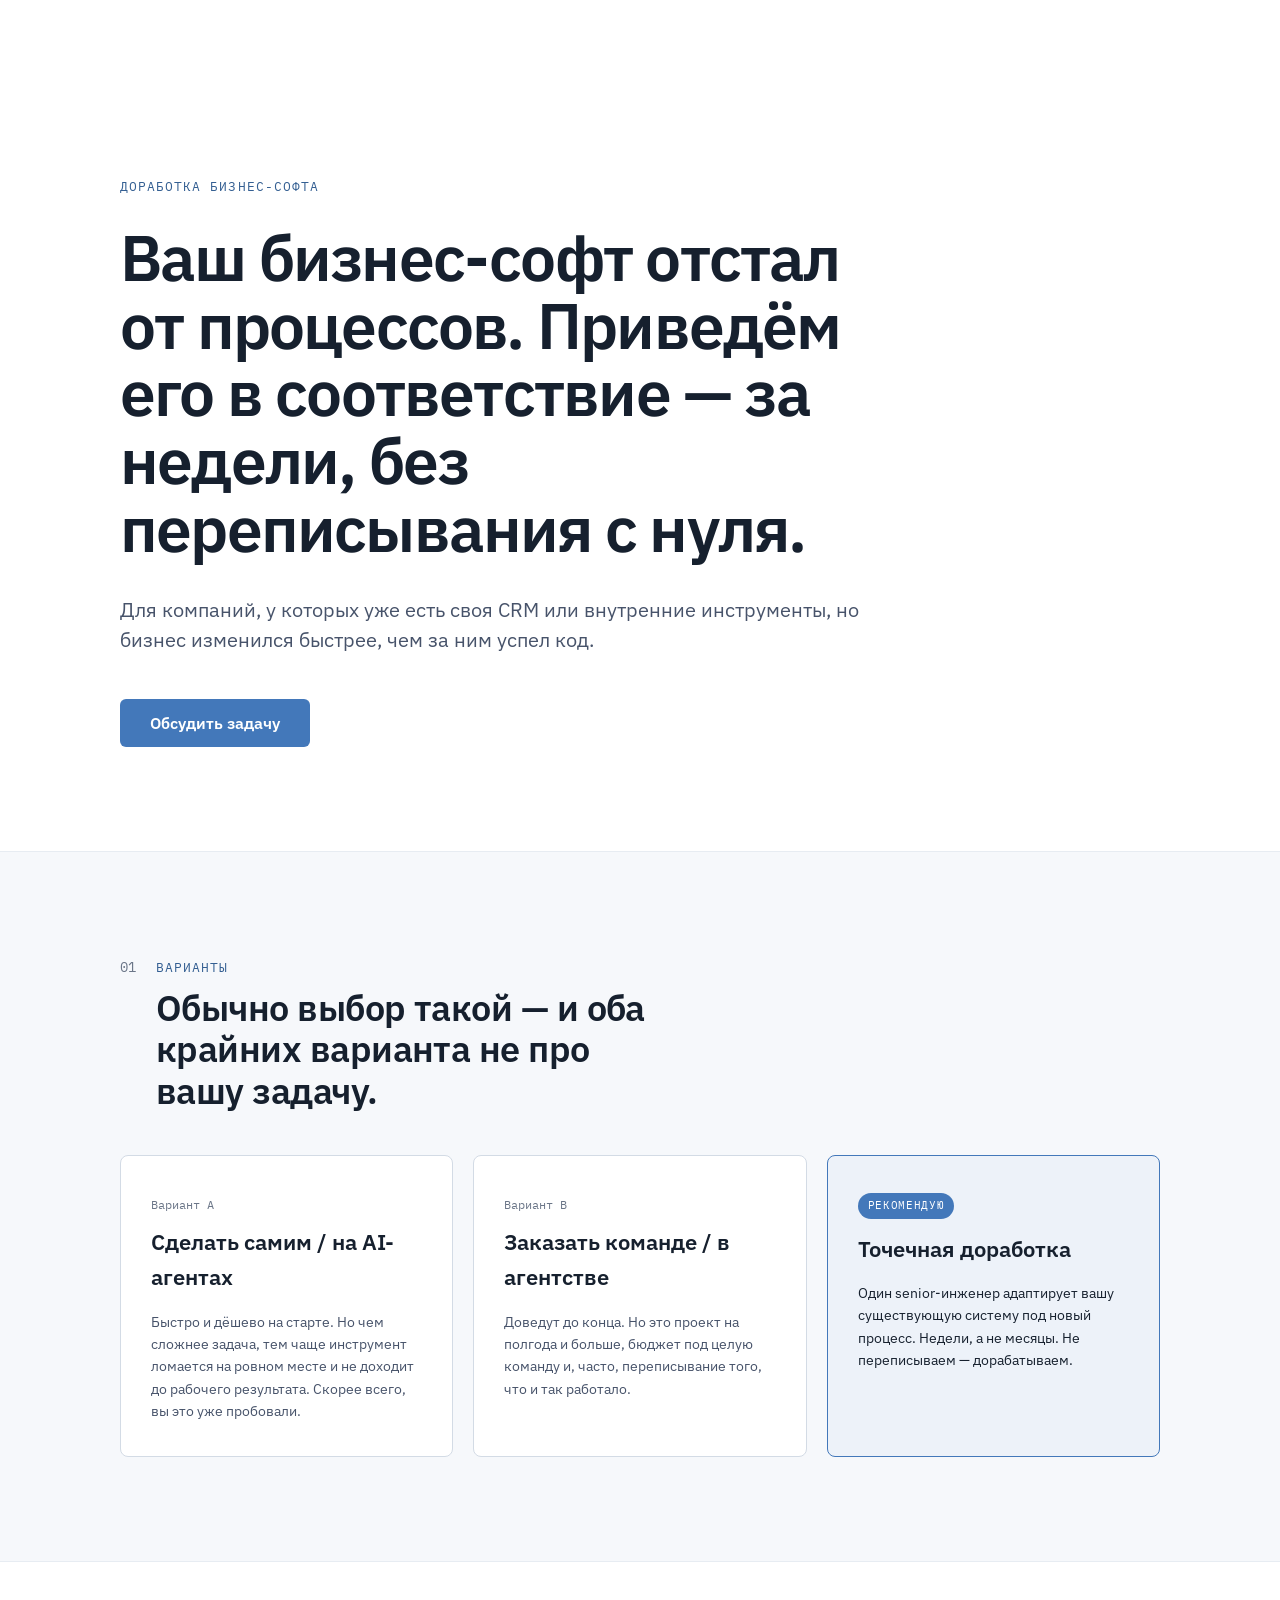
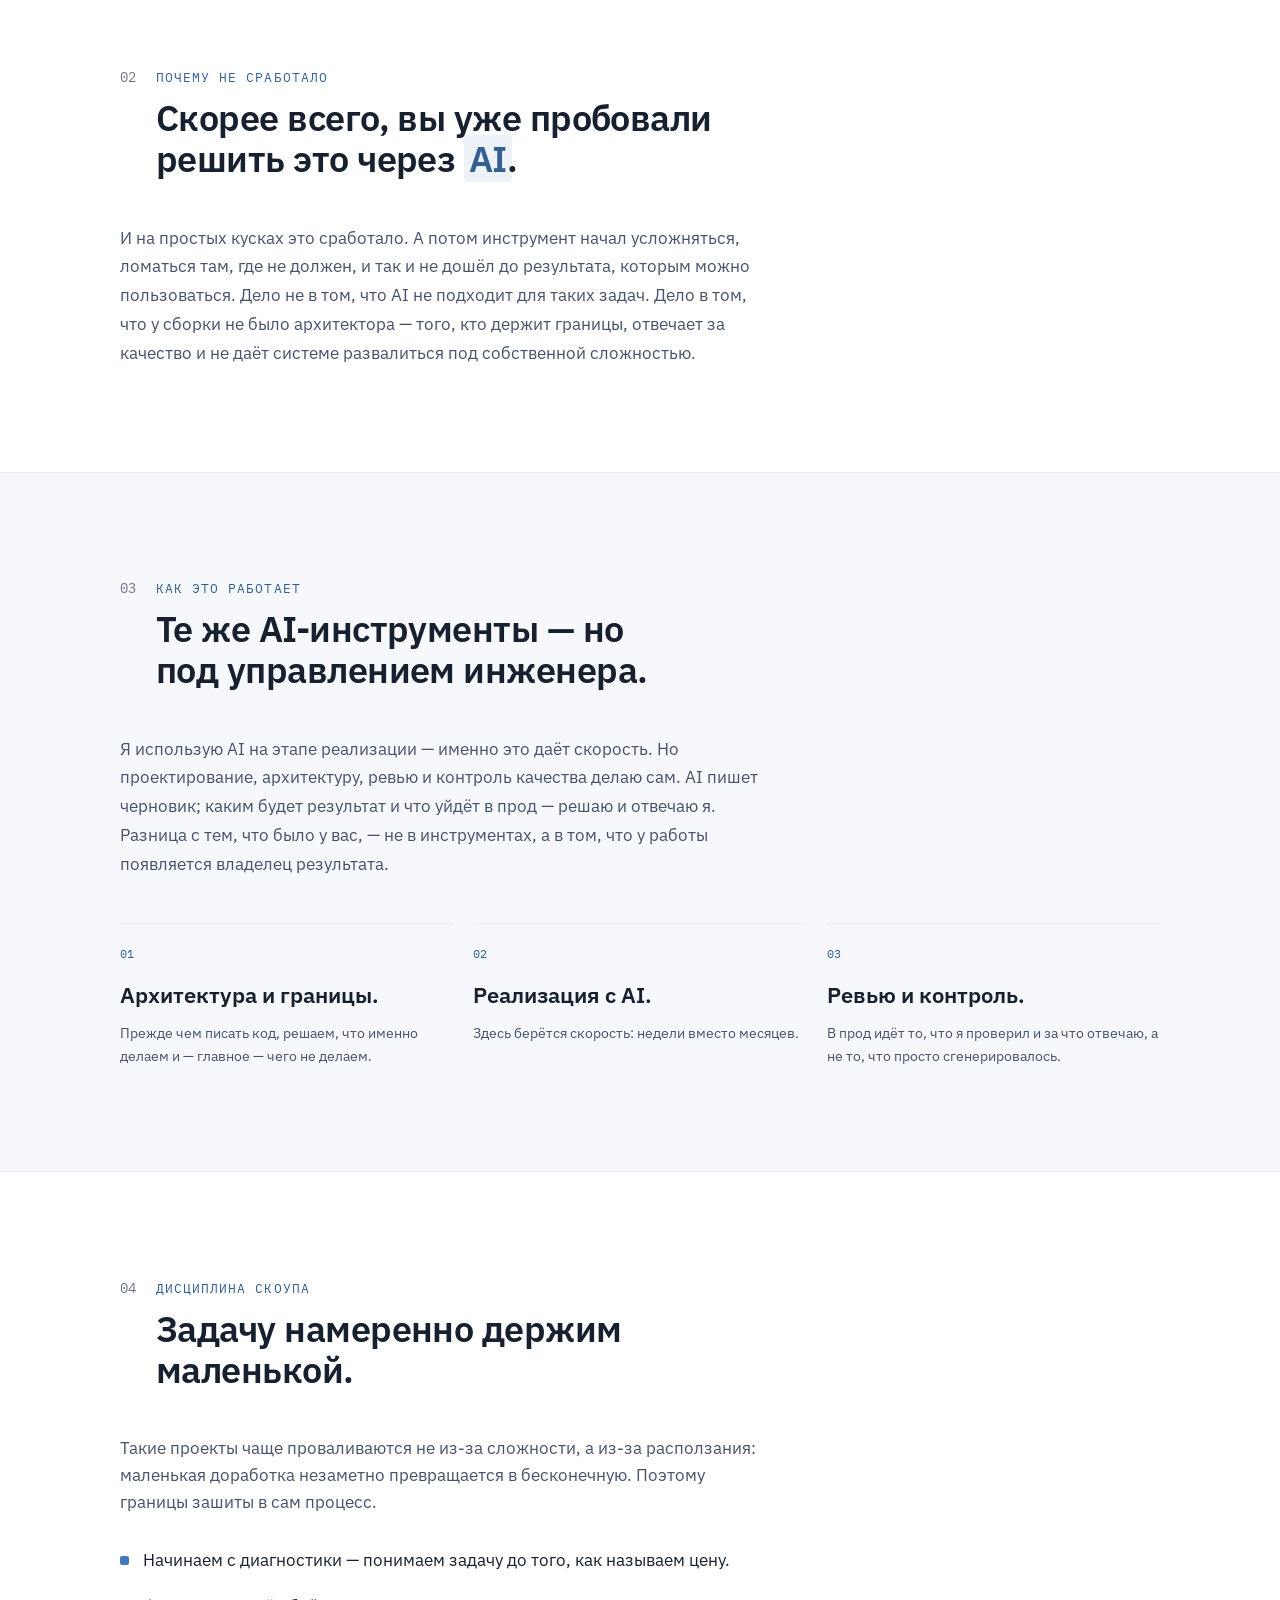
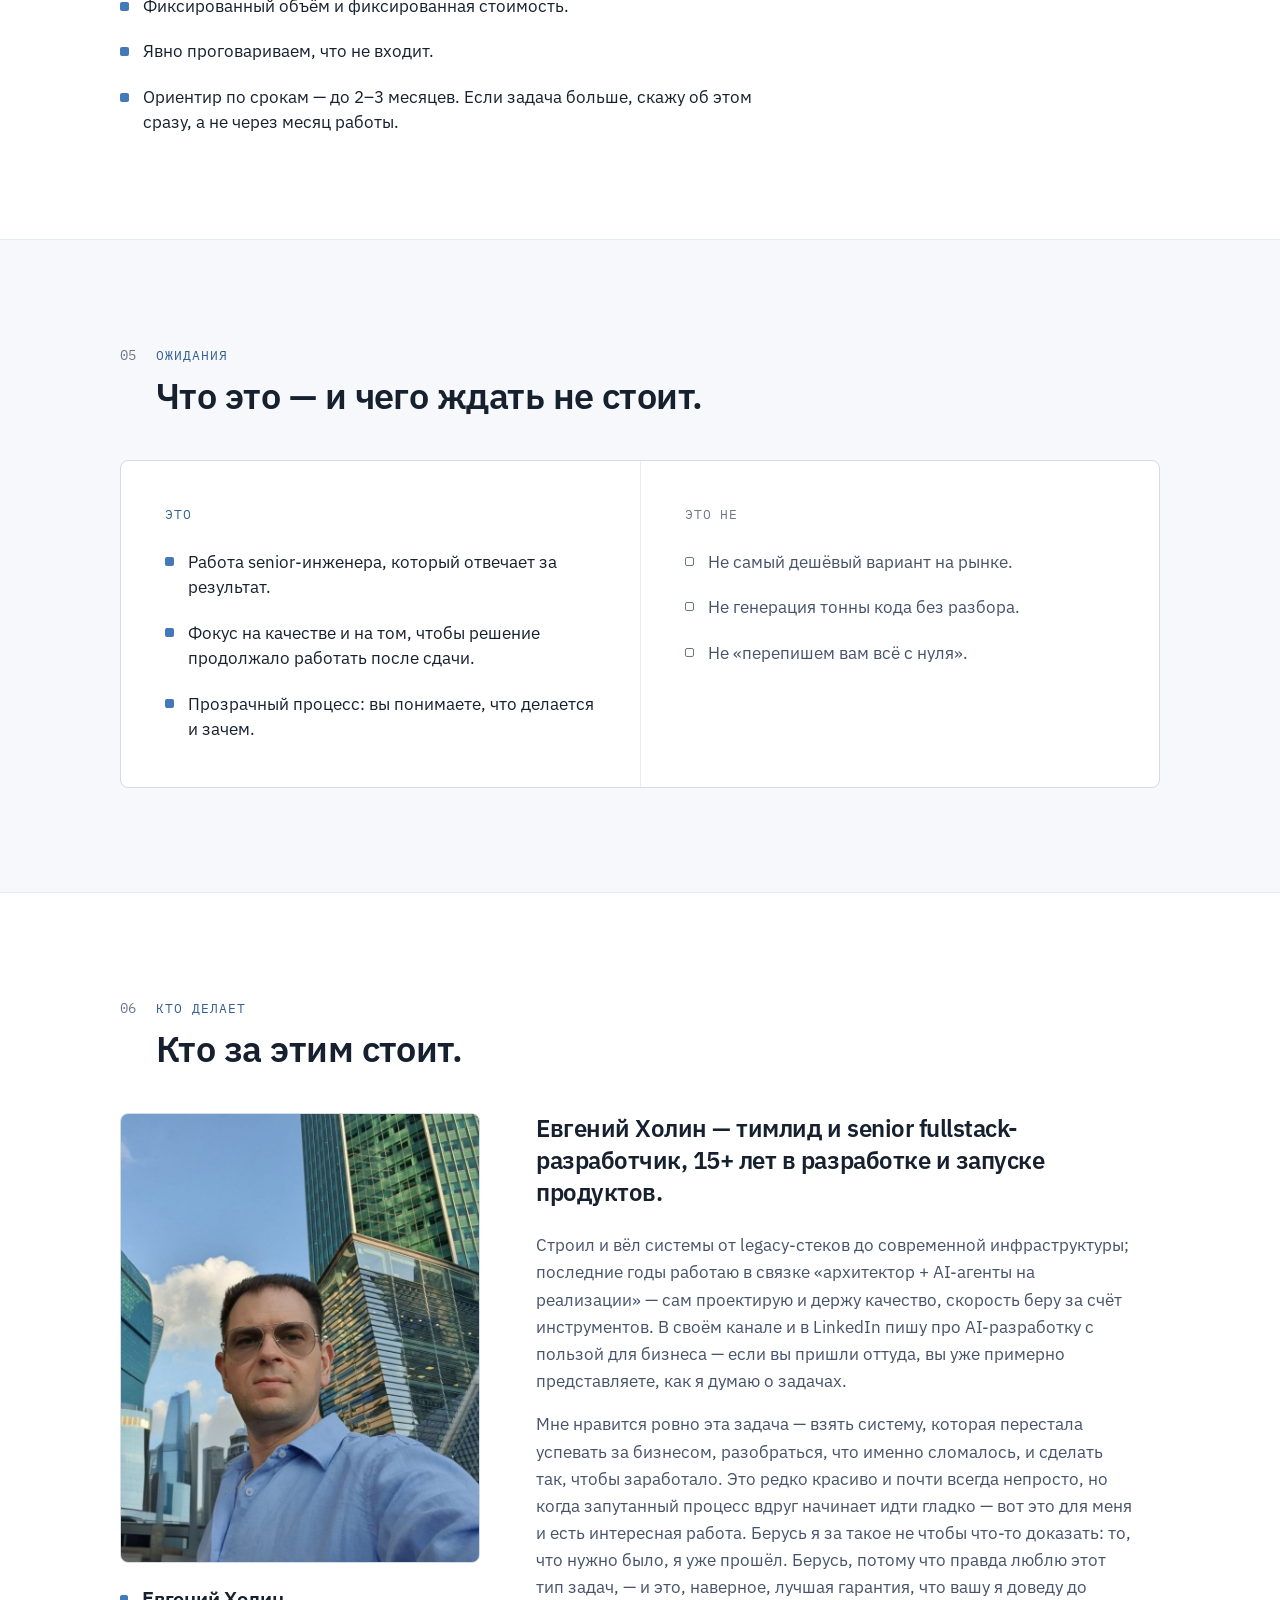
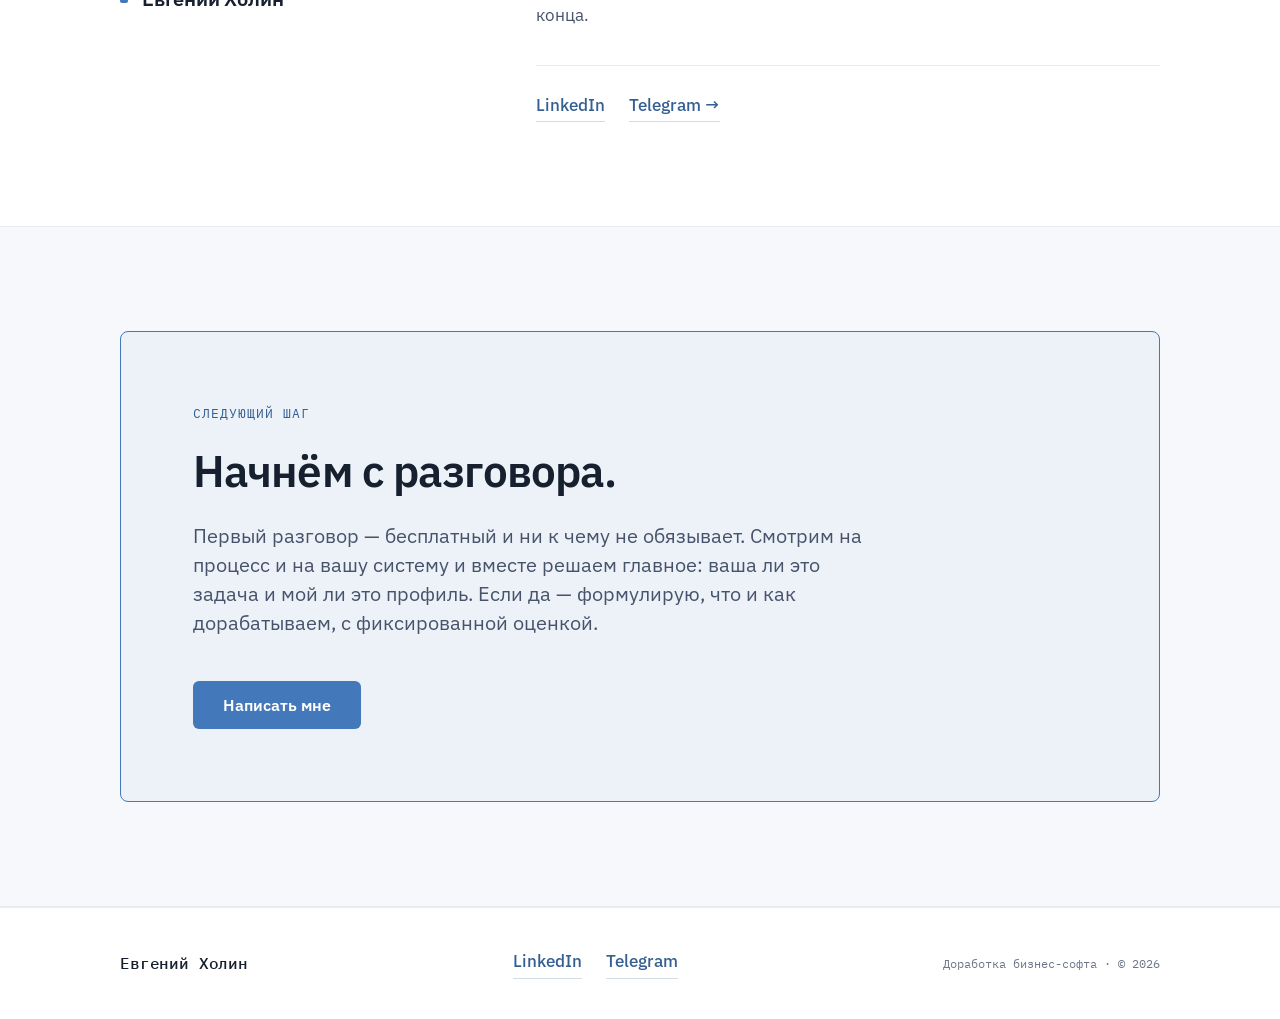
==== public/index.html @ 5bd58875 "Add landing page and GitHub Pages deploy workflow Co-Authored-By: Claude Opus 5.5 <noreply@anthropic" ====
<!DOCTYPE html>
<html lang="ru">
<head>
  <meta charset="utf-8">
  <meta name="viewport" content="width=device-width, initial-scale=1">

  <title>Точечная доработка бизнес-софта — Евгений Холин</title>
  <meta name="description" content="Точечная доработка и адаптация вашей CRM и внутренних инструментов под изменившиеся процессы. Один senior-инженер, недели вместо месяцев, без переписывания с нуля.">

  <!-- Open Graph -->
  <meta property="og:type" content="website">
  <meta property="og:title" content="Точечная доработка бизнес-софта — Евгений Холин">
  <meta property="og:description" content="Ваш бизнес-софт отстал от процессов. Приведём его в соответствие — за недели, без переписывания с нуля.">
  <meta property="og:image" content="https://eholin.github.io/assets/og-image.jpg">
  <meta property="og:url" content="https://eholin.github.io/">

  <link rel="icon" href="assets/favicon.ico">

  <!-- Шрифты -->
  <link rel="preconnect" href="https://fonts.googleapis.com">
  <link rel="preconnect" href="https://fonts.gstatic.com" crossorigin>
  <link href="https://fonts.googleapis.com/css2?family=IBM+Plex+Mono:wght@400;500&family=IBM+Plex+Sans:wght@400;500;600;700&display=swap" rel="stylesheet">

  <link rel="stylesheet" href="css/styles.css">
</head>
<body>

  <!-- ============================================================
       Sticky-хедер (появляется после прокрутки за hero)
       ============================================================ -->
  <header class="site-header" id="site-header">
    <div class="container site-header__inner">
      <a class="wordmark" href="#hero">Евгений Холин</a>
      <a class="btn-primary btn-primary--sm" href="https://t.me/eholin" target="_blank" rel="noopener">Написать</a>
    </div>
  </header>

  <main>

    <!-- ============================================================
         Секция 1 — Hero
         ============================================================ -->
    <section class="hero" id="hero">
      <div class="container">
        <p class="eyebrow hero__eyebrow">Доработка бизнес-софта</p>
        <h1>Ваш бизнес-софт отстал от процессов. Приведём его в соответствие — за недели, без переписывания с нуля.</h1>
        <p class="hero__sub">Для компаний, у которых уже есть своя CRM или внутренние инструменты, но бизнес изменился быстрее, чем за ним успел код.</p>
        <div class="hero__actions">
          <a class="btn-primary" href="#contact" data-scroll>Обсудить задачу</a>
        </div>
      </div>
    </section>

    <!-- ============================================================
         Секция 2 — Три варианта
         ============================================================ -->
    <section class="section section--surface reveal" id="options">
      <div class="container">
        <div class="section-head">
          <span class="section-head__num">01</span>
          <div>
            <span class="eyebrow">Варианты</span>
            <h2>Обычно выбор такой — и оба крайних варианта не про вашу задачу.</h2>
          </div>
        </div>
        <div class="compare-grid">
          <article class="option-card">
            <span class="option-card__label">Вариант A</span>
            <h3>Сделать самим / на AI-агентах</h3>
            <p>Быстро и дёшево на старте. Но чем сложнее задача, тем чаще инструмент ломается на ровном месте и не доходит до рабочего результата. Скорее всего, вы это уже пробовали.</p>
          </article>
          <article class="option-card">
            <span class="option-card__label">Вариант B</span>
            <h3>Заказать команде / в агентстве</h3>
            <p>Доведут до конца. Но это проект на полгода и больше, бюджет под целую команду и, часто, переписывание того, что и так работало.</p>
          </article>
          <article class="option-card option-card--featured">
            <span class="option-card__pill">Рекомендую</span>
            <h3>Точечная доработка</h3>
            <p>Один senior-инженер адаптирует вашу существующую систему под новый процесс. Недели, а не месяцы. Не переписываем — дорабатываем.</p>
          </article>
        </div>
      </div>
    </section>

    <!-- ============================================================
         Секция 3 — «Вы пробовали AI»
         ============================================================ -->
    <section class="section reveal" id="tried-ai">
      <div class="container">
        <div class="section-head">
          <span class="section-head__num">02</span>
          <div>
            <span class="eyebrow">Почему не сработало</span>
            <h2 class="h2-wide">Скорее всего, вы уже пробовали<br class="br-desktop"> решить это через <span class="hl">AI</span><span class="hl-tail">.</span></h2>
          </div>
        </div>
        <p class="prose">И на простых кусках это сработало. А потом инструмент начал усложняться, ломаться там, где не должен, и так и не дошёл до результата, которым можно пользоваться. Дело не в том, что AI не подходит для таких задач. Дело в том, что у сборки не было архитектора — того, кто держит границы, отвечает за качество и не даёт системе развалиться под собственной сложностью.</p>
      </div>
    </section>

    <!-- ============================================================
         Секция 4 — Как это работает
         ============================================================ -->
    <section class="section section--surface reveal" id="how">
      <div class="container">
        <div class="section-head">
          <span class="section-head__num">03</span>
          <div>
            <span class="eyebrow">Как это работает</span>
            <h2>Те же AI-инструменты — но под управлением инженера.</h2>
          </div>
        </div>
        <p class="prose">Я использую AI на этапе реализации — именно это даёт скорость. Но проектирование, архитектуру, ревью и контроль качества делаю сам. AI пишет черновик; каким будет результат и что уйдёт в прод — решаю и отвечаю я. Разница с тем, что было у вас, — не в инструментах, а в том, что у работы появляется владелец результата.</p>
        <div class="steps">
          <div class="step">
            <div class="step__num">01</div>
            <h3>Архитектура и границы.</h3>
            <p>Прежде чем писать код, решаем, что именно делаем и — главное — чего не делаем.</p>
          </div>
          <div class="step">
            <div class="step__num">02</div>
            <h3>Реализация с AI.</h3>
            <p>Здесь берётся скорость: недели вместо месяцев.</p>
          </div>
          <div class="step">
            <div class="step__num">03</div>
            <h3>Ревью и контроль.</h3>
            <p>В прод идёт то, что я проверил и за что отвечаю, а не то, что просто сгенерировалось.</p>
          </div>
        </div>
      </div>
    </section>

    <!-- ============================================================
         Секция 5 — Дисциплина скоупа
         ============================================================ -->
    <section class="section reveal" id="scope">
      <div class="container">
        <div class="section-head">
          <span class="section-head__num">04</span>
          <div>
            <span class="eyebrow">Дисциплина скоупа</span>
            <h2>Задачу намеренно держим маленькой.</h2>
          </div>
        </div>
        <p class="scope-lead">Такие проекты чаще проваливаются не из-за сложности, а из-за расползания: маленькая доработка незаметно превращается в бесконечную. Поэтому границы зашиты в сам процесс.</p>
        <ul class="marker-list">
          <li>Начинаем с диагностики — понимаем задачу до того, как называем цену.</li>
          <li>Фиксированный объём и фиксированная стоимость.</li>
          <li>Явно проговариваем, что не входит.</li>
          <li>Ориентир по срокам — до 2–3 месяцев. Если задача больше, скажу об этом сразу, а не через месяц работы.</li>
        </ul>
      </div>
    </section>

    <!-- ============================================================
         Секция 6 — Что это / чего не ждать
         ============================================================ -->
    <section class="section section--surface reveal" id="what">
      <div class="container">
        <div class="section-head">
          <span class="section-head__num">05</span>
          <div>
            <span class="eyebrow">Ожидания</span>
            <h2 class="h2-wide">Что это — и чего ждать не стоит.</h2>
          </div>
        </div>
        <div class="this-that">
          <div class="this-that__col this-that__col--yes">
            <div class="this-that__title this-that__title--yes">Это</div>
            <ul>
              <li>Работа senior-инженера, который отвечает за результат.</li>
              <li>Фокус на качестве и на том, чтобы решение продолжало работать после сдачи.</li>
              <li>Прозрачный процесс: вы понимаете, что делается и зачем.</li>
            </ul>
          </div>
          <div class="this-that__col this-that__col--no">
            <div class="this-that__title this-that__title--no">Это не</div>
            <ul>
              <li>Не самый дешёвый вариант на рынке.</li>
              <li>Не генерация тонны кода без разбора.</li>
              <li>Не «перепишем вам всё с нуля».</li>
            </ul>
          </div>
        </div>
      </div>
    </section>

    <!-- ============================================================
         Секция 7 — Кто за этим стоит
         ============================================================ -->
    <section class="section reveal" id="author">
      <div class="container">
        <div class="section-head">
          <span class="section-head__num">06</span>
          <div>
            <span class="eyebrow">Кто делает</span>
            <h2>Кто за этим стоит.</h2>
          </div>
        </div>
        <div class="author">
          <div class="author__aside">
            <div class="author__photo">
              <img src="assets/photo_landing.jpg" alt="Евгений Холин" loading="lazy" width="360" height="450">
            </div>
            <div class="author__id">
              <div>
                <div class="author__name">Евгений Холин</div>
              </div>
            </div>
          </div>
          <div class="author__main">
            <p class="author__lead">Евгений Холин — тимлид и senior fullstack-разработчик, 15+ лет в разработке и запуске продуктов.</p>
            <p class="author__body">Строил и вёл системы от legacy-стеков до современной инфраструктуры; последние годы работаю в связке «архитектор + AI-агенты на реализации» — сам проектирую и держу качество, скорость беру за счёт инструментов. В своём канале и в LinkedIn пишу про AI-разработку с пользой для бизнеса — если вы пришли оттуда, вы уже примерно представляете, как я думаю о задачах.</p>
            <p class="author__body">Мне нравится ровно эта задача — взять систему, которая перестала успевать за бизнесом, разобраться, что именно сломалось, и сделать так, чтобы заработало. Это редко красиво и почти всегда непросто, но когда запутанный процесс вдруг начинает идти гладко — вот это для меня и есть интересная работа. Берусь я за такое не чтобы что-то доказать: то, что нужно было, я уже прошёл. Берусь, потому что правда люблю этот тип задач, — и это, наверное, лучшая гарантия, что вашу я доведу до конца.</p>
            <div class="author__links">
              <a class="text-link" href="https://www.linkedin.com/in/eugene-holin-the-best/" target="_blank" rel="noopener">LinkedIn</a>
              <a class="text-link" href="https://t.me/eholin" target="_blank" rel="noopener">Telegram →</a>
            </div>
          </div>
        </div>
      </div>
    </section>

    <!-- ============================================================
         Секция 8 — Кейс
         Скрыта по умолчанию (реальных данных пока нет).
         Чтобы показать: убрать атрибут `hidden` у <section id="case">.
         Второй/третий кейс = копирование <article class="case-card">.
         ============================================================ -->
    <section class="section section--surface reveal" id="case" hidden>
      <div class="container">
        <div class="section-head">
          <span class="section-head__num">07</span>
          <div>
            <span class="eyebrow">Кейс</span>
            <h2>Как это выглядит на практике.</h2>
          </div>
        </div>

        <article class="case-card">
          <div class="case-grid">
            <div class="case-col">
              <div class="case-col__head">
                <span class="case-col__num">01</span>
                <span class="case-col__rule"></span>
              </div>
              <div class="case-col__label">Проблема</div>
              <p>[Что было сломано в процессе — одна фраза.]</p>
            </div>
            <div class="case-col">
              <div class="case-col__head">
                <span class="case-col__num">02</span>
                <span class="case-col__rule"></span>
              </div>
              <div class="case-col__label">Решение</div>
              <p>[Что сделал и — важно — чего НЕ трогал. 1–2 фразы.]</p>
            </div>
            <div class="case-col case-col--result">
              <div class="case-col__head">
                <span class="case-col__num">03</span>
                <span class="case-col__rule"></span>
              </div>
              <div class="case-col__label">Результат</div>
              <p>[Результат в измеримых словах.]</p>
              <div class="case-metrics">
                <div>
                  <div class="case-metric__value">—</div>
                  <div class="case-metric__label">метрика</div>
                </div>
                <div>
                  <div class="case-metric__value">—</div>
                  <div class="case-metric__label">срок</div>
                </div>
              </div>
            </div>
          </div>
          <!-- Опциональная цитата клиента:
          <p class="case-quote">«[Короткая цитата клиента.]»</p>
          -->
        </article>

      </div>
    </section>

    <!-- ============================================================
         Секция 9 — Следующий шаг (якорь #contact)
         ============================================================ -->
    <section class="section section--surface reveal" id="contact">
      <div class="container">
        <div class="cta-panel">
          <span class="eyebrow">Следующий шаг</span>
          <h2>Начнём с разговора.</h2>
          <p class="cta-panel__text">Первый разговор — бесплатный и ни к чему не обязывает. Смотрим на процесс и на вашу систему и вместе решаем главное: ваша ли это задача и мой ли это профиль. Если да — формулирую, что и как дорабатываем, с фиксированной оценкой.</p>
          <div class="cta-panel__actions">
            <a class="btn-primary" href="https://t.me/eholin" target="_blank" rel="noopener">Написать мне</a>
          </div>
        </div>
      </div>
    </section>

  </main>

  <!-- ============================================================
       Footer
       ============================================================ -->
  <footer class="site-footer">
    <div class="container site-footer__inner">
      <span class="wordmark">Евгений Холин</span>
      <div class="site-footer__links">
        <a class="text-link" href="https://www.linkedin.com/in/eugene-holin-the-best/" target="_blank" rel="noopener" aria-label="LinkedIn Евгения Холина">LinkedIn</a>
        <a class="text-link" href="https://t.me/eholin" target="_blank" rel="noopener" aria-label="Telegram Евгения Холина">Telegram</a>
      </div>
      <span class="site-footer__copy">Доработка бизнес-софта · © 2026</span>
    </div>
  </footer>

  <script src="js/main.js"></script>
</body>
</html>
---- public/css/styles.css ----
/* ============================================================
   Лендинг «Точечная доработка бизнес-софта»
   Один акцентный хью (синий), прохладная нейтральная шкала.
   Токены перенесены из design_handoff_landing/tokens.css.
   Весь текст проверен по WCAG AA.
   ============================================================ */

:root {
  /* ---- Акцент (синий) ---- */
  --accent:         #4378BA;   /* кнопки, ключевые акценты, рамка выделения        */
  --accent-hover:   #3A6AA8;   /* наведение на первичную кнопку                    */
  --accent-active:  #315C93;   /* нажатие; крупные цифры-метрики на светлом         */
  --accent-link:    #345F92;   /* ССЫЛКИ И МЕЛКИЙ ТЕКСТ на белом — AA 6.6:1         */
  --accent-tint:    #EDF2F9;   /* фон выделенной карточки и мягких поверхностей     */

  /* ---- Нейтральные (прохладные серые) ---- */
  --bg:             #FFFFFF;   /* основной фон                                     */
  --surface:        #F6F8FB;   /* фон чередующихся секций                          */
  --border:         #D3DBE5;   /* видимые границы карточек и кнопок                 */
  --border-subtle:  #E7ECF2;   /* тонкие разделители внутри блоков                 */
  --text:           #16202E;   /* заголовки и основной текст — AA 15.8:1           */
  --text-secondary: #47536A;   /* вторичный текст, абзацы-описания — AA 7.4:1      */
  --text-muted:     #6B7688;   /* подписи, mono-метки, служебное — AA 4.7:1        */

  /* ---- Семантические (приглушённые) ---- */
  --success:        #2F855A;
  --error:          #C53030;

  /* ---- Типографика ---- */
  --font-sans: 'IBM Plex Sans', system-ui, -apple-system, sans-serif;
  --font-mono: 'IBM Plex Mono', ui-monospace, monospace;

  /* модульная шкала (rem / px @16) */
  --fs-caption: 0.75rem;    /* 12px — mono-подписи                */
  --fs-eyebrow: 0.8125rem;  /* 13px — надзаголовок (mono, +8% ls) */
  --fs-sm:      0.875rem;    /* 14px — мелкий текст                */
  --fs-body:    1.0625rem;  /* 17px — основной текст, lh 1.6      */
  --fs-lead:    1.25rem;     /* 20px — вводный абзац               */
  --fs-h4:      1.375rem;   /* 22px — заголовок карточки          */
  --fs-h3:      1.75rem;     /* 28px — подзаголовок                */
  --fs-h2:      2.25rem;     /* 36px — заголовок секции            */
  --fs-h1:      3.5rem;      /* 56px — h1 (hero — до 4rem/64px)    */
  --fs-display: 4.25rem;    /* 68px — крупный дисплейный           */

  --lh-tight:   1.08;   /* заголовки              */
  --lh-snug:    1.3;    /* вводные абзацы         */
  --lh-normal:  1.6;    /* основной текст         */
  --lh-relaxed: 1.7;

  /* ---- Отступы (база 4px) ---- */
  --space-1:  4px;
  --space-2:  8px;
  --space-3:  12px;
  --space-4:  16px;
  --space-5:  24px;
  --space-6:  32px;
  --space-7:  48px;
  --space-8:  64px;
  --space-9:  96px;
  --space-10: 128px;

  /* ---- Радиусы (скромные) ---- */
  --radius-sm:   3px;
  --radius-md:   6px;    /* кнопки, инпуты          */
  --radius-lg:   8px;    /* карточки, крупные блоки */
  --radius-pill: 999px;  /* только для тегов        */

  /* ---- Тени (сдержанные, применяются редко) ---- */
  --shadow-sm: 0 1px 2px rgba(22,32,46,.05), 0 1px 3px rgba(22,32,46,.06);
  --shadow-md: 0 2px 6px rgba(22,32,46,.05), 0 10px 28px rgba(22,32,46,.06);

  /* ---- Прочее ---- */
  --container: 1120px;
  --pad-x: 40px;
}

/* ============================================================
   Reset / база
   ============================================================ */
* { box-sizing: border-box; }

html {
  scroll-behavior: smooth;
}

body {
  margin: 0;
  background: var(--bg);
  color: var(--text);
  font-family: var(--font-sans);
  font-size: var(--fs-body);
  line-height: var(--lh-normal);
  -webkit-font-smoothing: antialiased;
  text-rendering: optimizeLegibility;
}

img { max-width: 100%; display: block; }

h1, h2, h3, h4, p { margin: 0; }

a { color: inherit; }

/* Видимый focus-ring на всех интерактивных (ТЗ §8) */
:focus-visible {
  outline: 2px solid var(--accent);
  outline-offset: 2px;
  border-radius: var(--radius-sm);
}

/* ============================================================
   Каркас: контейнер, секции, чередование фона
   ============================================================ */
.container {
  max-width: var(--container);
  margin: 0 auto;
  padding: 0 var(--pad-x);
}

.section {
  padding: 104px 0;
}

.section--surface {
  background: var(--surface);
  border-top: 1px solid var(--border-subtle);
  border-bottom: 1px solid var(--border-subtle);
}

/* якорь под sticky-хедером */
[id] { scroll-margin-top: 80px; }

/* ============================================================
   Eyebrow / шапка секции
   ============================================================ */
.eyebrow {
  font-family: var(--font-mono);
  font-size: var(--fs-eyebrow);
  letter-spacing: .08em;
  text-transform: uppercase;
  color: var(--accent-link);
}

.section-head {
  display: flex;
  align-items: baseline;
  gap: 20px;
  margin-bottom: 44px;
}

.section-head__num {
  font-family: var(--font-mono);
  font-size: 14px;
  color: var(--text-muted);
  flex: none;
}

.section-head .eyebrow {
  display: block;
  margin-bottom: 8px;
}

.section-head h2 {
  font-size: var(--fs-h2);
  font-weight: 600;
  letter-spacing: -.015em;
  line-height: 1.15;
  max-width: 24ch;
}

.section-lead {
  font-size: var(--fs-lead);
  color: var(--text-secondary);
  line-height: 1.5;
  max-width: 62ch;
}

/* заголовок без ограничения ширины (когда нужен более широкий перенос) */
.section-head h2.h2-wide { max-width: none; }

/* подсветка слова в заголовке (например «AI») */
.hl {
  background: var(--accent-tint);
  color: var(--accent-link);
  padding: 0 .14em;
  border-radius: var(--radius-sm);
  box-decoration-break: clone;
  -webkit-box-decoration-break: clone;
}
/* знак препинания вплотную к подсветке (компенсируем правый padding .hl) */
.hl-tail { margin-left: -.14em; }

/* перенос строки только на десктопе */
@media (max-width: 900px) {
  .br-desktop { display: none; }
}

/* ============================================================
   Кнопки и ссылки
   ============================================================ */
.btn-primary {
  display: inline-flex;
  align-items: center;
  justify-content: center;
  min-height: 44px;
  background: var(--accent);
  color: #fff;
  border: none;
  padding: 16px 30px;
  border-radius: var(--radius-md);
  font-family: var(--font-sans);
  font-size: 16px;
  font-weight: 600;
  line-height: 1;
  text-decoration: none;
  cursor: pointer;
  transition: background-color .15s ease;
}
.btn-primary:hover { background: var(--accent-hover); }
.btn-primary:active { background: var(--accent-active); }

.btn-primary--sm {
  min-height: 0;
  padding: 11px 20px;
  font-size: 14px;
}

.text-link {
  color: var(--accent-link);
  font-weight: 500;
  text-decoration: none;
  border-bottom: 1px solid var(--border);
  padding-bottom: 2px;
  transition: border-color .15s ease, color .15s ease;
}
.text-link:hover {
  color: var(--accent-active);
  border-color: var(--accent);
}

/* ============================================================
   Sticky-хедер
   ============================================================ */
.site-header {
  position: sticky;
  top: 0;
  z-index: 20;
  background: rgba(255, 255, 255, .86);
  backdrop-filter: blur(8px);
  -webkit-backdrop-filter: blur(8px);
  border-bottom: 1px solid transparent;
  transform: translateY(-100%);
  opacity: 0;
  transition: transform .25s ease, opacity .25s ease, border-color .25s ease;
}
/* показываем после прокрутки за hero */
.site-header.is-visible {
  transform: translateY(0);
  opacity: 1;
  border-bottom-color: var(--border-subtle);
}
.site-header__inner {
  display: flex;
  align-items: center;
  justify-content: space-between;
  gap: 24px;
  padding-top: 14px;
  padding-bottom: 14px;
}
.wordmark {
  font-family: var(--font-mono);
  font-size: 16px;
  font-weight: 500;
  letter-spacing: -.01em;
  color: var(--text);
  text-decoration: none;
}

/* ============================================================
   Hero
   ============================================================ */
.hero {
  padding: 112px 0 104px;
}
.hero__eyebrow { margin-bottom: 26px; }
.hero h1 {
  font-size: clamp(2rem, 5.5vw, 4rem);
  font-weight: 600;
  letter-spacing: -.028em;
  line-height: 1.06;
  max-width: 20ch;
}
.hero__sub {
  font-size: var(--fs-lead);
  color: var(--text-secondary);
  line-height: 1.5;
  margin-top: 32px;
  max-width: 62ch;
}
.hero__actions {
  display: flex;
  gap: 16px;
  margin-top: 44px;
  flex-wrap: wrap;
}

/* ============================================================
   Секция 2 — Три варианта (сравнение)
   ============================================================ */
.compare-grid {
  display: grid;
  grid-template-columns: repeat(3, 1fr);
  gap: 20px;
  align-items: stretch;
}
.option-card {
  background: var(--bg);
  border: 1px solid var(--border);
  border-radius: var(--radius-lg);
  padding: 34px 30px;
}
.option-card--featured {
  background: var(--accent-tint);
  border: 1.5px solid var(--accent);
}
.option-card__label {
  display: inline-block;
  font-family: var(--font-mono);
  font-size: 12px;
  color: var(--text-muted);
  margin-bottom: 10px;
}
.option-card__pill {
  display: inline-block;
  font-family: var(--font-mono);
  font-size: 11px;
  letter-spacing: .06em;
  text-transform: uppercase;
  color: #fff;
  background: var(--accent);
  padding: 4px 10px;
  border-radius: var(--radius-pill);
  margin-bottom: 12px;
}
.option-card h3 {
  font-size: var(--fs-h4);
  font-weight: 600;
  margin-bottom: 16px;
}
.option-card p {
  font-size: var(--fs-sm);
  color: var(--text-secondary);
  line-height: 1.6;
}
.option-card--featured p { color: var(--text); }

/* ============================================================
   Секция 3 — «Вы пробовали AI» (узкая колонка)
   ============================================================ */
.prose {
  font-size: var(--fs-body);
  color: var(--text-secondary);
  line-height: var(--lh-relaxed);
  max-width: 64ch;
}

/* ============================================================
   Секция 4 — Как это работает (три пункта)
   ============================================================ */
.steps {
  display: grid;
  grid-template-columns: repeat(3, 1fr);
  gap: 20px;
  margin-top: 44px;
}
.step {
  border-top: 1px solid var(--border-subtle);
  padding-top: 20px;
}
.step__num {
  font-family: var(--font-mono);
  font-size: 12px;
  color: var(--accent-link);
  margin-bottom: 14px;
}
.step h3 {
  font-size: var(--fs-h4);
  font-weight: 600;
  margin-bottom: 10px;
}
.step p {
  font-size: var(--fs-sm);
  color: var(--text-secondary);
  line-height: 1.6;
}

/* ============================================================
   Секция 5 — Дисциплина скоупа (список из 4)
   ============================================================ */
.scope-lead {
  font-size: var(--fs-body);
  color: var(--text-secondary);
  line-height: var(--lh-normal);
  max-width: 64ch;
  margin-bottom: 32px;
}
.marker-list {
  list-style: none;
  padding: 0;
  margin: 0;
  display: flex;
  flex-direction: column;
  gap: 20px;
  max-width: 66ch;
}
.marker-list li {
  display: flex;
  gap: 14px;
  align-items: flex-start;
  font-size: var(--fs-body);
  color: var(--text);
  line-height: 1.5;
}
.marker-list li::before {
  content: "";
  width: 9px;
  height: 9px;
  background: var(--accent);
  border-radius: 2px;
  margin-top: 8px;
  flex: none;
}

/* ============================================================
   Секция 6 — Что это / чего не ждать (две колонки)
   ============================================================ */
.this-that {
  display: grid;
  grid-template-columns: 1fr 1fr;
  background: var(--bg);
  border: 1px solid var(--border);
  border-radius: var(--radius-lg);
  overflow: hidden;
}
.this-that__col {
  padding: 44px;
}
.this-that__col + .this-that__col {
  border-left: 1px solid var(--border-subtle);
}
.this-that__title {
  font-family: var(--font-mono);
  font-size: 13px;
  letter-spacing: .06em;
  text-transform: uppercase;
  margin-bottom: 24px;
}
.this-that__title--yes { color: var(--accent-link); }
.this-that__title--no  { color: var(--text-muted); }
.this-that ul {
  list-style: none;
  padding: 0;
  margin: 0;
  display: flex;
  flex-direction: column;
  gap: 20px;
}
.this-that li {
  display: flex;
  gap: 14px;
  align-items: flex-start;
  font-size: var(--fs-body);
  line-height: 1.5;
}
.this-that li::before {
  content: "";
  width: 9px;
  height: 9px;
  border-radius: 2px;
  margin-top: 7px;
  flex: none;
  box-sizing: border-box;
}
.this-that__col--yes li { color: var(--text); }
.this-that__col--yes li::before { background: var(--accent); }
.this-that__col--no li { color: var(--text-secondary); }
.this-that__col--no li::before { border: 1.5px solid var(--text-muted); }

/* ============================================================
   Секция 7 — Кто за этим стоит (автор)
   ============================================================ */
.author {
  display: grid;
  grid-template-columns: 360px 1fr;
  gap: 56px;
  align-items: start;
}
.author__photo {
  width: 100%;
  aspect-ratio: 4 / 5;
  border-radius: var(--radius-lg);
  overflow: hidden;
  border: 1px solid var(--border);
  background: var(--surface);
}
.author__photo img {
  width: 100%;
  height: 100%;
  object-fit: cover;
  object-position: center 30%;
}
.author__id {
  display: flex;
  align-items: center;
  gap: 14px;
  margin-top: 20px;
}
.author__id::before {
  content: "";
  width: 8px;
  height: 8px;
  background: var(--accent);
  border-radius: 2px;
  flex: none;
}
.author__name {
  font-size: var(--fs-lead);
  font-weight: 600;
  letter-spacing: -.01em;
}
.author__role {
  font-size: var(--fs-sm);
  color: var(--text-secondary);
  margin-top: 2px;
}
.author__lead {
  font-size: 1.5rem;
  color: var(--text);
  line-height: 1.32;
  font-weight: 600;
  letter-spacing: -.02em;
}
.author__body {
  font-size: 1.0625rem;
  color: var(--text-secondary);
  line-height: 1.6;
  margin-top: 24px;
  max-width: 60ch;
}
.author__body + .author__body { margin-top: 16px; }
.author__links {
  display: flex;
  gap: 24px;
  margin-top: 36px;
  padding-top: 26px;
  border-top: 1px solid var(--border-subtle);
  flex-wrap: wrap;
}

/* ============================================================
   Секция 8 — Кейс (скрыт по умолчанию)
   ============================================================ */
.case-card {
  background: var(--bg);
  border: 1px solid var(--border);
  border-radius: var(--radius-lg);
  padding: 48px;
}
.case-card + .case-card { margin-top: 20px; }
.case-grid {
  display: grid;
  grid-template-columns: 1fr 1fr 1fr;
}
.case-col { padding: 0 40px; }
.case-col:first-child { padding-left: 0; }
.case-col:last-child { padding-right: 0; }
.case-col + .case-col { border-left: 1px solid var(--border-subtle); }
.case-col__head {
  display: flex;
  align-items: center;
  gap: 10px;
  margin-bottom: 16px;
}
.case-col__num {
  font-family: var(--font-mono);
  font-size: 12px;
  color: var(--text-muted);
}
.case-col__rule {
  height: 1px;
  flex: 1;
  background: var(--border-subtle);
}
.case-col__label {
  font-family: var(--font-mono);
  font-size: 13px;
  letter-spacing: .06em;
  text-transform: uppercase;
  color: var(--text-muted);
  margin-bottom: 12px;
}
.case-col p {
  font-size: 1.0625rem;
  color: var(--text-secondary);
  line-height: 1.6;
}
/* акцент на колонке «Результат» */
.case-col--result .case-col__num { color: var(--accent-link); }
.case-col--result .case-col__rule { background: var(--accent); opacity: .4; }
.case-col--result .case-col__label { color: var(--accent-link); }
.case-col--result p { color: var(--text); }
.case-metrics {
  display: flex;
  gap: 28px;
  margin-top: 20px;
}
.case-metric__value {
  font-size: 1.875rem;
  font-weight: 600;
  color: var(--accent-active);
  letter-spacing: -.02em;
}
.case-metric__label {
  font-family: var(--font-mono);
  font-size: 12px;
  color: var(--text-muted);
  margin-top: 2px;
}
.case-quote {
  margin: 24px 0 0;
  font-size: 1.0625rem;
  color: var(--text-secondary);
  font-style: italic;
}

/* ============================================================
   Секция 9 — CTA (следующий шаг)
   ============================================================ */
.cta-panel {
  background: var(--accent-tint);
  border: 1.5px solid var(--accent);
  border-radius: var(--radius-lg);
  padding: 72px;
}
.cta-panel .eyebrow { display: block; margin-bottom: 22px; }
.cta-panel h2 {
  font-size: clamp(2rem, 4vw, 2.75rem);
  font-weight: 600;
  letter-spacing: -.02em;
  line-height: 1.1;
  max-width: 20ch;
}
.cta-panel__text {
  font-size: var(--fs-lead);
  color: var(--text-secondary);
  line-height: 1.45;
  margin-top: 26px;
  max-width: 56ch;
}
.cta-panel__actions {
  margin-top: 44px;
}

/* ============================================================
   Footer
   ============================================================ */
.site-footer {
  border-top: 1px solid var(--border-subtle);
}
.site-footer__inner {
  display: flex;
  align-items: center;
  justify-content: space-between;
  gap: 16px;
  flex-wrap: wrap;
  padding-top: 40px;
  padding-bottom: 40px;
}
.site-footer__links {
  display: flex;
  gap: 24px;
  align-items: center;
}
.site-footer__copy {
  font-family: var(--font-mono);
  font-size: 12px;
  color: var(--text-muted);
}

/* ============================================================
   Scroll-reveal
   ============================================================ */
.reveal {
  opacity: 0;
  transform: translateY(14px);
  transition: opacity .4s ease, transform .4s ease;
  will-change: opacity, transform;
}
.reveal.is-visible {
  opacity: 1;
  transform: none;
}

/* ============================================================
   Адаптив
   ============================================================ */
@media (max-width: 900px) {
  :root { --pad-x: 24px; }

  .section { padding: 56px 0; }
  .hero { padding: 72px 0 56px; }

  .section-head { flex-direction: column; gap: 8px; margin-bottom: 32px; }
  .section-head h2 { font-size: 1.75rem; }

  .compare-grid,
  .steps,
  .case-grid { grid-template-columns: 1fr; gap: 16px; }

  .this-that { grid-template-columns: 1fr; }
  .this-that__col { padding: 28px 24px; }
  .this-that__col + .this-that__col {
    border-left: none;
    border-top: 1px solid var(--border-subtle);
  }

  .author { grid-template-columns: 1fr; gap: 28px; }
  .author__photo { max-width: 320px; }
  .author__lead { font-size: 1.375rem; }

  .case-card { padding: 28px 24px; }
  .case-col { padding: 24px 0; }
  .case-col + .case-col { border-left: none; border-top: 1px solid var(--border-subtle); }

  .cta-panel { padding: 40px 28px; }

  .steps .step { padding-top: 16px; }

  /* кнопки на всю ширину, стопкой */
  .hero__actions,
  .cta-panel__actions { flex-direction: column; align-items: stretch; }
  .hero__actions .btn-primary,
  .cta-panel__actions .btn-primary { width: 100%; }
}

/* ============================================================
   prefers-reduced-motion — отключаем анимации и smooth-scroll
   ============================================================ */
@media (prefers-reduced-motion: reduce) {
  html { scroll-behavior: auto; }
  .reveal { opacity: 1; transform: none; transition: none; }
  .site-header {
    transition: none;
  }
  * { scroll-behavior: auto !important; }
}
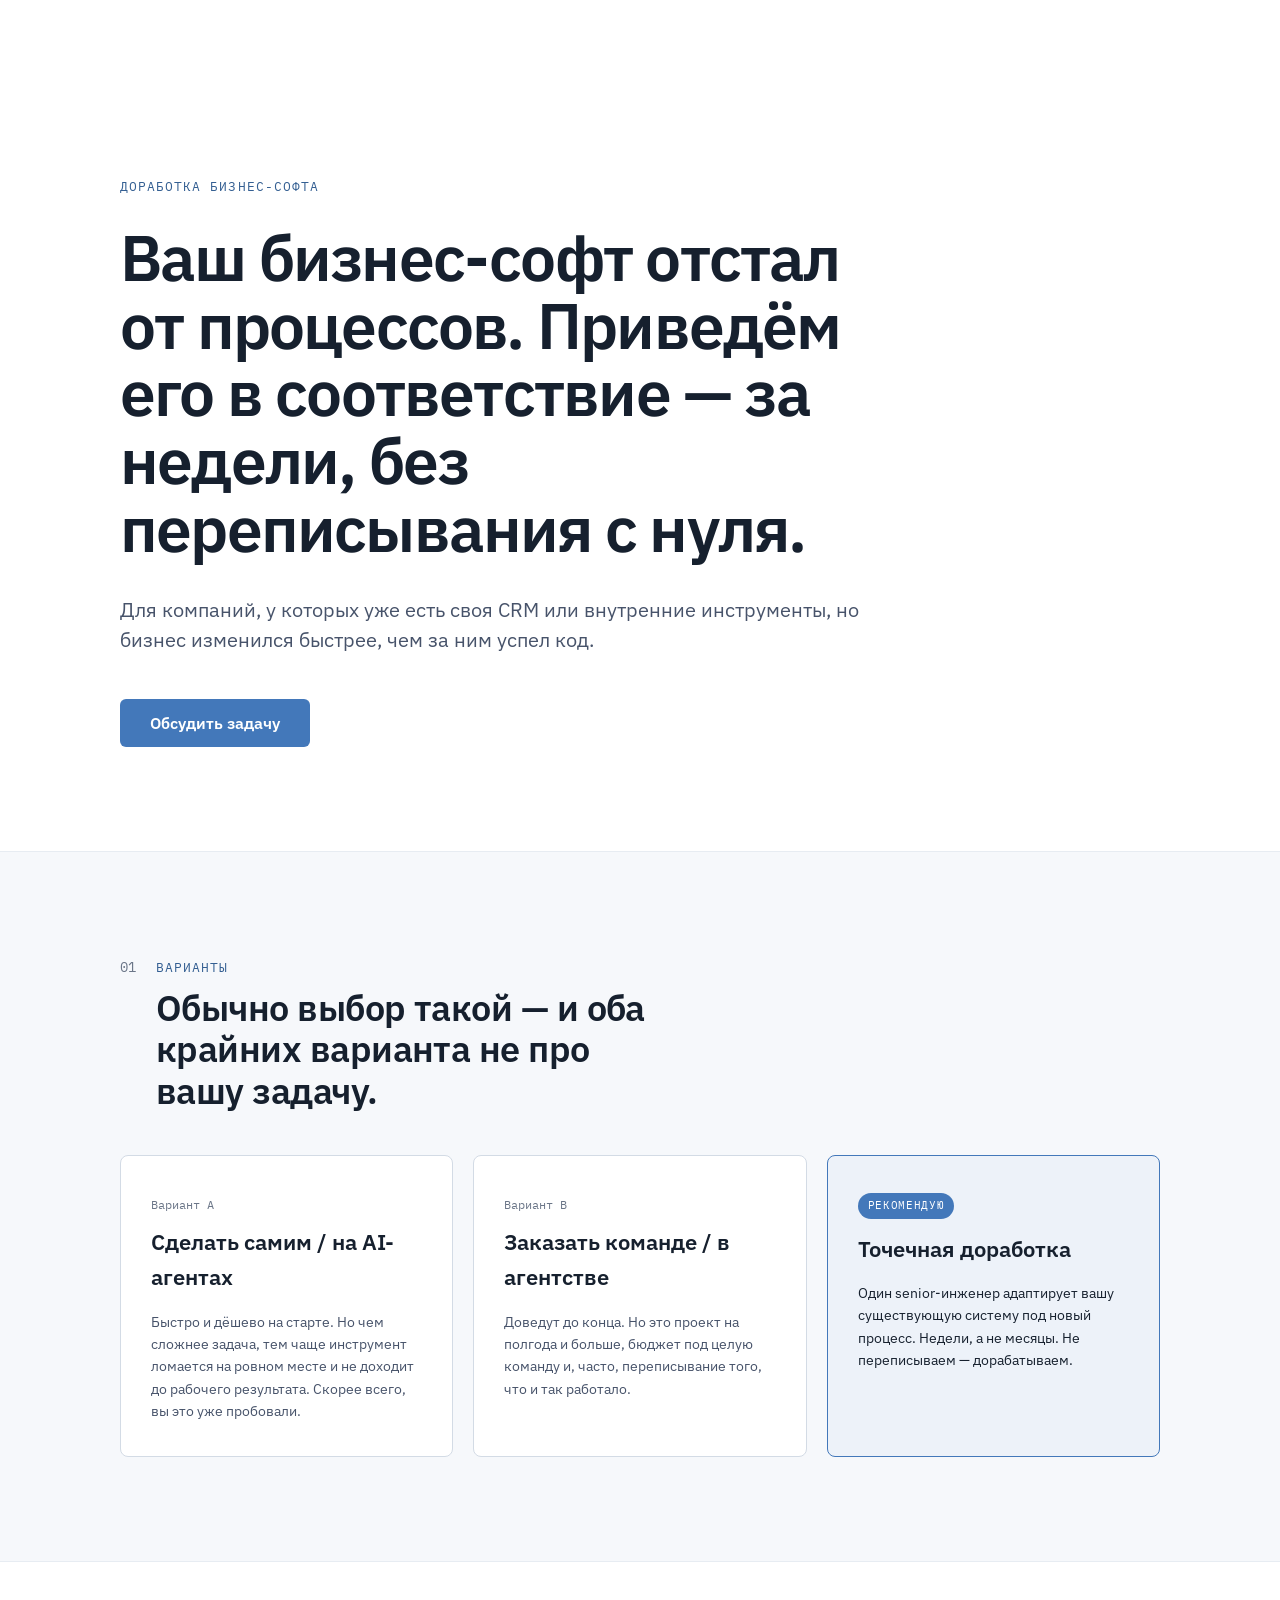
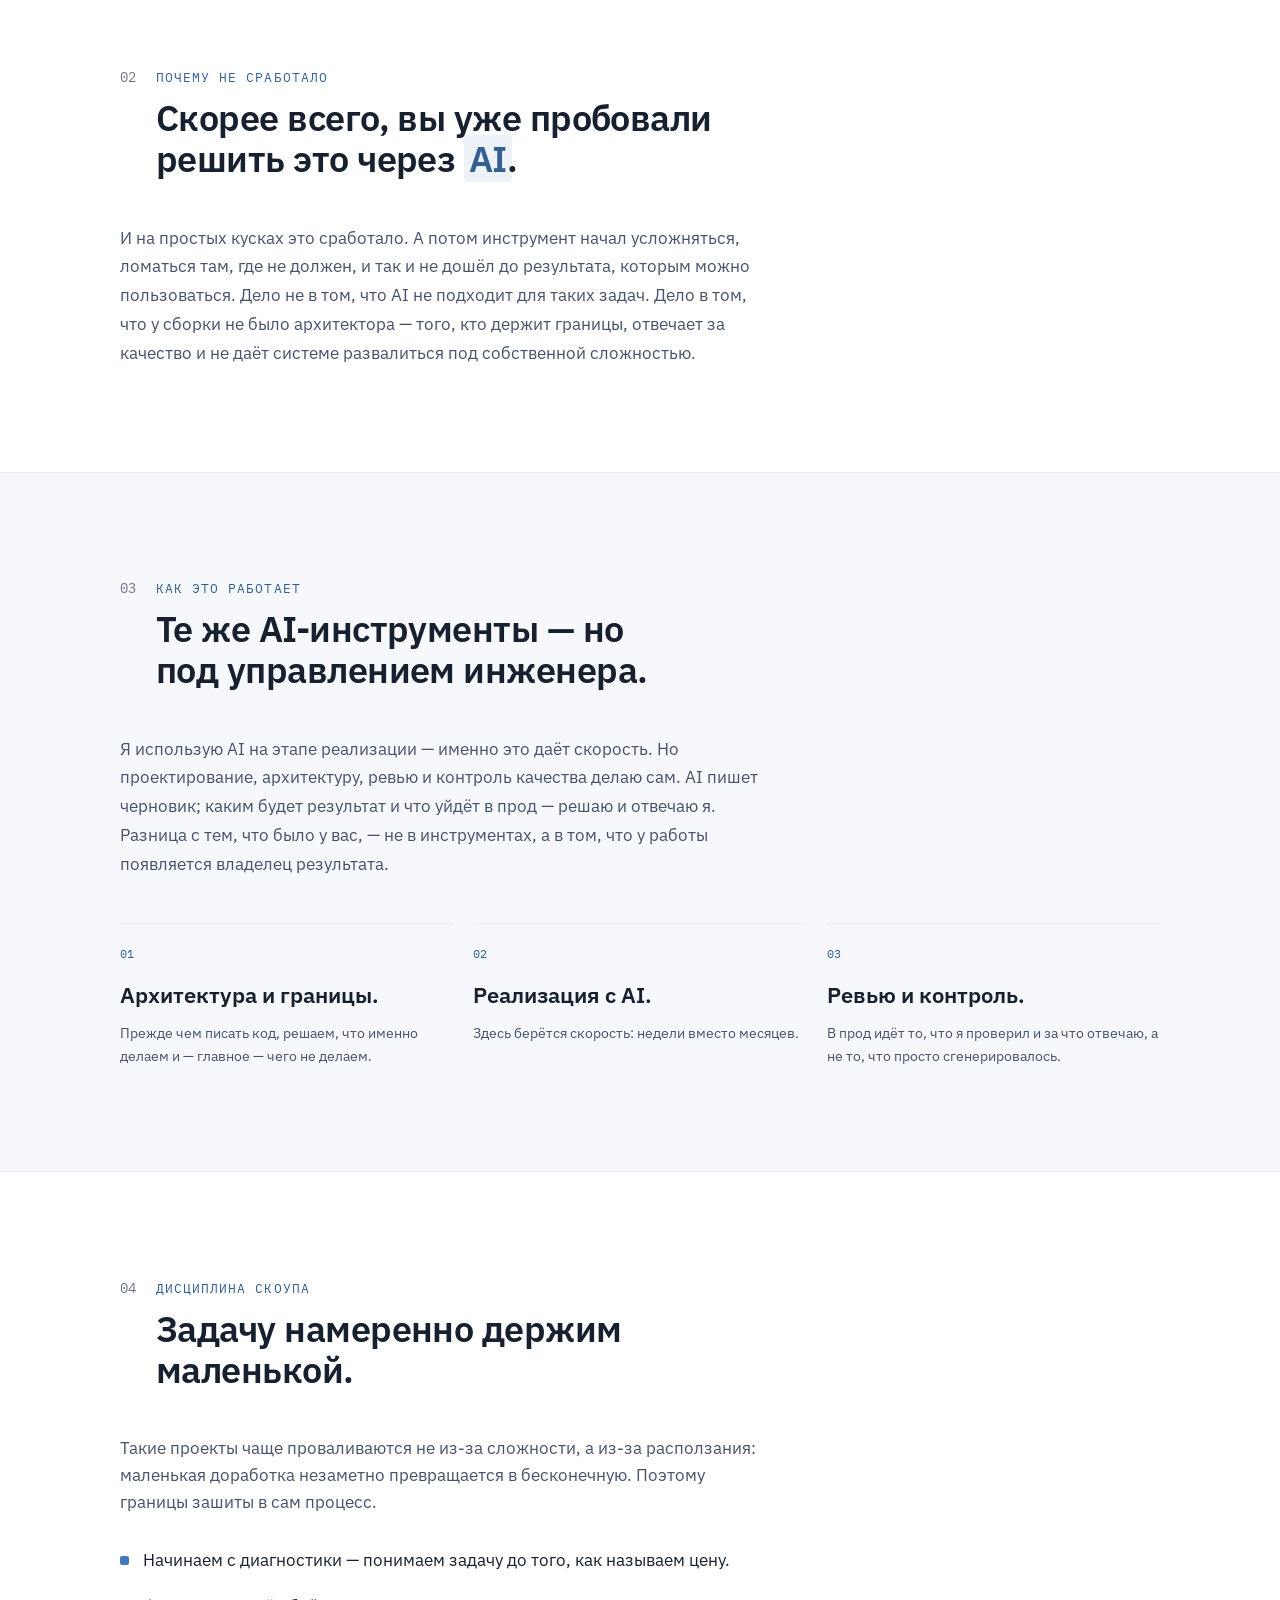
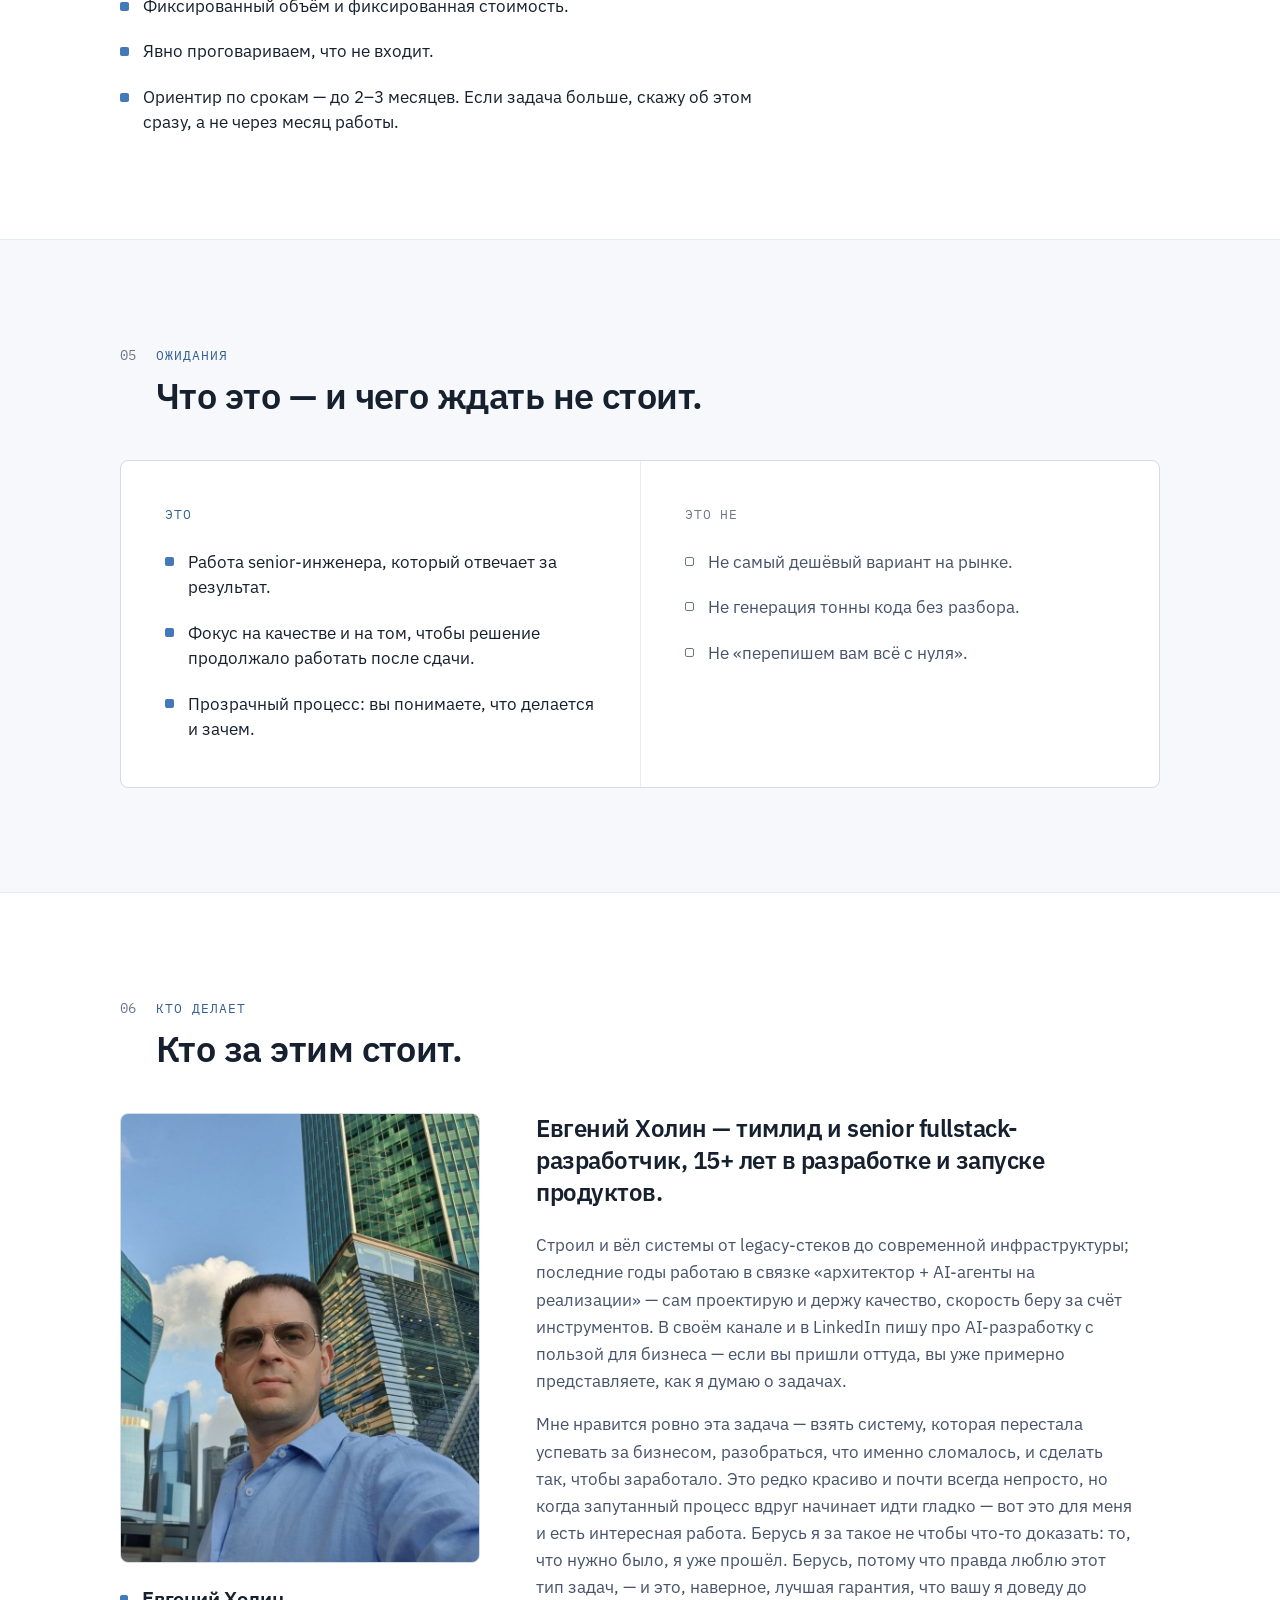
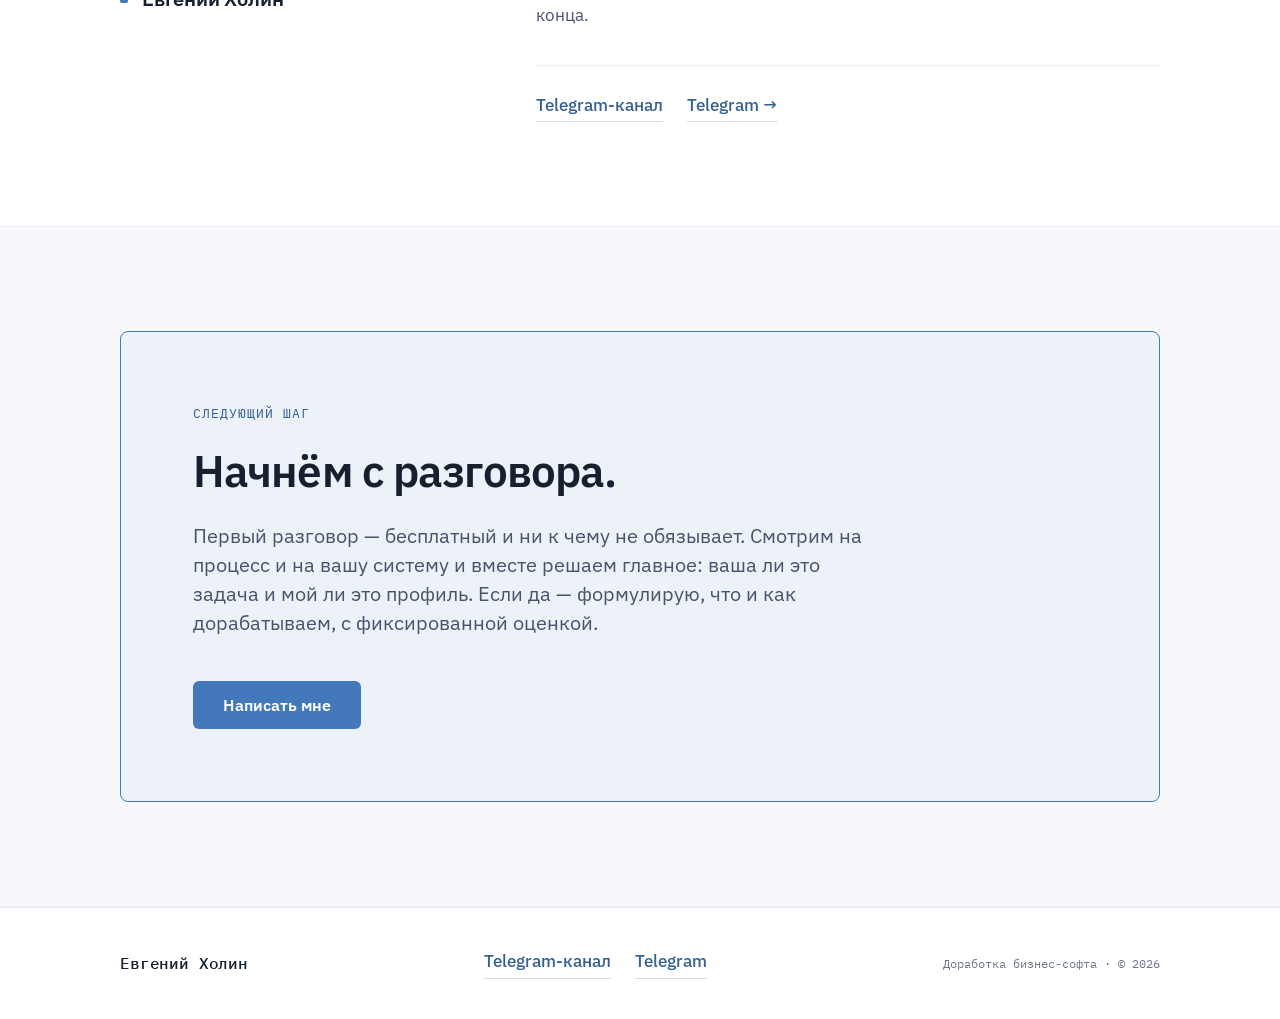
==== commit 7594f65a: "Replace LinkedIn links with Telegram channel Co-Authored-By: Claude Opus 5.5 <noreply@anthropic.com>" ====
--- a/public/index.html
+++ b/public/index.html
@@ -215,7 +215,7 @@
             <p class="author__body">Строил и вёл системы от legacy-стеков до современной инфраструктуры; последние годы работаю в связке «архитектор + AI-агенты на реализации» — сам проектирую и держу качество, скорость беру за счёт инструментов. В своём канале и в LinkedIn пишу про AI-разработку с пользой для бизнеса — если вы пришли оттуда, вы уже примерно представляете, как я думаю о задачах.</p>
             <p class="author__body">Мне нравится ровно эта задача — взять систему, которая перестала успевать за бизнесом, разобраться, что именно сломалось, и сделать так, чтобы заработало. Это редко красиво и почти всегда непросто, но когда запутанный процесс вдруг начинает идти гладко — вот это для меня и есть интересная работа. Берусь я за такое не чтобы что-то доказать: то, что нужно было, я уже прошёл. Берусь, потому что правда люблю этот тип задач, — и это, наверное, лучшая гарантия, что вашу я доведу до конца.</p>
             <div class="author__links">
-              <a class="text-link" href="https://www.linkedin.com/in/eugene-holin-the-best/" target="_blank" rel="noopener">LinkedIn</a>
+              <a class="text-link" href="https://t.me/real_ai_development" target="_blank" rel="noopener">Telegram-канал</a>
               <a class="text-link" href="https://t.me/eholin" target="_blank" rel="noopener">Telegram →</a>
             </div>
           </div>
@@ -309,7 +309,7 @@
     <div class="container site-footer__inner">
       <span class="wordmark">Евгений Холин</span>
       <div class="site-footer__links">
-        <a class="text-link" href="https://www.linkedin.com/in/eugene-holin-the-best/" target="_blank" rel="noopener" aria-label="LinkedIn Евгения Холина">LinkedIn</a>
+        <a class="text-link" href="https://t.me/real_ai_development" target="_blank" rel="noopener" aria-label="Telegram-канал Евгения Холина">Telegram-канал</a>
         <a class="text-link" href="https://t.me/eholin" target="_blank" rel="noopener" aria-label="Telegram Евгения Холина">Telegram</a>
       </div>
       <span class="site-footer__copy">Доработка бизнес-софта · © 2026</span>
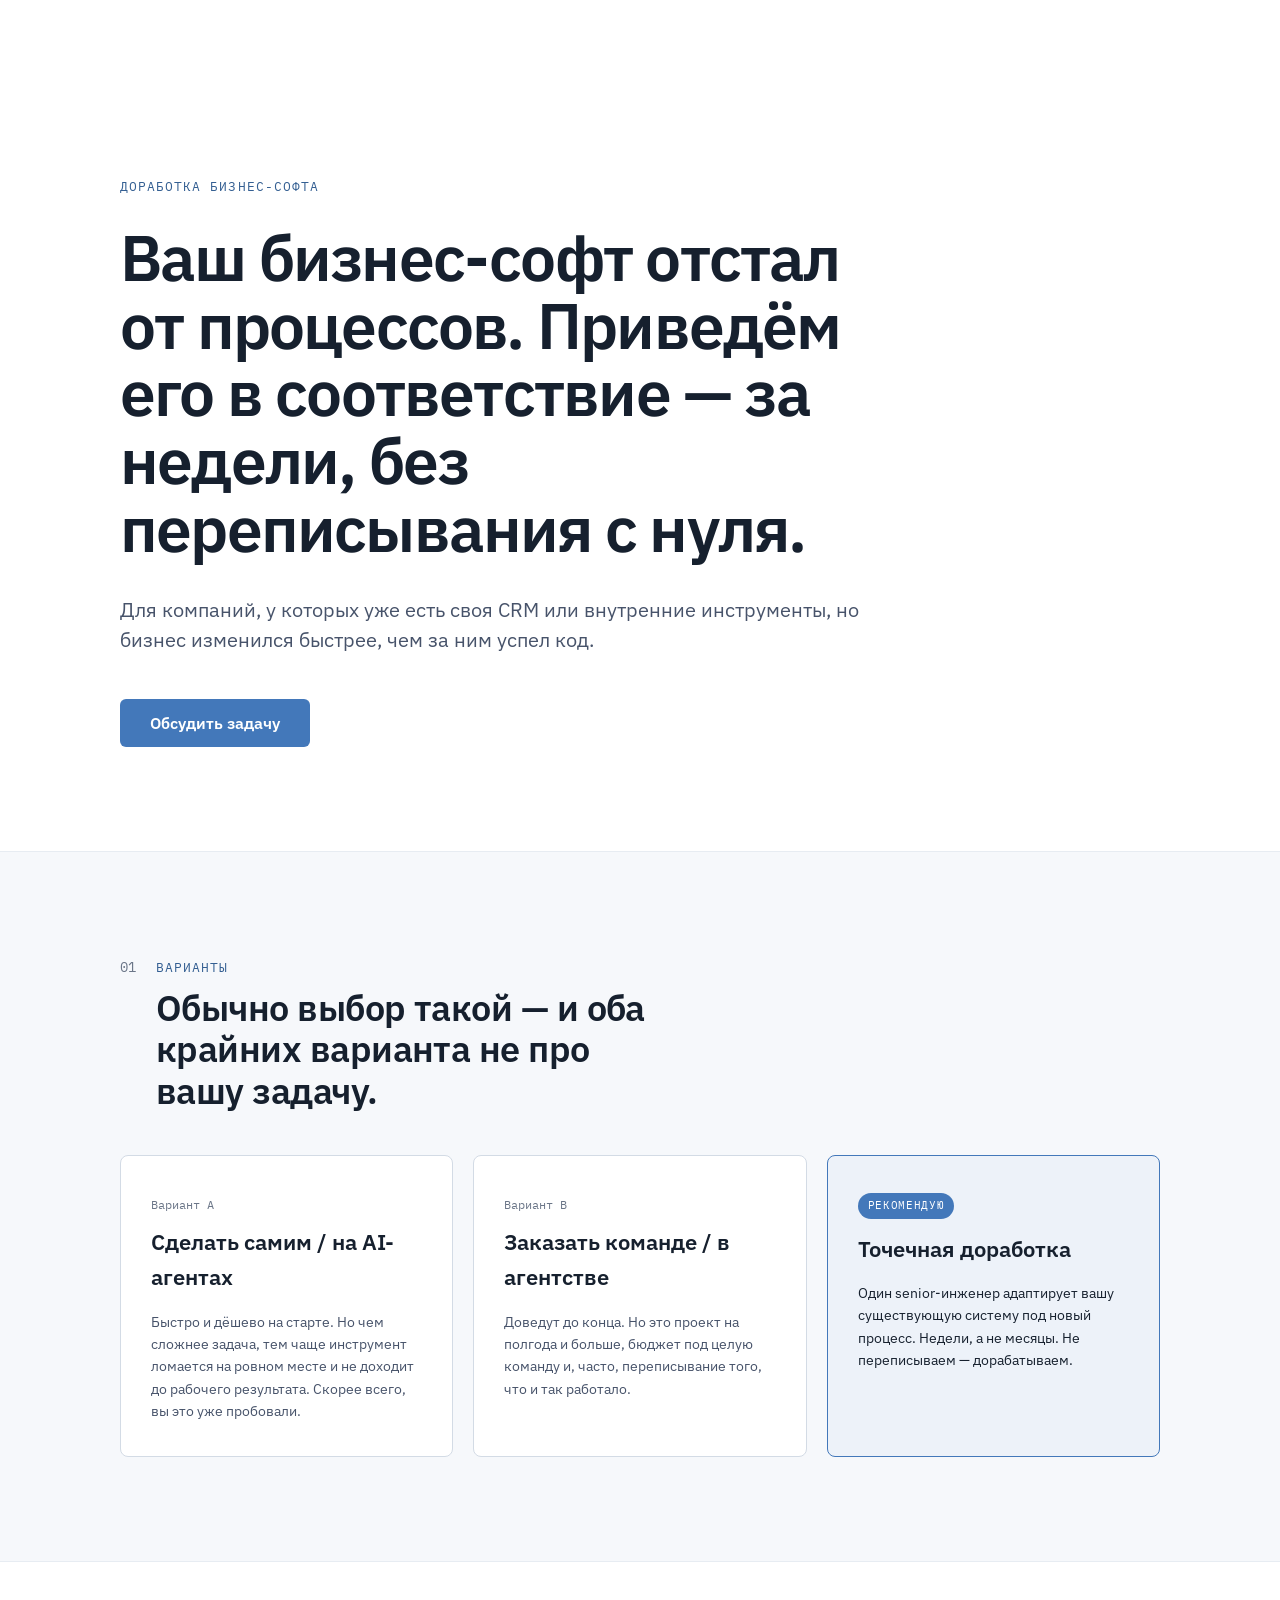
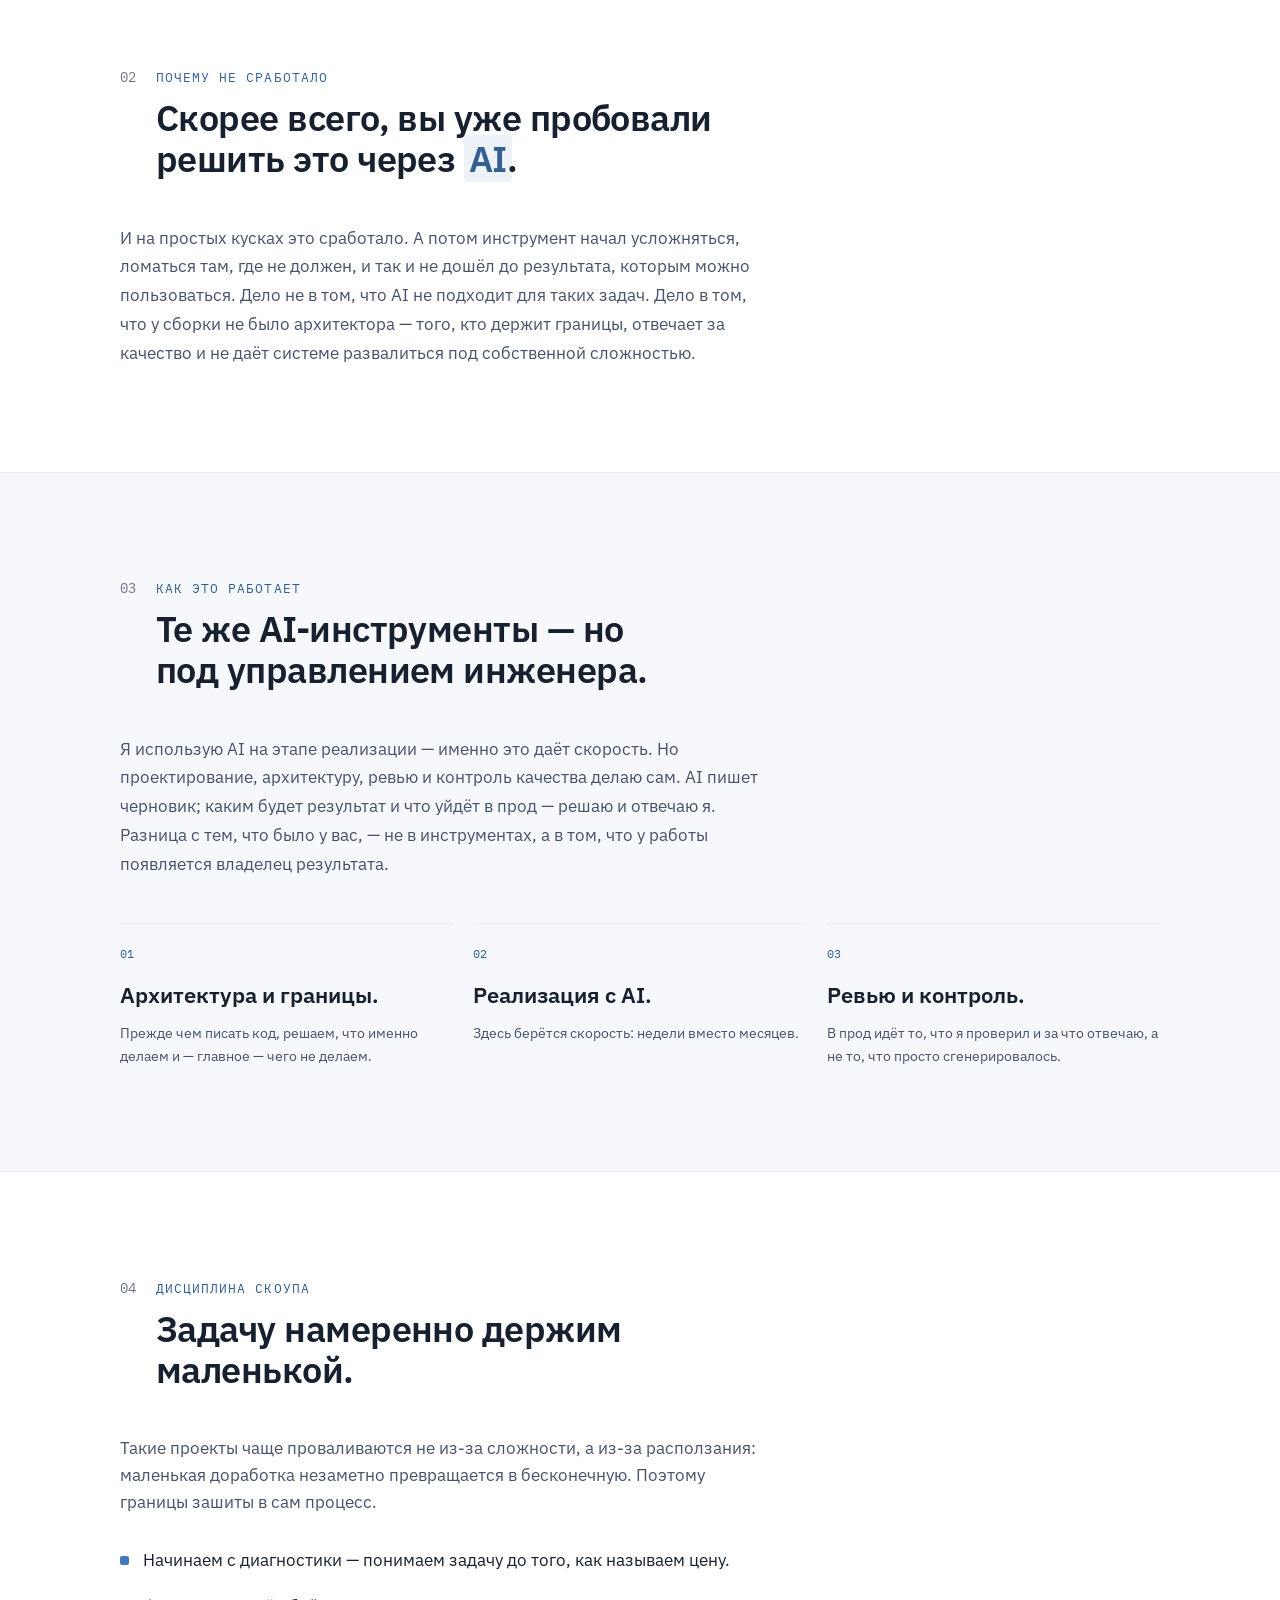
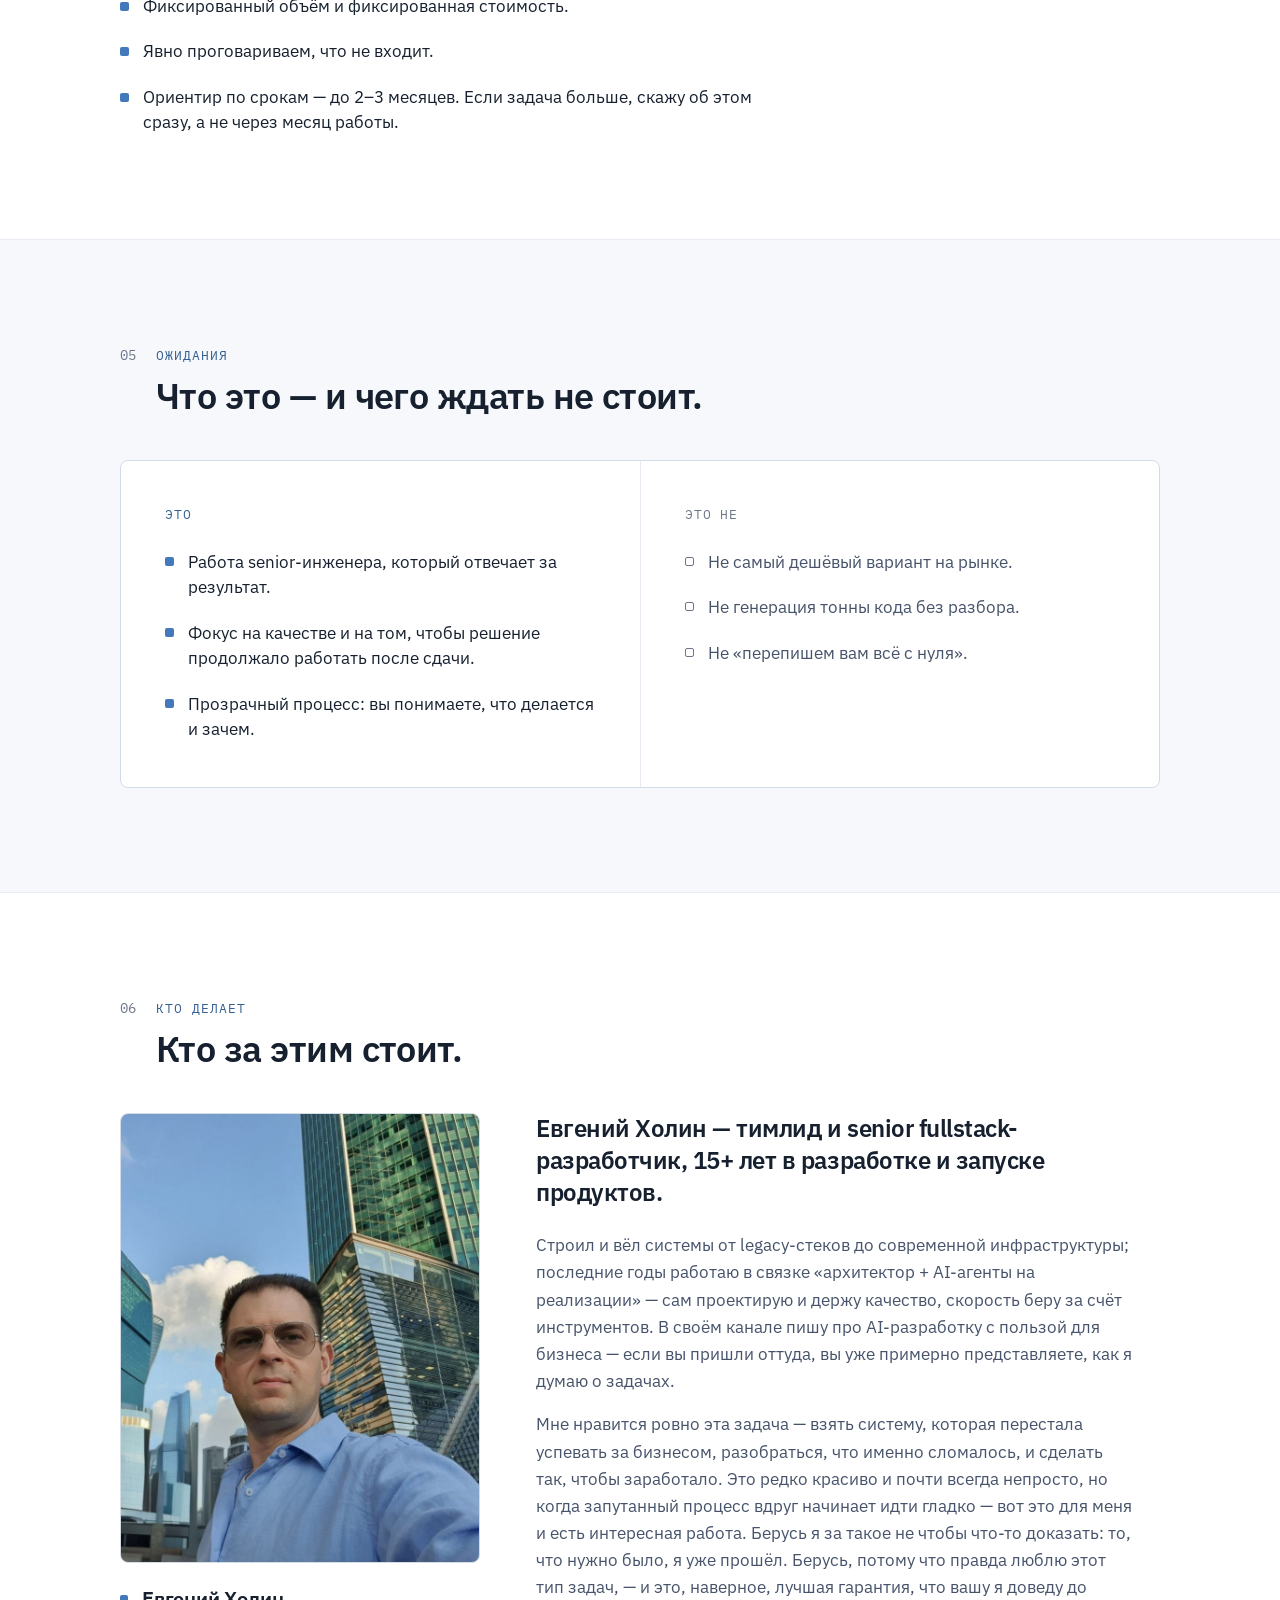
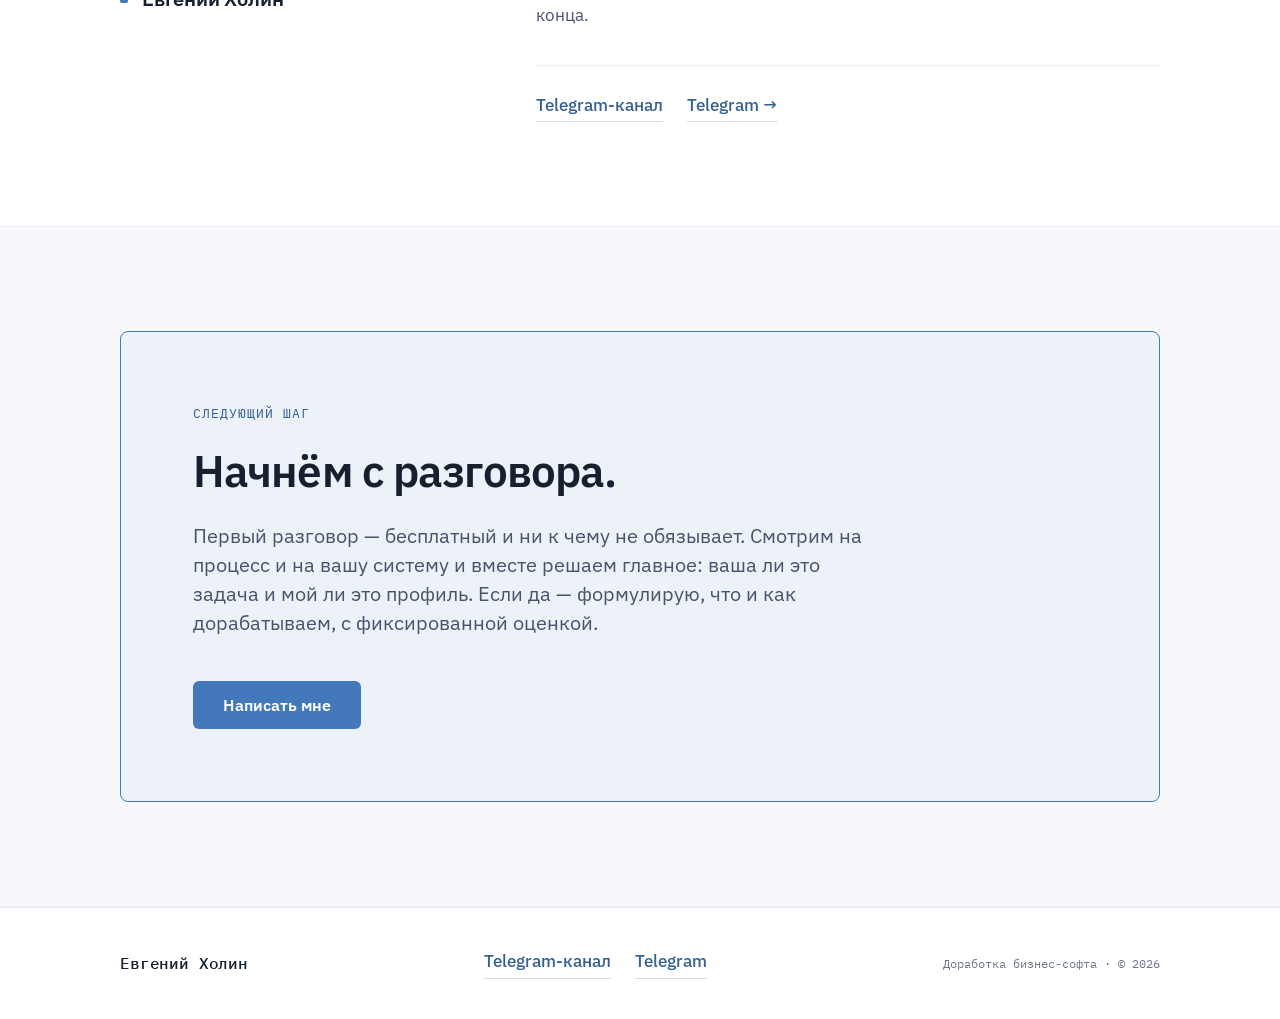
==== commit faf338b5: "Remove LinkedIn mention from author text Co-Authored-By: Claude Opus 5.5 <noreply@anthropic.com>" ====
--- a/public/index.html
+++ b/public/index.html
@@ -212,7 +212,7 @@
           </div>
           <div class="author__main">
             <p class="author__lead">Евгений Холин — тимлид и senior fullstack-разработчик, 15+ лет в разработке и запуске продуктов.</p>
-            <p class="author__body">Строил и вёл системы от legacy-стеков до современной инфраструктуры; последние годы работаю в связке «архитектор + AI-агенты на реализации» — сам проектирую и держу качество, скорость беру за счёт инструментов. В своём канале и в LinkedIn пишу про AI-разработку с пользой для бизнеса — если вы пришли оттуда, вы уже примерно представляете, как я думаю о задачах.</p>
+            <p class="author__body">Строил и вёл системы от legacy-стеков до современной инфраструктуры; последние годы работаю в связке «архитектор + AI-агенты на реализации» — сам проектирую и держу качество, скорость беру за счёт инструментов. В своём канале пишу про AI-разработку с пользой для бизнеса — если вы пришли оттуда, вы уже примерно представляете, как я думаю о задачах.</p>
             <p class="author__body">Мне нравится ровно эта задача — взять систему, которая перестала успевать за бизнесом, разобраться, что именно сломалось, и сделать так, чтобы заработало. Это редко красиво и почти всегда непросто, но когда запутанный процесс вдруг начинает идти гладко — вот это для меня и есть интересная работа. Берусь я за такое не чтобы что-то доказать: то, что нужно было, я уже прошёл. Берусь, потому что правда люблю этот тип задач, — и это, наверное, лучшая гарантия, что вашу я доведу до конца.</p>
             <div class="author__links">
               <a class="text-link" href="https://t.me/real_ai_development" target="_blank" rel="noopener">Telegram-канал</a>
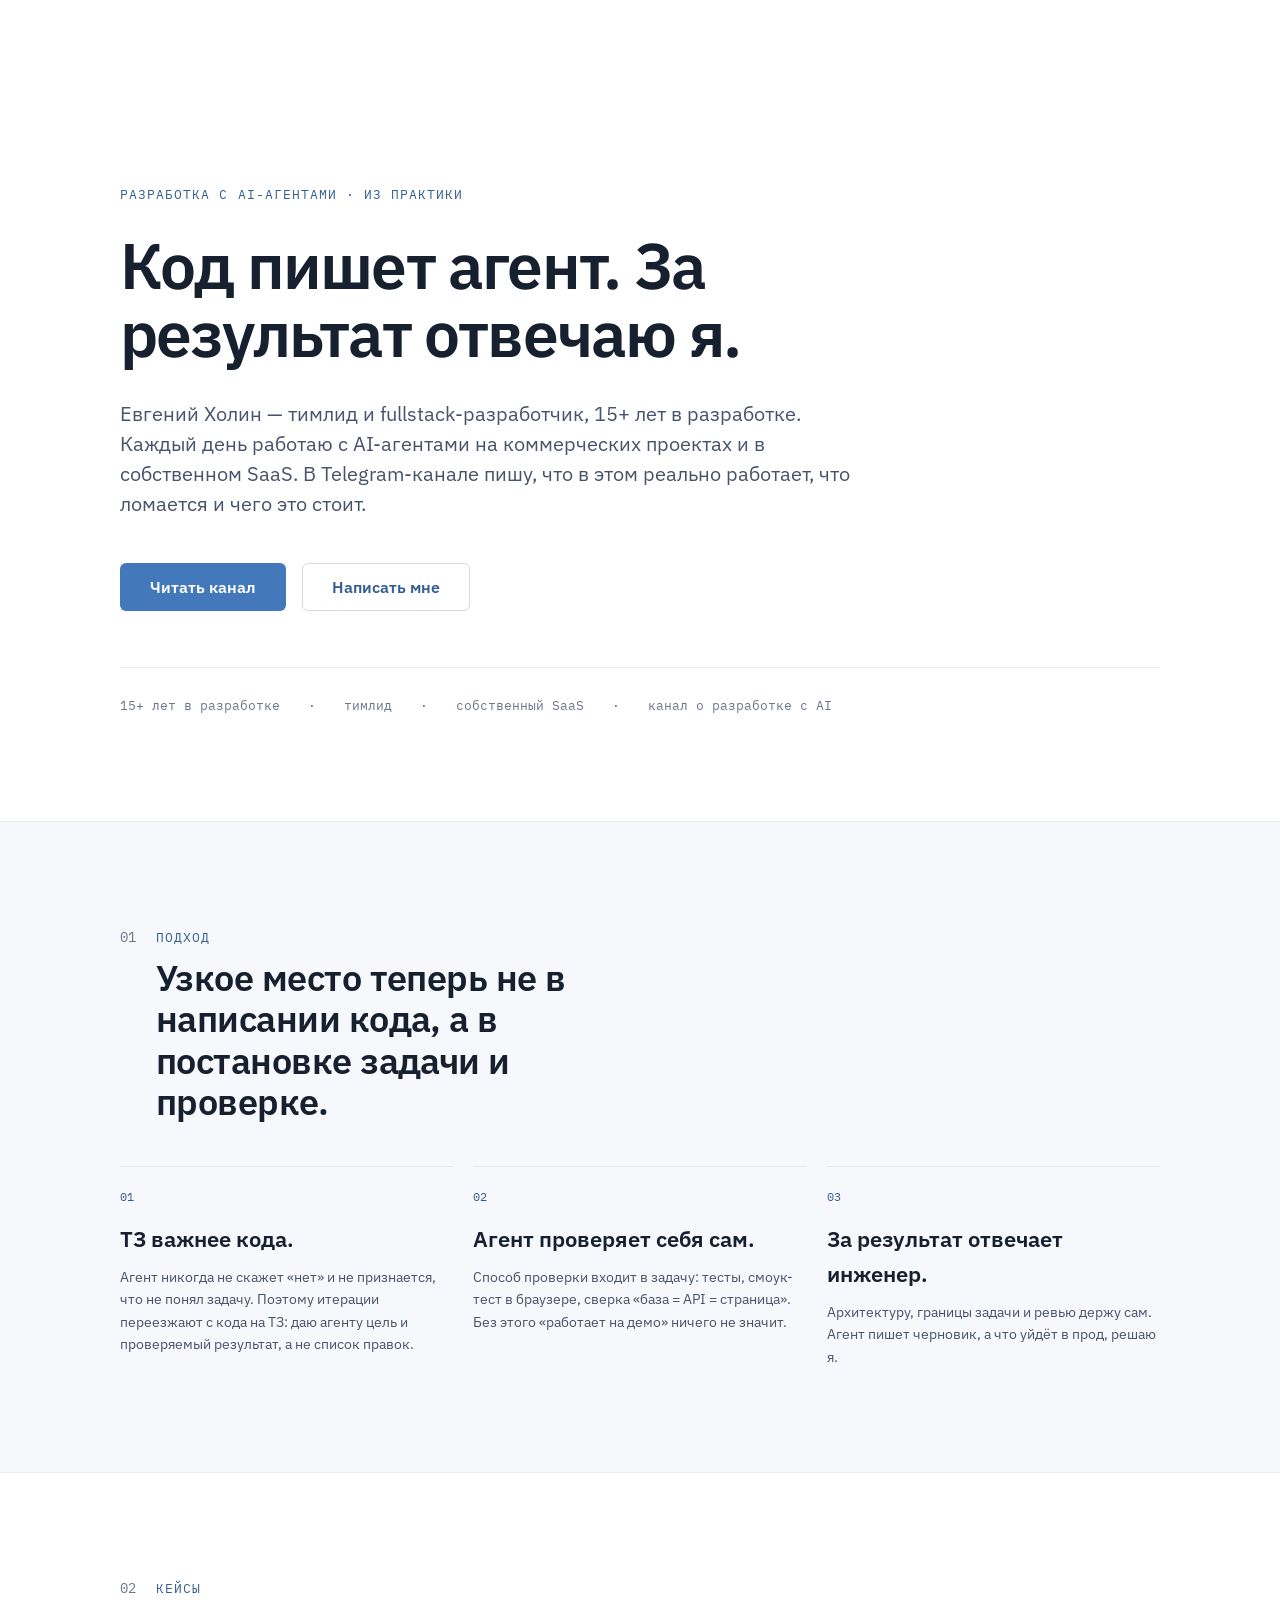
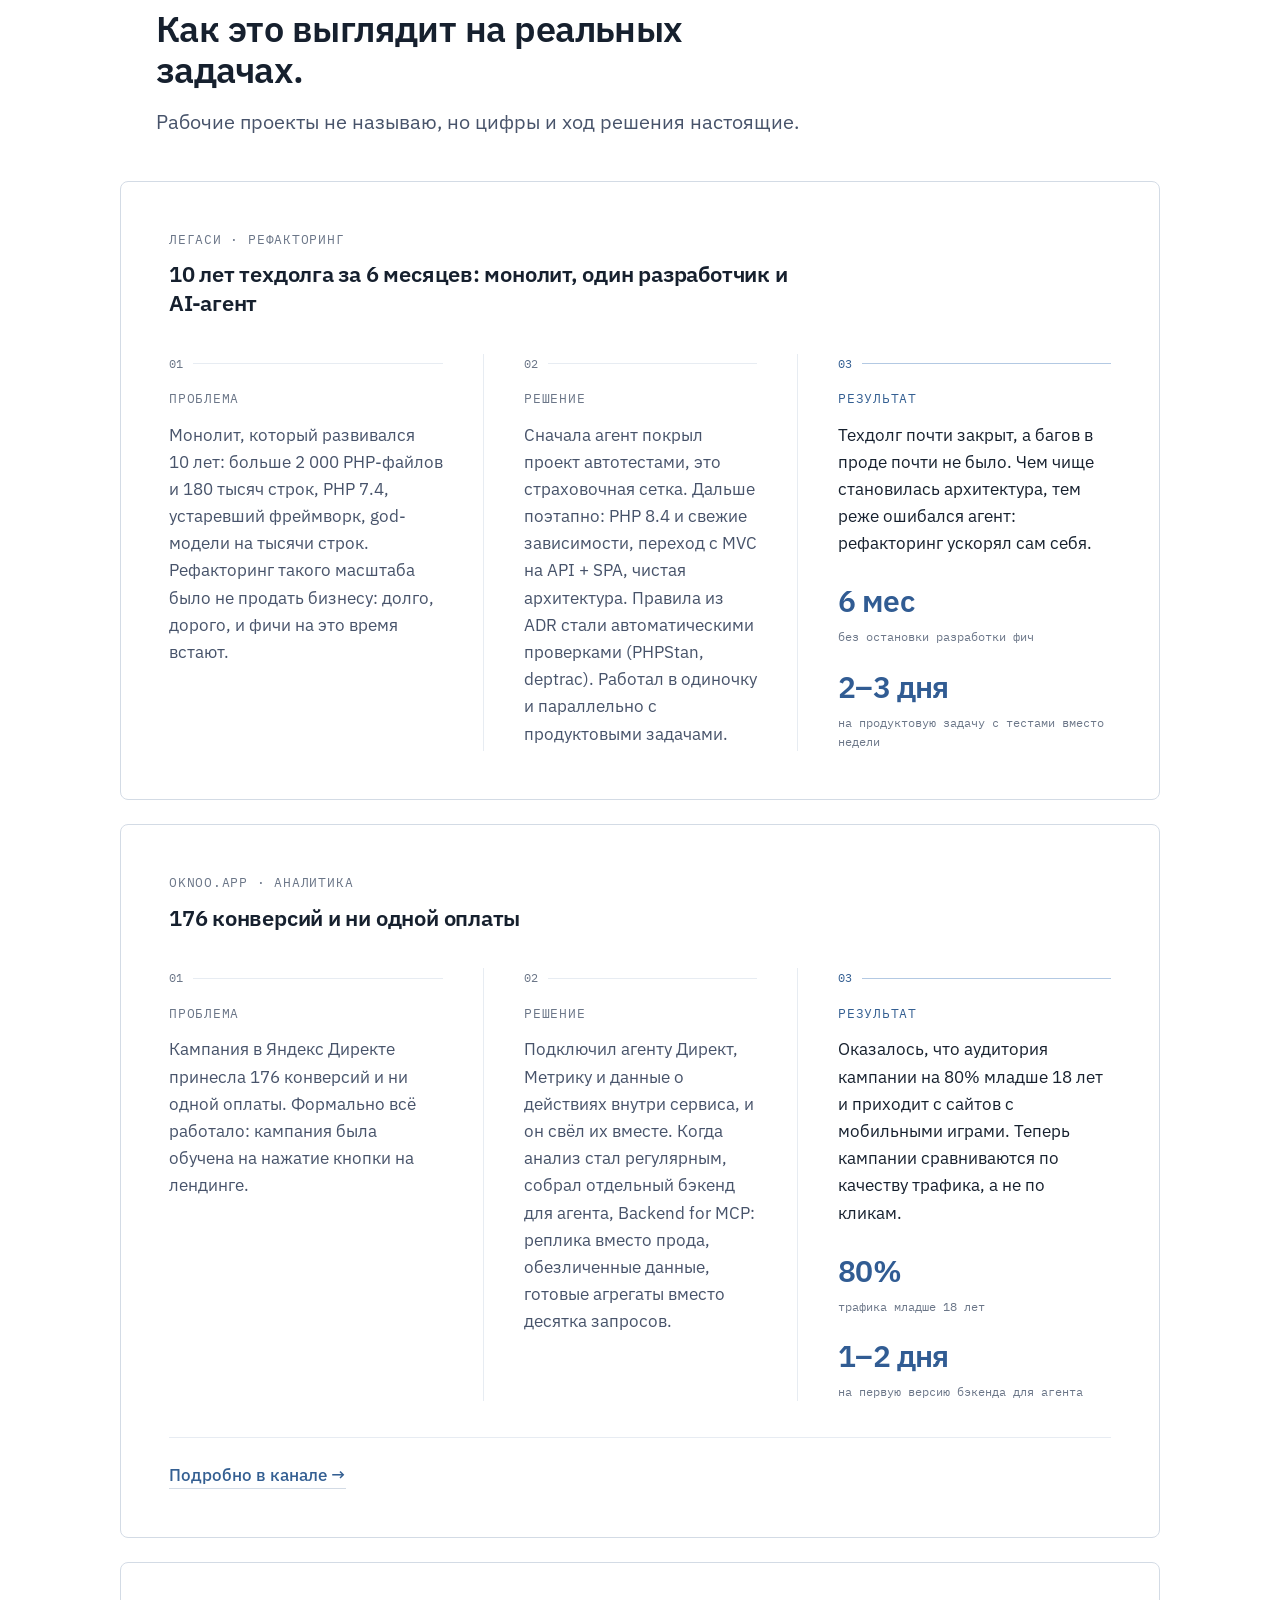
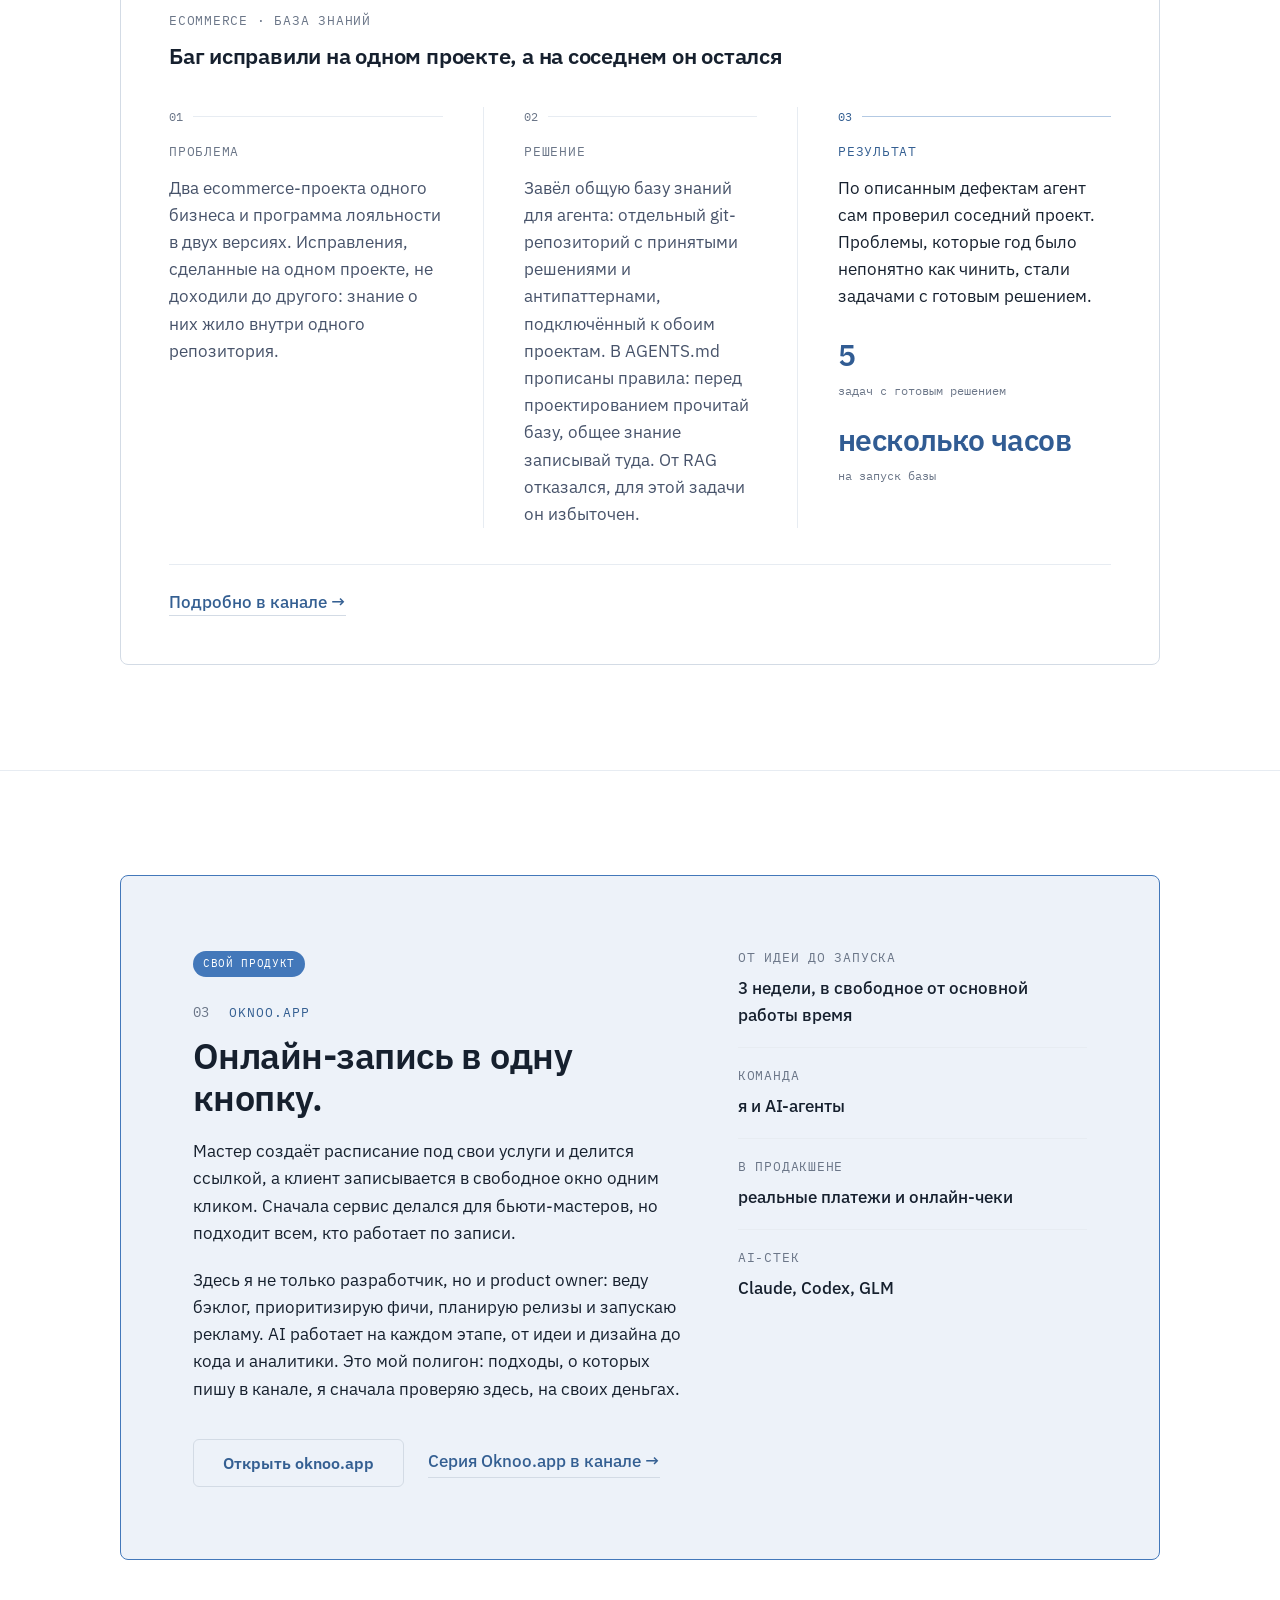
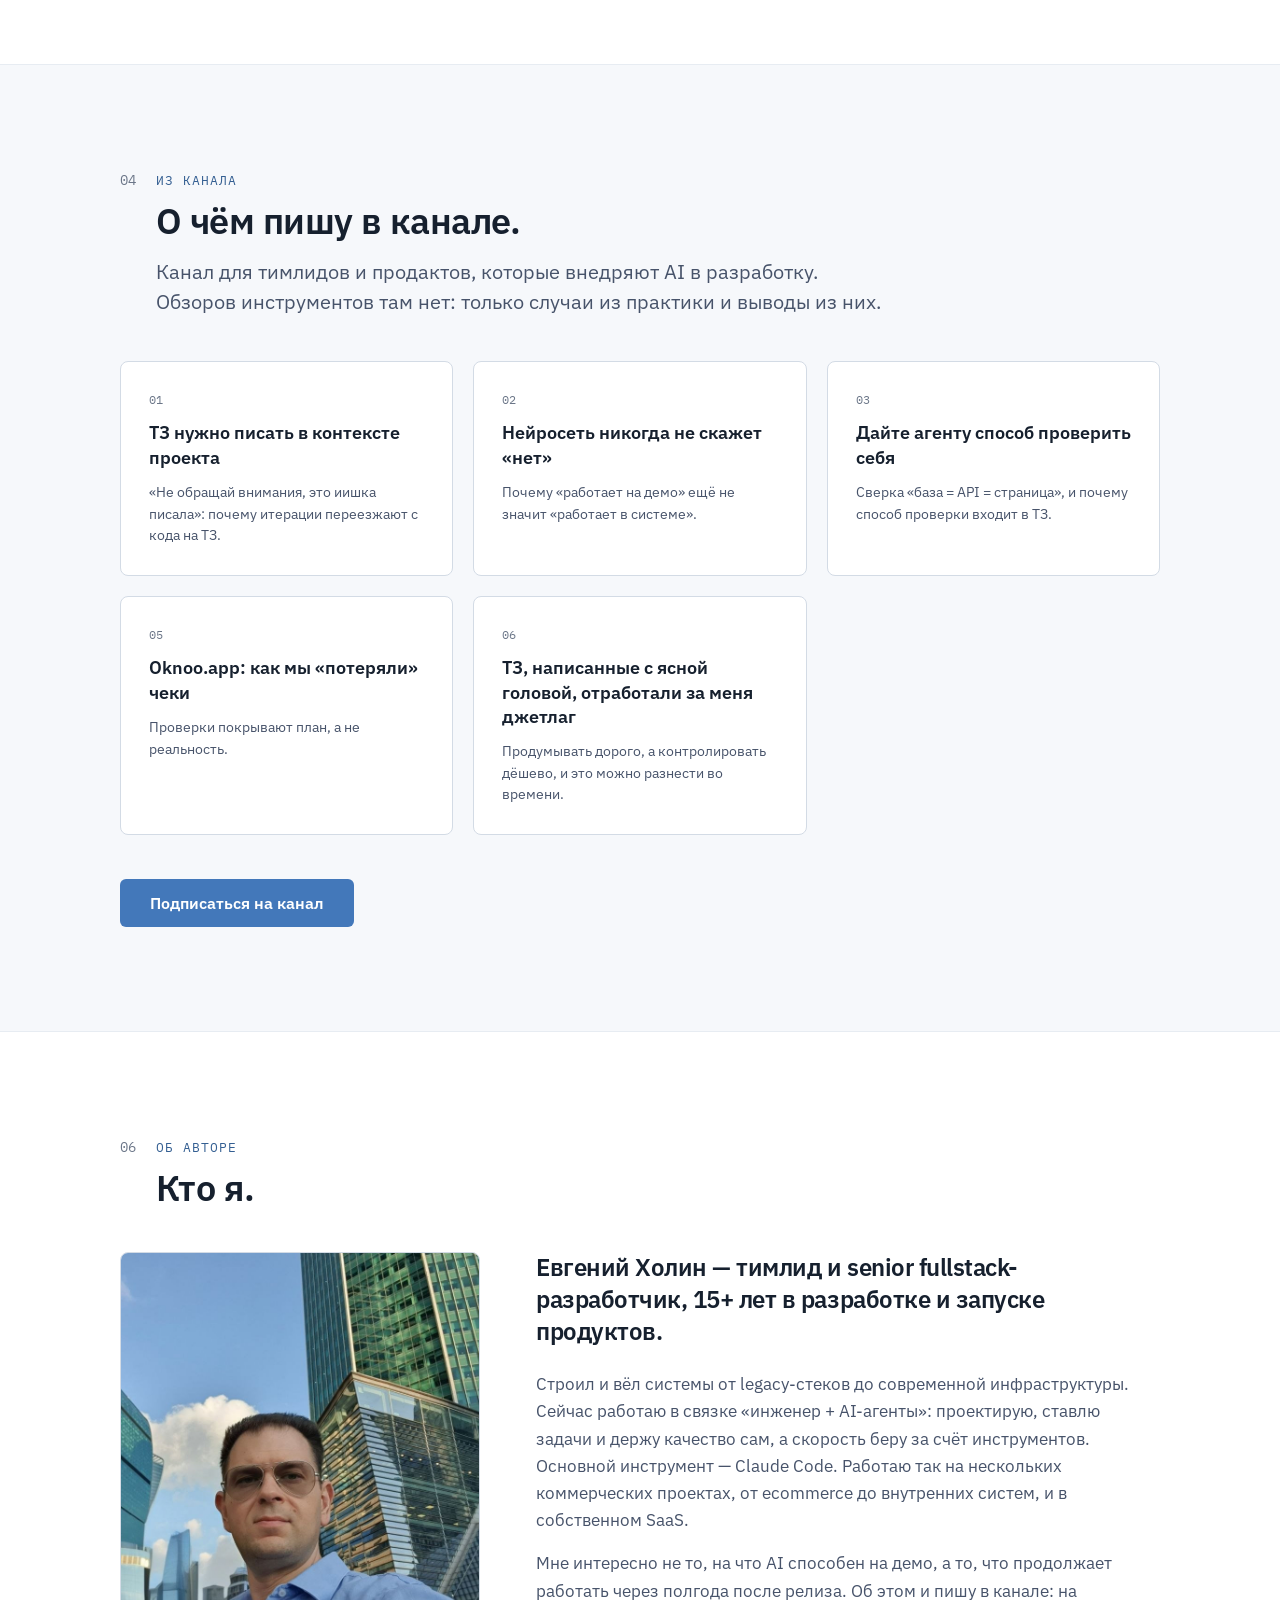
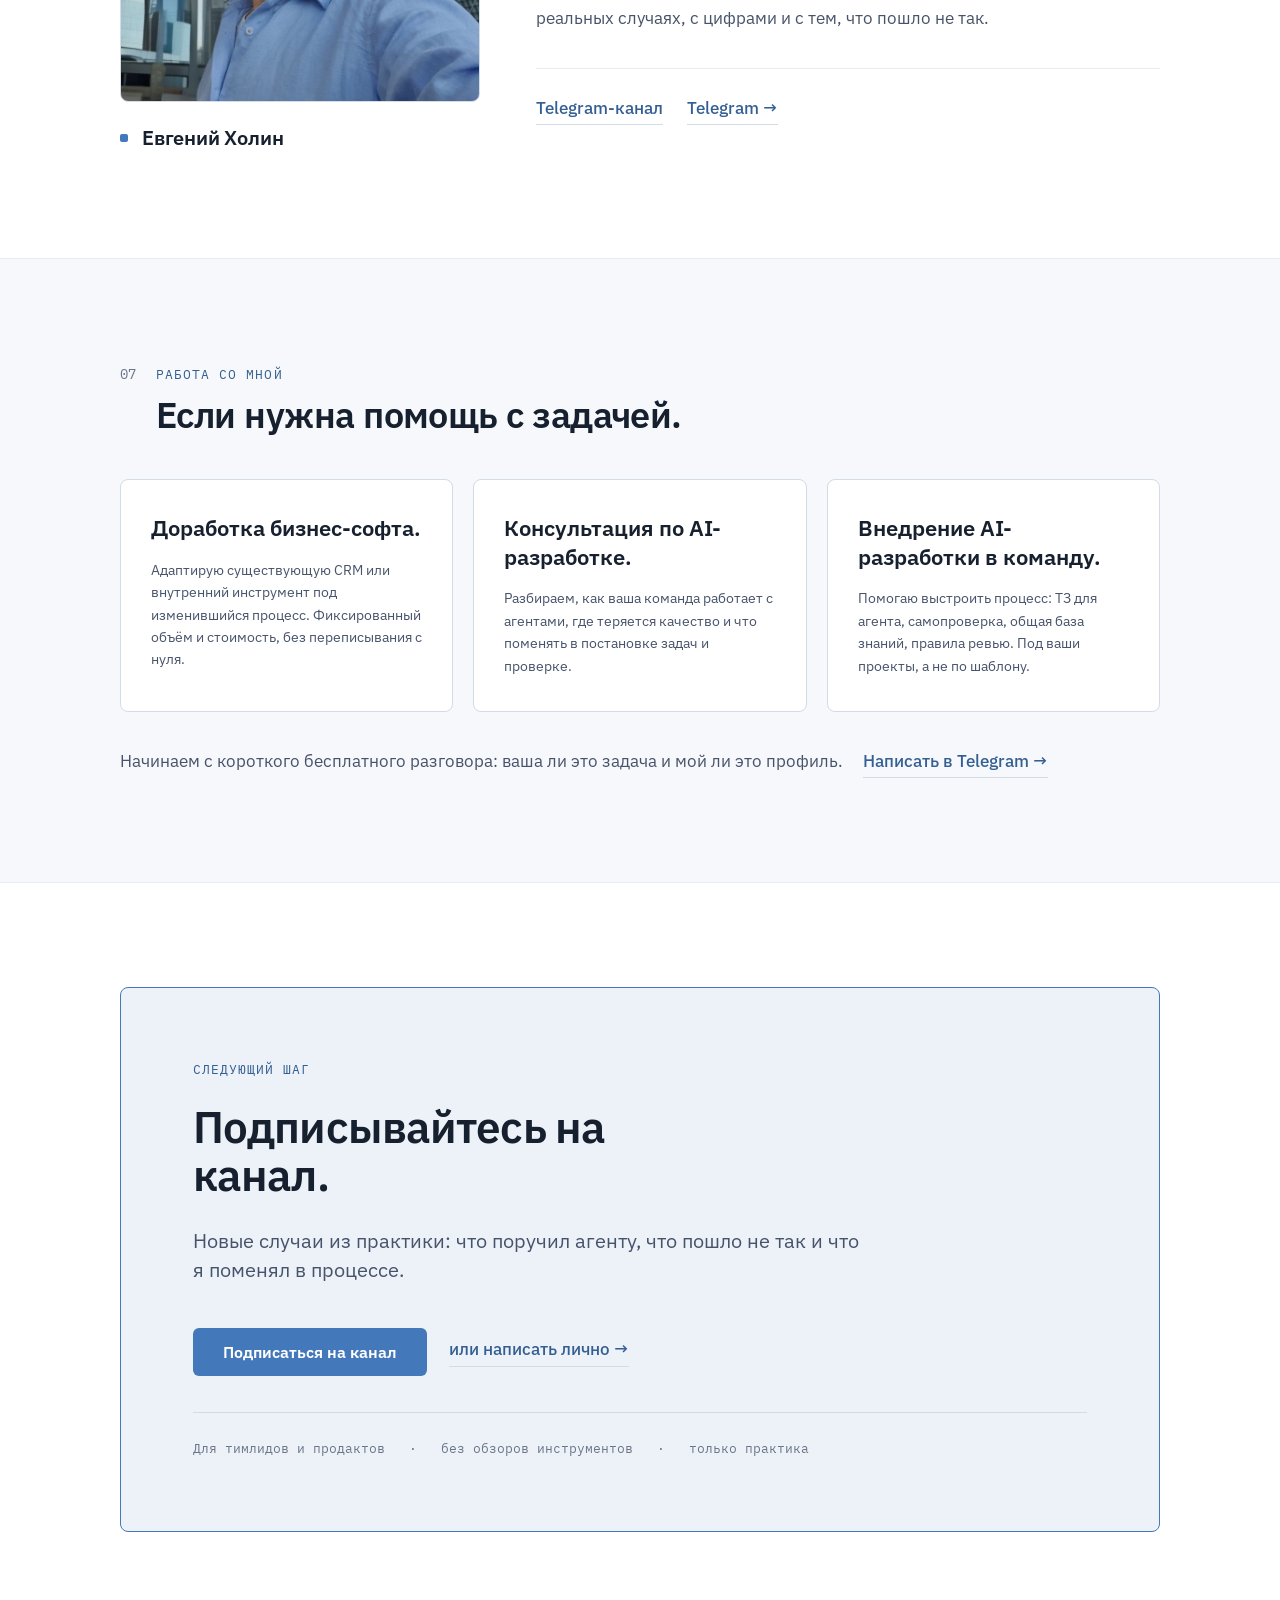
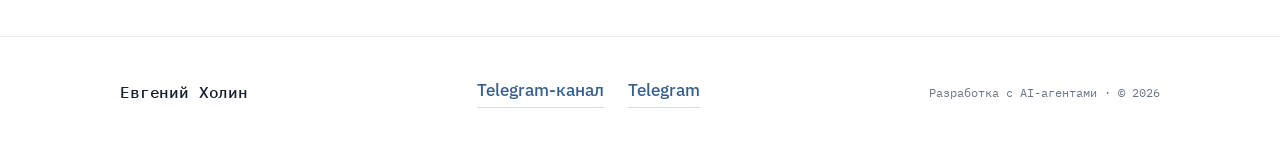
==== commit 6f6af260: "Rebuild site as personal page on AI-agent development Restructure the landing per spec v2: approach," ====
--- a/public/index.html
+++ b/public/index.html
@@ -4,15 +4,17 @@
   <meta charset="utf-8">
   <meta name="viewport" content="width=device-width, initial-scale=1">
 
-  <title>Точечная доработка бизнес-софта — Евгений Холин</title>
-  <meta name="description" content="Точечная доработка и адаптация вашей CRM и внутренних инструментов под изменившиеся процессы. Один senior-инженер, недели вместо месяцев, без переписывания с нуля.">
+  <title>Евгений Холин — разработка с AI-агентами на практике</title>
+  <meta name="description" content="Тимлид и fullstack-разработчик, 15+ лет в разработке. Работаю с AI-агентами на коммерческих проектах и в собственном SaaS, пишу о том, что в этом реально работает.">
 
   <!-- Open Graph -->
   <meta property="og:type" content="website">
-  <meta property="og:title" content="Точечная доработка бизнес-софта — Евгений Холин">
-  <meta property="og:description" content="Ваш бизнес-софт отстал от процессов. Приведём его в соответствие — за недели, без переписывания с нуля.">
+  <meta property="og:title" content="Евгений Холин — разработка с AI-агентами на практике">
+  <meta property="og:description" content="Код пишет агент, за результат отвечаю я. Кейсы, собственный SaaS и Telegram-канал о разработке с AI.">
   <meta property="og:image" content="https://eholin.github.io/assets/og-image.jpg">
   <meta property="og:url" content="https://eholin.github.io/">
+
+  <meta name="yandex-verification" content="e6af61262deb1f40">
 
   <link rel="icon" href="assets/favicon.ico">
 
@@ -22,181 +24,389 @@
   <link href="https://fonts.googleapis.com/css2?family=IBM+Plex+Mono:wght@400;500&family=IBM+Plex+Sans:wght@400;500;600;700&display=swap" rel="stylesheet">
 
   <link rel="stylesheet" href="css/styles.css">
+
+  <!-- Yandex.Metrika counter -->
+  <script type="text/javascript">
+    (function(m,e,t,r,i,k,a){
+        m[i]=m[i]||function(){(m[i].a=m[i].a||[]).push(arguments)};
+        m[i].l=1*new Date();
+        for (var j = 0; j < document.scripts.length; j++) {if (document.scripts[j].src === r) { return; }}
+        k=e.createElement(t),a=e.getElementsByTagName(t)[0],k.async=1,k.src=r,a.parentNode.insertBefore(k,a)
+    })(window, document,'script','https://mc.yandex.ru/metrika/tag.js?id=113696163', 'ym');
+
+    ym(113696163, 'init', {ssr:true, webvisor:true, clickmap:true, ecommerce:"dataLayer", referrer: document.referrer, url: location.href, accurateTrackBounce:true, trackLinks:true});
+  </script>
+  <!-- /Yandex.Metrika counter -->
 </head>
 <body>
+  <noscript><div><img src="https://mc.yandex.ru/watch/113696163" style="position:absolute; left:-9999px;" alt="" /></div></noscript>
 
   <!-- ============================================================
-       Sticky-хедер (появляется после прокрутки за hero)
+       Sticky-хедер (появляется после прокрутки за hero).
+       Когда откроется #talks, добавить в навигацию пункт
+       <a class="site-nav__link" href="#talks" data-scroll>Выступления</a>
+       после «Канал».
        ============================================================ -->
   <header class="site-header" id="site-header">
     <div class="container site-header__inner">
-      <a class="wordmark" href="#hero">Евгений Холин</a>
-      <a class="btn-primary btn-primary--sm" href="https://t.me/eholin" target="_blank" rel="noopener">Написать</a>
+      <a class="wordmark" href="#hero" data-scroll>Евгений Холин</a>
+      <div class="site-header__right">
+        <nav class="site-nav" aria-label="Разделы страницы">
+          <a class="site-nav__link" href="#approach" data-scroll>Подход</a>
+          <a class="site-nav__link" href="#cases" data-scroll>Кейсы</a>
+          <a class="site-nav__link" href="#product" data-scroll>Oknoo.app</a>
+          <a class="site-nav__link" href="#channel" data-scroll>Канал</a>
+        </nav>
+        <a class="btn-primary btn-primary--sm" href="https://t.me/real_ai_development" target="_blank" rel="noopener">Читать канал</a>
+      </div>
     </div>
   </header>
 
   <main>
 
     <!-- ============================================================
-         Секция 1 — Hero
+         Hero
          ============================================================ -->
     <section class="hero" id="hero">
       <div class="container">
-        <p class="eyebrow hero__eyebrow">Доработка бизнес-софта</p>
-        <h1>Ваш бизнес-софт отстал от процессов. Приведём его в соответствие — за недели, без переписывания с нуля.</h1>
-        <p class="hero__sub">Для компаний, у которых уже есть своя CRM или внутренние инструменты, но бизнес изменился быстрее, чем за ним успел код.</p>
+        <p class="eyebrow hero__eyebrow">Разработка с AI-агентами · из практики</p>
+        <h1>Код пишет агент. За результат отвечаю я.</h1>
+        <p class="hero__sub">Евгений Холин&nbsp;— тимлид и fullstack-разработчик, 15+&nbsp;лет в разработке. Каждый день работаю с AI-агентами на коммерческих проектах и в собственном SaaS. В Telegram-канале пишу, что в этом реально работает, что ломается и чего это стоит.</p>
         <div class="hero__actions">
-          <a class="btn-primary" href="#contact" data-scroll>Обсудить задачу</a>
-        </div>
-      </div>
-    </section>
-
-    <!-- ============================================================
-         Секция 2 — Три варианта
-         ============================================================ -->
-    <section class="section section--surface reveal" id="options">
+          <a class="btn-primary" href="https://t.me/real_ai_development" target="_blank" rel="noopener">Читать канал</a>
+          <a class="btn-secondary" href="https://t.me/eholin" target="_blank" rel="noopener">Написать мне</a>
+        </div>
+        <p class="hero__trust">
+          <span>15+&nbsp;лет в разработке</span><span aria-hidden="true">·</span><span>тимлид</span><span aria-hidden="true">·</span><span>собственный SaaS</span><span aria-hidden="true">·</span><span>канал о разработке с AI</span>
+        </p>
+      </div>
+    </section>
+
+    <!-- ============================================================
+         01 — Подход
+         ============================================================ -->
+    <section class="section section--surface reveal" id="approach">
       <div class="container">
         <div class="section-head">
           <span class="section-head__num">01</span>
           <div>
-            <span class="eyebrow">Варианты</span>
-            <h2>Обычно выбор такой — и оба крайних варианта не про вашу задачу.</h2>
-          </div>
-        </div>
-        <div class="compare-grid">
-          <article class="option-card">
-            <span class="option-card__label">Вариант A</span>
-            <h3>Сделать самим / на AI-агентах</h3>
-            <p>Быстро и дёшево на старте. Но чем сложнее задача, тем чаще инструмент ломается на ровном месте и не доходит до рабочего результата. Скорее всего, вы это уже пробовали.</p>
-          </article>
-          <article class="option-card">
-            <span class="option-card__label">Вариант B</span>
-            <h3>Заказать команде / в агентстве</h3>
-            <p>Доведут до конца. Но это проект на полгода и больше, бюджет под целую команду и, часто, переписывание того, что и так работало.</p>
-          </article>
-          <article class="option-card option-card--featured">
-            <span class="option-card__pill">Рекомендую</span>
-            <h3>Точечная доработка</h3>
-            <p>Один senior-инженер адаптирует вашу существующую систему под новый процесс. Недели, а не месяцы. Не переписываем — дорабатываем.</p>
-          </article>
-        </div>
-      </div>
-    </section>
-
-    <!-- ============================================================
-         Секция 3 — «Вы пробовали AI»
-         ============================================================ -->
-    <section class="section reveal" id="tried-ai">
+            <span class="eyebrow">Подход</span>
+            <h2>Узкое место теперь не в написании кода, а в постановке задачи и проверке.</h2>
+          </div>
+        </div>
+        <div class="steps">
+          <div class="step">
+            <div class="step__num">01</div>
+            <h3>ТЗ важнее кода.</h3>
+            <p>Агент никогда не скажет «нет» и не признается, что не понял задачу. Поэтому итерации переезжают с кода на ТЗ: даю агенту цель и проверяемый результат, а не список правок.</p>
+          </div>
+          <div class="step">
+            <div class="step__num">02</div>
+            <h3>Агент проверяет себя сам.</h3>
+            <p>Способ проверки входит в задачу: тесты, смоук-тест в браузере, сверка «база = API = страница». Без этого «работает на демо» ничего не значит.</p>
+          </div>
+          <div class="step">
+            <div class="step__num">03</div>
+            <h3>За результат отвечает инженер.</h3>
+            <p>Архитектуру, границы задачи и ревью держу сам. Агент пишет черновик, а что уйдёт в прод, решаю я.</p>
+          </div>
+        </div>
+      </div>
+    </section>
+
+    <!-- ============================================================
+         02 — Кейсы
+         Новый кейс = копия <article class="case-card">.
+         Ссылка на пост — блок .case-card__foot (если поста нет, блок не выводится).
+         ============================================================ -->
+    <section class="section reveal" id="cases">
       <div class="container">
         <div class="section-head">
           <span class="section-head__num">02</span>
           <div>
-            <span class="eyebrow">Почему не сработало</span>
-            <h2 class="h2-wide">Скорее всего, вы уже пробовали<br class="br-desktop"> решить это через <span class="hl">AI</span><span class="hl-tail">.</span></h2>
-          </div>
-        </div>
-        <p class="prose">И на простых кусках это сработало. А потом инструмент начал усложняться, ломаться там, где не должен, и так и не дошёл до результата, которым можно пользоваться. Дело не в том, что AI не подходит для таких задач. Дело в том, что у сборки не было архитектора — того, кто держит границы, отвечает за качество и не даёт системе развалиться под собственной сложностью.</p>
-      </div>
-    </section>
-
-    <!-- ============================================================
-         Секция 4 — Как это работает
-         ============================================================ -->
-    <section class="section section--surface reveal" id="how">
-      <div class="container">
-        <div class="section-head">
-          <span class="section-head__num">03</span>
-          <div>
-            <span class="eyebrow">Как это работает</span>
-            <h2>Те же AI-инструменты — но под управлением инженера.</h2>
-          </div>
-        </div>
-        <p class="prose">Я использую AI на этапе реализации — именно это даёт скорость. Но проектирование, архитектуру, ревью и контроль качества делаю сам. AI пишет черновик; каким будет результат и что уйдёт в прод — решаю и отвечаю я. Разница с тем, что было у вас, — не в инструментах, а в том, что у работы появляется владелец результата.</p>
-        <div class="steps">
-          <div class="step">
-            <div class="step__num">01</div>
-            <h3>Архитектура и границы.</h3>
-            <p>Прежде чем писать код, решаем, что именно делаем и — главное — чего не делаем.</p>
-          </div>
-          <div class="step">
-            <div class="step__num">02</div>
-            <h3>Реализация с AI.</h3>
-            <p>Здесь берётся скорость: недели вместо месяцев.</p>
-          </div>
-          <div class="step">
-            <div class="step__num">03</div>
-            <h3>Ревью и контроль.</h3>
-            <p>В прод идёт то, что я проверил и за что отвечаю, а не то, что просто сгенерировалось.</p>
-          </div>
-        </div>
-      </div>
-    </section>
-
-    <!-- ============================================================
-         Секция 5 — Дисциплина скоупа
-         ============================================================ -->
-    <section class="section reveal" id="scope">
+            <span class="eyebrow">Кейсы</span>
+            <h2>Как это выглядит на реальных задачах.</h2>
+            <p class="section-head__lead">Рабочие проекты не называю, но цифры и ход решения настоящие.</p>
+          </div>
+        </div>
+
+        <div class="case-list">
+          <article class="case-card">
+            <div class="case-card__head">
+              <span class="case-card__label">Легаси · рефакторинг</span>
+              <h3>10&nbsp;лет техдолга за 6&nbsp;месяцев: монолит, один разработчик и AI-агент</h3>
+            </div>
+            <div class="case-grid">
+              <div class="case-col">
+                <div class="case-col__head">
+                  <span class="case-col__num">01</span>
+                  <span class="case-col__rule"></span>
+                </div>
+                <div class="case-col__label">Проблема</div>
+                <p>Монолит, который развивался 10&nbsp;лет: больше 2&nbsp;000 PHP-файлов и 180&nbsp;тысяч строк, PHP&nbsp;7.4, устаревший фреймворк, god-модели на тысячи строк. Рефакторинг такого масштаба было не продать бизнесу: долго, дорого, и фичи на это время встают.</p>
+              </div>
+              <div class="case-col">
+                <div class="case-col__head">
+                  <span class="case-col__num">02</span>
+                  <span class="case-col__rule"></span>
+                </div>
+                <div class="case-col__label">Решение</div>
+                <p>Сначала агент покрыл проект автотестами, это страховочная сетка. Дальше поэтапно: PHP&nbsp;8.4 и свежие зависимости, переход с MVC на API + SPA, чистая архитектура. Правила из ADR стали автоматическими проверками (PHPStan, deptrac). Работал в одиночку и параллельно с продуктовыми задачами.</p>
+              </div>
+              <div class="case-col case-col--result">
+                <div class="case-col__head">
+                  <span class="case-col__num">03</span>
+                  <span class="case-col__rule"></span>
+                </div>
+                <div class="case-col__label">Результат</div>
+                <p>Техдолг почти закрыт, а багов в проде почти не было. Чем чище становилась архитектура, тем реже ошибался агент: рефакторинг ускорял сам себя.</p>
+                <div class="case-metrics">
+                  <div>
+                    <div class="case-metric__value">6&nbsp;мес</div>
+                    <div class="case-metric__label">без остановки разработки фич</div>
+                  </div>
+                  <div>
+                    <div class="case-metric__value">2–3&nbsp;дня</div>
+                    <div class="case-metric__label">на продуктовую задачу с тестами вместо недели</div>
+                  </div>
+                </div>
+              </div>
+            </div>
+            <!-- Когда будет запись доклада ([TALK_URL]), добавить сюда .case-card__foot со ссылкой. -->
+          </article>
+
+          <article class="case-card">
+            <div class="case-card__head">
+              <span class="case-card__label">Oknoo.app · аналитика</span>
+              <h3>176 конверсий и ни одной оплаты</h3>
+            </div>
+            <div class="case-grid">
+              <div class="case-col">
+                <div class="case-col__head">
+                  <span class="case-col__num">01</span>
+                  <span class="case-col__rule"></span>
+                </div>
+                <div class="case-col__label">Проблема</div>
+                <p>Кампания в Яндекс Директе принесла 176 конверсий и ни одной оплаты. Формально всё работало: кампания была обучена на нажатие кнопки на лендинге.</p>
+              </div>
+              <div class="case-col">
+                <div class="case-col__head">
+                  <span class="case-col__num">02</span>
+                  <span class="case-col__rule"></span>
+                </div>
+                <div class="case-col__label">Решение</div>
+                <p>Подключил агенту Директ, Метрику и данные о действиях внутри сервиса, и он свёл их вместе. Когда анализ стал регулярным, собрал отдельный бэкенд для агента, Backend for MCP: реплика вместо прода, обезличенные данные, готовые агрегаты вместо десятка запросов.</p>
+              </div>
+              <div class="case-col case-col--result">
+                <div class="case-col__head">
+                  <span class="case-col__num">03</span>
+                  <span class="case-col__rule"></span>
+                </div>
+                <div class="case-col__label">Результат</div>
+                <p>Оказалось, что аудитория кампании на 80% младше 18&nbsp;лет и приходит с сайтов с мобильными играми. Теперь кампании сравниваются по качеству трафика, а не по кликам.</p>
+                <div class="case-metrics">
+                  <div>
+                    <div class="case-metric__value">80%</div>
+                    <div class="case-metric__label">трафика младше 18&nbsp;лет</div>
+                  </div>
+                  <div>
+                    <div class="case-metric__value">1–2&nbsp;дня</div>
+                    <div class="case-metric__label">на первую версию бэкенда для агента</div>
+                  </div>
+                </div>
+              </div>
+            </div>
+            <div class="case-card__foot">
+              <a class="text-link" href="https://t.me/real_ai_development/9" target="_blank" rel="noopener" aria-label="Подробно в канале: 176 конверсий и ни одной оплаты">Подробно в канале →</a>
+            </div>
+          </article>
+
+          <article class="case-card">
+            <div class="case-card__head">
+              <span class="case-card__label">Ecommerce · база знаний</span>
+              <h3>Баг исправили на одном проекте, а на соседнем он остался</h3>
+            </div>
+            <div class="case-grid">
+              <div class="case-col">
+                <div class="case-col__head">
+                  <span class="case-col__num">01</span>
+                  <span class="case-col__rule"></span>
+                </div>
+                <div class="case-col__label">Проблема</div>
+                <p>Два ecommerce-проекта одного бизнеса и программа лояльности в двух версиях. Исправления, сделанные на одном проекте, не доходили до другого: знание о них жило внутри одного репозитория.</p>
+              </div>
+              <div class="case-col">
+                <div class="case-col__head">
+                  <span class="case-col__num">02</span>
+                  <span class="case-col__rule"></span>
+                </div>
+                <div class="case-col__label">Решение</div>
+                <p>Завёл общую базу знаний для агента: отдельный git-репозиторий с принятыми решениями и антипаттернами, подключённый к обоим проектам. В AGENTS.md прописаны правила: перед проектированием прочитай базу, общее знание записывай туда. От RAG отказался, для этой задачи он избыточен.</p>
+              </div>
+              <div class="case-col case-col--result">
+                <div class="case-col__head">
+                  <span class="case-col__num">03</span>
+                  <span class="case-col__rule"></span>
+                </div>
+                <div class="case-col__label">Результат</div>
+                <p>По описанным дефектам агент сам проверил соседний проект. Проблемы, которые год было непонятно как чинить, стали задачами с готовым решением.</p>
+                <div class="case-metrics">
+                  <div>
+                    <div class="case-metric__value">5</div>
+                    <div class="case-metric__label">задач с готовым решением</div>
+                  </div>
+                  <div>
+                    <div class="case-metric__value">несколько часов</div>
+                    <div class="case-metric__label">на запуск базы</div>
+                  </div>
+                </div>
+              </div>
+            </div>
+            <div class="case-card__foot">
+              <a class="text-link" href="https://t.me/real_ai_development/12" target="_blank" rel="noopener" aria-label="Подробно в канале: баг исправили на одном проекте, а на соседнем он остался">Подробно в канале →</a>
+            </div>
+          </article>
+        </div>
+      </div>
+    </section>
+
+    <!-- ============================================================
+         03 — Свой продукт (Oknoo.app)
+         Секция на белом фоне, чтобы tint-панель читалась.
+         ============================================================ -->
+    <section class="section section--divided reveal" id="product">
+      <div class="container">
+        <div class="product-panel">
+          <div class="product-panel__main">
+            <span class="pill">Свой продукт</span>
+            <div class="product-panel__eyebrow">
+              <span class="section-head__num">03</span>
+              <span class="eyebrow">Oknoo.app</span>
+            </div>
+            <h2>Онлайн-запись в одну кнопку.</h2>
+            <p class="product-panel__text">Мастер создаёт расписание под свои услуги и делится ссылкой, а клиент записывается в свободное окно одним кликом. Сначала сервис делался для бьюти-мастеров, но подходит всем, кто работает по записи.</p>
+            <p class="product-panel__text">Здесь я не только разработчик, но и product owner: веду бэклог, приоритизирую фичи, планирую релизы и запускаю рекламу. AI работает на каждом этапе, от идеи и дизайна до кода и аналитики. Это мой полигон: подходы, о которых пишу в канале, я сначала проверяю здесь, на своих деньгах.</p>
+            <div class="product-panel__actions">
+              <a class="btn-secondary" href="https://oknoo.app" target="_blank" rel="noopener">Открыть oknoo.app</a>
+              <a class="text-link" href="https://t.me/real_ai_development/7" target="_blank" rel="noopener">Серия Oknoo.app в канале →</a>
+            </div>
+          </div>
+          <dl class="facts">
+            <div class="facts__row">
+              <dt>От идеи до запуска</dt>
+              <dd>3&nbsp;недели, в свободное от основной работы время</dd>
+            </div>
+            <div class="facts__row">
+              <dt>Команда</dt>
+              <dd>я и AI-агенты</dd>
+            </div>
+            <div class="facts__row">
+              <dt>В продакшене</dt>
+              <dd>реальные платежи и онлайн-чеки</dd>
+            </div>
+            <div class="facts__row">
+              <dt>AI-стек</dt>
+              <dd>Claude, Codex, GLM</dd>
+            </div>
+          </dl>
+        </div>
+      </div>
+    </section>
+
+    <!-- ============================================================
+         04 — Из канала
+         ============================================================ -->
+    <section class="section section--surface reveal" id="channel">
       <div class="container">
         <div class="section-head">
           <span class="section-head__num">04</span>
           <div>
-            <span class="eyebrow">Дисциплина скоупа</span>
-            <h2>Задачу намеренно держим маленькой.</h2>
-          </div>
-        </div>
-        <p class="scope-lead">Такие проекты чаще проваливаются не из-за сложности, а из-за расползания: маленькая доработка незаметно превращается в бесконечную. Поэтому границы зашиты в сам процесс.</p>
-        <ul class="marker-list">
-          <li>Начинаем с диагностики — понимаем задачу до того, как называем цену.</li>
-          <li>Фиксированный объём и фиксированная стоимость.</li>
-          <li>Явно проговариваем, что не входит.</li>
-          <li>Ориентир по срокам — до 2–3 месяцев. Если задача больше, скажу об этом сразу, а не через месяц работы.</li>
-        </ul>
-      </div>
-    </section>
-
-    <!-- ============================================================
-         Секция 6 — Что это / чего не ждать
-         ============================================================ -->
-    <section class="section section--surface reveal" id="what">
+            <span class="eyebrow">Из канала</span>
+            <h2>О чём пишу в канале.</h2>
+            <p class="section-head__lead">Канал для тимлидов и продактов, которые внедряют AI в разработку. Обзоров инструментов там нет: только случаи из практики и выводы из них.</p>
+          </div>
+        </div>
+
+        <div class="post-grid">
+          <a class="post-card" href="https://t.me/real_ai_development/5" target="_blank" rel="noopener" aria-labelledby="post-01">
+            <span class="post-card__num">01</span>
+            <h3 id="post-01">ТЗ нужно писать в контексте проекта</h3>
+            <p>«Не обращай внимания, это иишка писала»: почему итерации переезжают с кода на ТЗ.</p>
+          </a>
+          <a class="post-card" href="https://t.me/real_ai_development/6" target="_blank" rel="noopener" aria-labelledby="post-02">
+            <span class="post-card__num">02</span>
+            <h3 id="post-02">Нейросеть никогда не скажет «нет»</h3>
+            <p>Почему «работает на демо» ещё не значит «работает в системе».</p>
+          </a>
+          <a class="post-card" href="https://t.me/real_ai_development/8" target="_blank" rel="noopener" aria-labelledby="post-03">
+            <span class="post-card__num">03</span>
+            <h3 id="post-03">Дайте агенту способ проверить себя</h3>
+            <p>Сверка «база = API = страница», и почему способ проверки входит в ТЗ.</p>
+          </a>
+          <!-- Карточка 04 скрыта, пока пост не опубликован.
+               Чтобы показать: заменить [POST_URL_SLICING] на ссылку и убрать атрибут `hidden`. -->
+          <a class="post-card" href="[POST_URL_SLICING]" target="_blank" rel="noopener" aria-labelledby="post-04" hidden>
+            <span class="post-card__num">04</span>
+            <h3 id="post-04">Не режьте задачу на «измени тут, измени там»</h3>
+            <p>Агент выполнил все пункты и пропустил целый сценарий.</p>
+          </a>
+          <a class="post-card" href="https://t.me/real_ai_development/11" target="_blank" rel="noopener" aria-labelledby="post-05">
+            <span class="post-card__num">05</span>
+            <h3 id="post-05">Oknoo.app: как мы «потеряли» чеки</h3>
+            <p>Проверки покрывают план, а не реальность.</p>
+          </a>
+          <a class="post-card" href="https://t.me/real_ai_development/10" target="_blank" rel="noopener" aria-labelledby="post-06">
+            <span class="post-card__num">06</span>
+            <h3 id="post-06">ТЗ, написанные с ясной головой, отработали за меня джетлаг</h3>
+            <p>Продумывать дорого, а контролировать дёшево, и это можно разнести во времени.</p>
+          </a>
+        </div>
+
+        <div class="channel-actions">
+          <a class="btn-primary" href="https://t.me/real_ai_development" target="_blank" rel="noopener">Подписаться на канал</a>
+        </div>
+      </div>
+    </section>
+
+    <!-- ============================================================
+         05 — Выступления
+         Скрыта до публикации доклада. Чтобы показать:
+         1. заменить [TALK_DATE] и [TALK_URL] на реальные значения;
+         2. убрать атрибут `hidden` у <section id="talks">;
+         3. пересчитать чередование фонов: #talks без section--surface,
+            #author — section--surface, #work — без, #contact — section--surface;
+         4. добавить в хедер пункт «Выступления» (#talks) — см. комментарий у хедера.
+         Новая строка = копия <li class="talk">.
+         ============================================================ -->
+    <section class="section reveal" id="talks" hidden>
       <div class="container">
         <div class="section-head">
           <span class="section-head__num">05</span>
           <div>
-            <span class="eyebrow">Ожидания</span>
-            <h2 class="h2-wide">Что это — и чего ждать не стоит.</h2>
-          </div>
-        </div>
-        <div class="this-that">
-          <div class="this-that__col this-that__col--yes">
-            <div class="this-that__title this-that__title--yes">Это</div>
-            <ul>
-              <li>Работа senior-инженера, который отвечает за результат.</li>
-              <li>Фокус на качестве и на том, чтобы решение продолжало работать после сдачи.</li>
-              <li>Прозрачный процесс: вы понимаете, что делается и зачем.</li>
-            </ul>
-          </div>
-          <div class="this-that__col this-that__col--no">
-            <div class="this-that__title this-that__title--no">Это не</div>
-            <ul>
-              <li>Не самый дешёвый вариант на рынке.</li>
-              <li>Не генерация тонны кода без разбора.</li>
-              <li>Не «перепишем вам всё с нуля».</li>
-            </ul>
-          </div>
-        </div>
-      </div>
-    </section>
-
-    <!-- ============================================================
-         Секция 7 — Кто за этим стоит
+            <span class="eyebrow">Выступления</span>
+            <h2>Доклады и эфиры.</h2>
+          </div>
+        </div>
+        <ul class="talk-list">
+          <li class="talk">
+            <span class="talk__meta">[TALK_DATE] · AI4Dev</span>
+            <h3>Агент пишет код, вы пишете ТЗ: куда переехала работа в разработке с AI</h3>
+            <a class="text-link" href="[TALK_URL]" target="_blank" rel="noopener" aria-label="Смотреть запись: Агент пишет код, вы пишете ТЗ">Смотреть запись →</a>
+          </li>
+        </ul>
+      </div>
+    </section>
+
+    <!-- ============================================================
+         06 — Об авторе
          ============================================================ -->
     <section class="section reveal" id="author">
       <div class="container">
         <div class="section-head">
           <span class="section-head__num">06</span>
           <div>
-            <span class="eyebrow">Кто делает</span>
-            <h2>Кто за этим стоит.</h2>
+            <span class="eyebrow">Об авторе</span>
+            <h2>Кто я.</h2>
           </div>
         </div>
         <div class="author">
@@ -205,97 +415,71 @@
               <img src="assets/photo_landing.jpg" alt="Евгений Холин" loading="lazy" width="360" height="450">
             </div>
             <div class="author__id">
-              <div>
-                <div class="author__name">Евгений Холин</div>
-              </div>
+              <div class="author__name">Евгений Холин</div>
             </div>
           </div>
           <div class="author__main">
-            <p class="author__lead">Евгений Холин — тимлид и senior fullstack-разработчик, 15+ лет в разработке и запуске продуктов.</p>
-            <p class="author__body">Строил и вёл системы от legacy-стеков до современной инфраструктуры; последние годы работаю в связке «архитектор + AI-агенты на реализации» — сам проектирую и держу качество, скорость беру за счёт инструментов. В своём канале пишу про AI-разработку с пользой для бизнеса — если вы пришли оттуда, вы уже примерно представляете, как я думаю о задачах.</p>
-            <p class="author__body">Мне нравится ровно эта задача — взять систему, которая перестала успевать за бизнесом, разобраться, что именно сломалось, и сделать так, чтобы заработало. Это редко красиво и почти всегда непросто, но когда запутанный процесс вдруг начинает идти гладко — вот это для меня и есть интересная работа. Берусь я за такое не чтобы что-то доказать: то, что нужно было, я уже прошёл. Берусь, потому что правда люблю этот тип задач, — и это, наверное, лучшая гарантия, что вашу я доведу до конца.</p>
+            <p class="author__lead">Евгений Холин&nbsp;— тимлид и senior fullstack-разработчик, 15+&nbsp;лет в разработке и запуске продуктов.</p>
+            <p class="author__body">Строил и вёл системы от legacy-стеков до современной инфраструктуры. Сейчас работаю в связке «инженер + AI-агенты»: проектирую, ставлю задачи и держу качество сам, а скорость беру за счёт инструментов. Основной инструмент&nbsp;— Claude Code. Работаю так на нескольких коммерческих проектах, от ecommerce до внутренних систем, и в собственном SaaS.</p>
+            <p class="author__body">Мне интересно не то, на что AI способен на демо, а то, что продолжает работать через полгода после релиза. Об этом и пишу в канале: на реальных случаях, с цифрами и с тем, что пошло не так.</p>
             <div class="author__links">
               <a class="text-link" href="https://t.me/real_ai_development" target="_blank" rel="noopener">Telegram-канал</a>
-              <a class="text-link" href="https://t.me/eholin" target="_blank" rel="noopener">Telegram →</a>
-            </div>
-          </div>
-        </div>
-      </div>
-    </section>
-
-    <!-- ============================================================
-         Секция 8 — Кейс
-         Скрыта по умолчанию (реальных данных пока нет).
-         Чтобы показать: убрать атрибут `hidden` у <section id="case">.
-         Второй/третий кейс = копирование <article class="case-card">.
-         ============================================================ -->
-    <section class="section section--surface reveal" id="case" hidden>
+              <a class="text-link" href="https://t.me/eholin" target="_blank" rel="noopener" aria-label="Написать Евгению Холину в Telegram">Telegram →</a>
+            </div>
+          </div>
+        </div>
+      </div>
+    </section>
+
+    <!-- ============================================================
+         07 — Работа со мной
+         ============================================================ -->
+    <section class="section section--surface reveal" id="work">
       <div class="container">
         <div class="section-head">
           <span class="section-head__num">07</span>
           <div>
-            <span class="eyebrow">Кейс</span>
-            <h2>Как это выглядит на практике.</h2>
-          </div>
-        </div>
-
-        <article class="case-card">
-          <div class="case-grid">
-            <div class="case-col">
-              <div class="case-col__head">
-                <span class="case-col__num">01</span>
-                <span class="case-col__rule"></span>
-              </div>
-              <div class="case-col__label">Проблема</div>
-              <p>[Что было сломано в процессе — одна фраза.]</p>
-            </div>
-            <div class="case-col">
-              <div class="case-col__head">
-                <span class="case-col__num">02</span>
-                <span class="case-col__rule"></span>
-              </div>
-              <div class="case-col__label">Решение</div>
-              <p>[Что сделал и — важно — чего НЕ трогал. 1–2 фразы.]</p>
-            </div>
-            <div class="case-col case-col--result">
-              <div class="case-col__head">
-                <span class="case-col__num">03</span>
-                <span class="case-col__rule"></span>
-              </div>
-              <div class="case-col__label">Результат</div>
-              <p>[Результат в измеримых словах.]</p>
-              <div class="case-metrics">
-                <div>
-                  <div class="case-metric__value">—</div>
-                  <div class="case-metric__label">метрика</div>
-                </div>
-                <div>
-                  <div class="case-metric__value">—</div>
-                  <div class="case-metric__label">срок</div>
-                </div>
-              </div>
-            </div>
-          </div>
-          <!-- Опциональная цитата клиента:
-          <p class="case-quote">«[Короткая цитата клиента.]»</p>
-          -->
-        </article>
-
-      </div>
-    </section>
-
-    <!-- ============================================================
-         Секция 9 — Следующий шаг (якорь #contact)
-         ============================================================ -->
-    <section class="section section--surface reveal" id="contact">
+            <span class="eyebrow">Работа со мной</span>
+            <h2>Если нужна помощь с задачей.</h2>
+          </div>
+        </div>
+        <div class="compare-grid">
+          <article class="option-card">
+            <h3>Доработка бизнес-софта.</h3>
+            <p>Адаптирую существующую CRM или внутренний инструмент под изменившийся процесс. Фиксированный объём и стоимость, без переписывания с нуля.</p>
+          </article>
+          <article class="option-card">
+            <h3>Консультация по AI-разработке.</h3>
+            <p>Разбираем, как ваша команда работает с агентами, где теряется качество и что поменять в постановке задач и проверке.</p>
+          </article>
+          <article class="option-card">
+            <h3>Внедрение AI-разработки в команду.</h3>
+            <p>Помогаю выстроить процесс: ТЗ для агента, самопроверка, общая база знаний, правила ревью. Под ваши проекты, а не по шаблону.</p>
+          </article>
+        </div>
+        <div class="work-note">
+          <p>Начинаем с короткого бесплатного разговора: ваша ли это задача и мой ли это профиль.</p>
+          <a class="text-link" href="https://t.me/eholin" target="_blank" rel="noopener">Написать в Telegram →</a>
+        </div>
+      </div>
+    </section>
+
+    <!-- ============================================================
+         Следующий шаг (#contact)
+         ============================================================ -->
+    <section class="section reveal" id="contact">
       <div class="container">
         <div class="cta-panel">
           <span class="eyebrow">Следующий шаг</span>
-          <h2>Начнём с разговора.</h2>
-          <p class="cta-panel__text">Первый разговор — бесплатный и ни к чему не обязывает. Смотрим на процесс и на вашу систему и вместе решаем главное: ваша ли это задача и мой ли это профиль. Если да — формулирую, что и как дорабатываем, с фиксированной оценкой.</p>
+          <h2>Подписывайтесь на канал.</h2>
+          <p class="cta-panel__text">Новые случаи из практики: что поручил агенту, что пошло не так и что я поменял в процессе.</p>
           <div class="cta-panel__actions">
-            <a class="btn-primary" href="https://t.me/eholin" target="_blank" rel="noopener">Написать мне</a>
-          </div>
+            <a class="btn-primary" href="https://t.me/real_ai_development" target="_blank" rel="noopener">Подписаться на канал</a>
+            <a class="text-link" href="https://t.me/eholin" target="_blank" rel="noopener">или написать лично →</a>
+          </div>
+          <p class="cta-panel__remarks">
+            <span>Для тимлидов и продактов</span><span aria-hidden="true">·</span><span>без обзоров инструментов</span><span aria-hidden="true">·</span><span>только практика</span>
+          </p>
         </div>
       </div>
     </section>
@@ -312,7 +496,7 @@
         <a class="text-link" href="https://t.me/real_ai_development" target="_blank" rel="noopener" aria-label="Telegram-канал Евгения Холина">Telegram-канал</a>
         <a class="text-link" href="https://t.me/eholin" target="_blank" rel="noopener" aria-label="Telegram Евгения Холина">Telegram</a>
       </div>
-      <span class="site-footer__copy">Доработка бизнес-софта · © 2026</span>
+      <span class="site-footer__copy">Разработка с AI-агентами · ©&nbsp;2026</span>
     </div>
   </footer>
 
--- a/public/css/styles.css
+++ b/public/css/styles.css
@@ -1,5 +1,5 @@
 /* ============================================================
-   Лендинг «Точечная доработка бизнес-софта»
+   Персональный сайт «Евгений Холин — разработка с AI-агентами»
    Один акцентный хью (синий), прохладная нейтральная шкала.
    Токены перенесены из design_handoff_landing/tokens.css.
    Весь текст проверен по WCAG AA.
@@ -96,6 +96,8 @@
 
 img { max-width: 100%; display: block; }
 
+[hidden] { display: none !important; }
+
 h1, h2, h3, h4, p { margin: 0; }
 
 a { color: inherit; }
@@ -126,6 +128,11 @@
   border-bottom: 1px solid var(--border-subtle);
 }
 
+/* белая секция сразу после белой — отделяем линией */
+.section--divided {
+  border-top: 1px solid var(--border-subtle);
+}
+
 /* якорь под sticky-хедером */
 [id] { scroll-margin-top: 80px; }
 
@@ -167,32 +174,14 @@
   max-width: 24ch;
 }
 
-.section-lead {
+.section-head__lead {
   font-size: var(--fs-lead);
   color: var(--text-secondary);
   line-height: 1.5;
   max-width: 62ch;
-}
-
-/* заголовок без ограничения ширины (когда нужен более широкий перенос) */
-.section-head h2.h2-wide { max-width: none; }
-
-/* подсветка слова в заголовке (например «AI») */
-.hl {
-  background: var(--accent-tint);
-  color: var(--accent-link);
-  padding: 0 .14em;
-  border-radius: var(--radius-sm);
-  box-decoration-break: clone;
-  -webkit-box-decoration-break: clone;
-}
-/* знак препинания вплотную к подсветке (компенсируем правый padding .hl) */
-.hl-tail { margin-left: -.14em; }
-
-/* перенос строки только на десктопе */
-@media (max-width: 900px) {
-  .br-desktop { display: none; }
-}
+  margin-top: 16px;
+}
+
 
 /* ============================================================
    Кнопки и ссылки
@@ -222,6 +211,29 @@
   min-height: 0;
   padding: 11px 20px;
   font-size: 14px;
+}
+
+.btn-secondary {
+  display: inline-flex;
+  align-items: center;
+  justify-content: center;
+  min-height: 44px;
+  background: transparent;
+  color: var(--accent-link);
+  border: 1px solid var(--border);
+  padding: 15px 29px;
+  border-radius: var(--radius-md);
+  font-family: var(--font-sans);
+  font-size: 16px;
+  font-weight: 600;
+  line-height: 1;
+  text-decoration: none;
+  transition: background-color .15s ease, border-color .15s ease, color .15s ease;
+}
+.btn-secondary:hover {
+  background: var(--accent-tint);
+  border-color: var(--accent);
+  color: var(--accent-active);
 }
 
 .text-link {
@@ -266,6 +278,26 @@
   padding-top: 14px;
   padding-bottom: 14px;
 }
+.site-header__right {
+  display: flex;
+  align-items: center;
+  gap: 36px;
+}
+.site-nav {
+  display: flex;
+  align-items: center;
+  gap: 28px;
+}
+.site-nav__link {
+  display: inline-flex;
+  align-items: center;
+  min-height: 44px;
+  font-size: 15px;
+  color: var(--text-secondary);
+  text-decoration: none;
+  transition: color .15s ease;
+}
+.site-nav__link:hover { color: var(--accent-link); }
 .wordmark {
   font-family: var(--font-mono);
   font-size: 16px;
@@ -287,7 +319,7 @@
   font-weight: 600;
   letter-spacing: -.028em;
   line-height: 1.06;
-  max-width: 20ch;
+  max-width: 18ch;
 }
 .hero__sub {
   font-size: var(--fs-lead);
@@ -302,34 +334,215 @@
   margin-top: 44px;
   flex-wrap: wrap;
 }
-
-/* ============================================================
-   Секция 2 — Три варианта (сравнение)
-   ============================================================ */
-.compare-grid {
+.hero__trust {
+  display: flex;
+  flex-wrap: wrap;
+  gap: 8px 28px;
+  margin-top: 56px;
+  padding-top: 28px;
+  border-top: 1px solid var(--border-subtle);
+  font-family: var(--font-mono);
+  font-size: var(--fs-eyebrow);
+  color: var(--text-muted);
+}
+
+/* ============================================================
+   01 — Подход (три шага)
+   ============================================================ */
+.steps {
   display: grid;
   grid-template-columns: repeat(3, 1fr);
   gap: 20px;
-  align-items: stretch;
-}
-.option-card {
+}
+.step {
+  border-top: 1px solid var(--border-subtle);
+  padding-top: 20px;
+}
+.step__num {
+  font-family: var(--font-mono);
+  font-size: 12px;
+  color: var(--accent-link);
+  margin-bottom: 14px;
+}
+.step h3 {
+  font-size: var(--fs-h4);
+  font-weight: 600;
+  margin-bottom: 10px;
+}
+.step p {
+  font-size: var(--fs-sm);
+  color: var(--text-secondary);
+  line-height: 1.6;
+}
+
+/* ============================================================
+   06 — Об авторе
+   ============================================================ */
+.author {
+  display: grid;
+  grid-template-columns: 360px 1fr;
+  gap: 56px;
+  align-items: start;
+}
+.author__photo {
+  width: 100%;
+  aspect-ratio: 4 / 5;
+  border-radius: var(--radius-lg);
+  overflow: hidden;
+  border: 1px solid var(--border);
+  background: var(--surface);
+}
+.author__photo img {
+  width: 100%;
+  height: 100%;
+  object-fit: cover;
+  object-position: center 30%;
+}
+.author__id {
+  display: flex;
+  align-items: center;
+  gap: 14px;
+  margin-top: 20px;
+}
+.author__id::before {
+  content: "";
+  width: 8px;
+  height: 8px;
+  background: var(--accent);
+  border-radius: 2px;
+  flex: none;
+}
+.author__name {
+  font-size: var(--fs-lead);
+  font-weight: 600;
+  letter-spacing: -.01em;
+}
+.author__lead {
+  font-size: 1.5rem;
+  color: var(--text);
+  line-height: 1.32;
+  font-weight: 600;
+  letter-spacing: -.02em;
+}
+.author__body {
+  font-size: 1.0625rem;
+  color: var(--text-secondary);
+  line-height: 1.6;
+  margin-top: 24px;
+  max-width: 60ch;
+}
+.author__body + .author__body { margin-top: 16px; }
+.author__links {
+  display: flex;
+  gap: 24px;
+  margin-top: 36px;
+  padding-top: 26px;
+  border-top: 1px solid var(--border-subtle);
+  flex-wrap: wrap;
+}
+
+/* ============================================================
+   02 — Кейсы (проблема → решение → результат)
+   ============================================================ */
+.case-card {
   background: var(--bg);
   border: 1px solid var(--border);
   border-radius: var(--radius-lg);
-  padding: 34px 30px;
-}
-.option-card--featured {
-  background: var(--accent-tint);
-  border: 1.5px solid var(--accent);
-}
-.option-card__label {
-  display: inline-block;
+  padding: 48px;
+}
+.case-list {
+  display: flex;
+  flex-direction: column;
+  gap: 24px;
+}
+.case-card__head {
+  margin-bottom: 36px;
+}
+.case-card__label {
+  display: block;
+  font-family: var(--font-mono);
+  font-size: var(--fs-eyebrow);
+  letter-spacing: .06em;
+  text-transform: uppercase;
+  color: var(--text-muted);
+  margin-bottom: 10px;
+}
+.case-card__head h3 {
+  font-size: var(--fs-h4);
+  font-weight: 600;
+  letter-spacing: -.01em;
+  line-height: 1.3;
+  max-width: 48ch;
+}
+.case-card__foot {
+  margin-top: 36px;
+  padding-top: 24px;
+  border-top: 1px solid var(--border-subtle);
+}
+.case-grid {
+  display: grid;
+  grid-template-columns: 1fr 1fr 1fr;
+}
+.case-col { padding: 0 40px; }
+.case-col:first-child { padding-left: 0; }
+.case-col:last-child { padding-right: 0; }
+.case-col + .case-col { border-left: 1px solid var(--border-subtle); }
+.case-col__head {
+  display: flex;
+  align-items: center;
+  gap: 10px;
+  margin-bottom: 16px;
+}
+.case-col__num {
   font-family: var(--font-mono);
   font-size: 12px;
   color: var(--text-muted);
-  margin-bottom: 10px;
-}
-.option-card__pill {
+}
+.case-col__rule {
+  height: 1px;
+  flex: 1;
+  background: var(--border-subtle);
+}
+.case-col__label {
+  font-family: var(--font-mono);
+  font-size: 13px;
+  letter-spacing: .06em;
+  text-transform: uppercase;
+  color: var(--text-muted);
+  margin-bottom: 12px;
+}
+.case-col p {
+  font-size: 1.0625rem;
+  color: var(--text-secondary);
+  line-height: 1.6;
+}
+/* акцент на колонке «Результат» */
+.case-col--result .case-col__num { color: var(--accent-link); }
+.case-col--result .case-col__rule { background: var(--accent); opacity: .4; }
+.case-col--result .case-col__label { color: var(--accent-link); }
+.case-col--result p { color: var(--text); }
+.case-metrics {
+  display: flex;
+  flex-wrap: wrap;
+  gap: 16px 28px;
+  margin-top: 20px;
+}
+.case-metric__value {
+  font-size: 1.875rem;
+  font-weight: 600;
+  color: var(--accent-active);
+  letter-spacing: -.02em;
+}
+.case-metric__label {
+  font-family: var(--font-mono);
+  font-size: 12px;
+  color: var(--text-muted);
+  margin-top: 2px;
+}
+/* ============================================================
+   03 — Свой продукт (выделенная панель)
+   ============================================================ */
+.pill {
   display: inline-block;
   font-family: var(--font-mono);
   font-size: 11px;
@@ -339,301 +552,178 @@
   background: var(--accent);
   padding: 4px 10px;
   border-radius: var(--radius-pill);
-  margin-bottom: 12px;
-}
-.option-card h3 {
-  font-size: var(--fs-h4);
-  font-weight: 600;
-  margin-bottom: 16px;
-}
-.option-card p {
-  font-size: var(--fs-sm);
-  color: var(--text-secondary);
-  line-height: 1.6;
-}
-.option-card--featured p { color: var(--text); }
-
-/* ============================================================
-   Секция 3 — «Вы пробовали AI» (узкая колонка)
-   ============================================================ */
-.prose {
+}
+.product-panel {
+  display: grid;
+  grid-template-columns: 1.4fr 1fr;
+  gap: 56px;
+  align-items: start;
+  background: var(--accent-tint);
+  border: 1.5px solid var(--accent);
+  border-radius: var(--radius-lg);
+  padding: 72px;
+}
+.product-panel__eyebrow {
+  display: flex;
+  align-items: baseline;
+  gap: 20px;
+  margin: 24px 0 12px;
+}
+.product-panel h2 {
+  font-size: var(--fs-h2);
+  font-weight: 600;
+  letter-spacing: -.015em;
+  line-height: 1.15;
+}
+.product-panel__text {
   font-size: var(--fs-body);
-  color: var(--text-secondary);
-  line-height: var(--lh-relaxed);
-  max-width: 64ch;
-}
-
-/* ============================================================
-   Секция 4 — Как это работает (три пункта)
-   ============================================================ */
-.steps {
+  color: var(--text);
+  line-height: var(--lh-normal);
+  margin-top: 20px;
+  max-width: 60ch;
+}
+.product-panel__actions {
+  display: flex;
+  flex-wrap: wrap;
+  align-items: center;
+  gap: 16px;
+  margin-top: 36px;
+}
+.product-panel__actions .text-link { margin-left: 8px; }
+
+.facts {
+  margin: 0;
+}
+.facts__row {
+  padding: 18px 0;
+  border-top: 1px solid var(--border-subtle);
+}
+.facts__row:first-child { border-top: none; padding-top: 0; }
+.facts dt {
+  font-family: var(--font-mono);
+  font-size: var(--fs-eyebrow);
+  letter-spacing: .06em;
+  text-transform: uppercase;
+  color: var(--text-muted);
+  margin-bottom: 6px;
+}
+.facts dd {
+  margin: 0;
+  font-weight: 500;
+  color: var(--text);
+}
+
+/* ============================================================
+   04 — Из канала (карточки постов)
+   ============================================================ */
+.post-grid {
   display: grid;
   grid-template-columns: repeat(3, 1fr);
   gap: 20px;
-  margin-top: 44px;
-}
-.step {
-  border-top: 1px solid var(--border-subtle);
-  padding-top: 20px;
-}
-.step__num {
-  font-family: var(--font-mono);
-  font-size: 12px;
-  color: var(--accent-link);
-  margin-bottom: 14px;
-}
-.step h3 {
-  font-size: var(--fs-h4);
-  font-weight: 600;
-  margin-bottom: 10px;
-}
-.step p {
-  font-size: var(--fs-sm);
-  color: var(--text-secondary);
-  line-height: 1.6;
-}
-
-/* ============================================================
-   Секция 5 — Дисциплина скоупа (список из 4)
-   ============================================================ */
-.scope-lead {
-  font-size: var(--fs-body);
-  color: var(--text-secondary);
-  line-height: var(--lh-normal);
-  max-width: 64ch;
-  margin-bottom: 32px;
-}
-.marker-list {
-  list-style: none;
-  padding: 0;
-  margin: 0;
+}
+.post-card {
   display: flex;
   flex-direction: column;
-  gap: 20px;
-  max-width: 66ch;
-}
-.marker-list li {
-  display: flex;
-  gap: 14px;
-  align-items: flex-start;
-  font-size: var(--fs-body);
-  color: var(--text);
-  line-height: 1.5;
-}
-.marker-list li::before {
-  content: "";
-  width: 9px;
-  height: 9px;
-  background: var(--accent);
-  border-radius: 2px;
-  margin-top: 8px;
-  flex: none;
-}
-
-/* ============================================================
-   Секция 6 — Что это / чего не ждать (две колонки)
-   ============================================================ */
-.this-that {
-  display: grid;
-  grid-template-columns: 1fr 1fr;
+  gap: 12px;
   background: var(--bg);
   border: 1px solid var(--border);
   border-radius: var(--radius-lg);
-  overflow: hidden;
-}
-.this-that__col {
-  padding: 44px;
-}
-.this-that__col + .this-that__col {
-  border-left: 1px solid var(--border-subtle);
-}
-.this-that__title {
-  font-family: var(--font-mono);
-  font-size: 13px;
-  letter-spacing: .06em;
-  text-transform: uppercase;
-  margin-bottom: 24px;
-}
-.this-that__title--yes { color: var(--accent-link); }
-.this-that__title--no  { color: var(--text-muted); }
-.this-that ul {
+  padding: 28px;
+  color: var(--text);
+  text-decoration: none;
+  transition: background-color .15s ease, border-color .15s ease;
+}
+.post-card:hover {
+  background: var(--accent-tint);
+  border-color: var(--accent);
+}
+.post-card:focus-visible { border-radius: var(--radius-lg); }
+.post-card__num {
+  font-family: var(--font-mono);
+  font-size: 12px;
+  color: var(--text-muted);
+}
+.post-card h3 {
+  font-size: 1.125rem;
+  font-weight: 600;
+  line-height: 1.35;
+  transition: color .15s ease;
+}
+.post-card:hover h3 { color: var(--accent-active); }
+.post-card p {
+  font-size: var(--fs-sm);
+  color: var(--text-secondary);
+  line-height: 1.55;
+}
+.channel-actions {
+  margin-top: 44px;
+}
+
+/* ============================================================
+   05 — Выступления (скрыта по умолчанию)
+   ============================================================ */
+.talk-list {
   list-style: none;
+  margin: 0;
   padding: 0;
-  margin: 0;
+}
+.talk {
   display: flex;
   flex-direction: column;
+  align-items: flex-start;
+  gap: 10px;
+  padding: 28px 0;
+  border-top: 1px solid var(--border-subtle);
+}
+.talk__meta {
+  font-family: var(--font-mono);
+  font-size: var(--fs-eyebrow);
+  color: var(--text-muted);
+}
+.talk h3 {
+  font-size: var(--fs-h4);
+  font-weight: 600;
+  line-height: 1.3;
+  max-width: 48ch;
+}
+
+/* ============================================================
+   07 — Работа со мной
+   ============================================================ */
+.compare-grid {
+  display: grid;
+  grid-template-columns: repeat(3, 1fr);
   gap: 20px;
-}
-.this-that li {
-  display: flex;
-  gap: 14px;
-  align-items: flex-start;
-  font-size: var(--fs-body);
-  line-height: 1.5;
-}
-.this-that li::before {
-  content: "";
-  width: 9px;
-  height: 9px;
-  border-radius: 2px;
-  margin-top: 7px;
-  flex: none;
-  box-sizing: border-box;
-}
-.this-that__col--yes li { color: var(--text); }
-.this-that__col--yes li::before { background: var(--accent); }
-.this-that__col--no li { color: var(--text-secondary); }
-.this-that__col--no li::before { border: 1.5px solid var(--text-muted); }
-
-/* ============================================================
-   Секция 7 — Кто за этим стоит (автор)
-   ============================================================ */
-.author {
-  display: grid;
-  grid-template-columns: 360px 1fr;
-  gap: 56px;
-  align-items: start;
-}
-.author__photo {
-  width: 100%;
-  aspect-ratio: 4 / 5;
-  border-radius: var(--radius-lg);
-  overflow: hidden;
-  border: 1px solid var(--border);
-  background: var(--surface);
-}
-.author__photo img {
-  width: 100%;
-  height: 100%;
-  object-fit: cover;
-  object-position: center 30%;
-}
-.author__id {
-  display: flex;
-  align-items: center;
-  gap: 14px;
-  margin-top: 20px;
-}
-.author__id::before {
-  content: "";
-  width: 8px;
-  height: 8px;
-  background: var(--accent);
-  border-radius: 2px;
-  flex: none;
-}
-.author__name {
-  font-size: var(--fs-lead);
-  font-weight: 600;
-  letter-spacing: -.01em;
-}
-.author__role {
-  font-size: var(--fs-sm);
-  color: var(--text-secondary);
-  margin-top: 2px;
-}
-.author__lead {
-  font-size: 1.5rem;
-  color: var(--text);
-  line-height: 1.32;
-  font-weight: 600;
-  letter-spacing: -.02em;
-}
-.author__body {
-  font-size: 1.0625rem;
-  color: var(--text-secondary);
-  line-height: 1.6;
-  margin-top: 24px;
-  max-width: 60ch;
-}
-.author__body + .author__body { margin-top: 16px; }
-.author__links {
-  display: flex;
-  gap: 24px;
-  margin-top: 36px;
-  padding-top: 26px;
-  border-top: 1px solid var(--border-subtle);
-  flex-wrap: wrap;
-}
-
-/* ============================================================
-   Секция 8 — Кейс (скрыт по умолчанию)
-   ============================================================ */
-.case-card {
+  align-items: stretch;
+}
+.option-card {
   background: var(--bg);
   border: 1px solid var(--border);
   border-radius: var(--radius-lg);
-  padding: 48px;
-}
-.case-card + .case-card { margin-top: 20px; }
-.case-grid {
-  display: grid;
-  grid-template-columns: 1fr 1fr 1fr;
-}
-.case-col { padding: 0 40px; }
-.case-col:first-child { padding-left: 0; }
-.case-col:last-child { padding-right: 0; }
-.case-col + .case-col { border-left: 1px solid var(--border-subtle); }
-.case-col__head {
-  display: flex;
-  align-items: center;
-  gap: 10px;
+  padding: 34px 30px;
+}
+.option-card h3 {
+  font-size: var(--fs-h4);
+  font-weight: 600;
+  line-height: 1.3;
   margin-bottom: 16px;
 }
-.case-col__num {
-  font-family: var(--font-mono);
-  font-size: 12px;
-  color: var(--text-muted);
-}
-.case-col__rule {
-  height: 1px;
-  flex: 1;
-  background: var(--border-subtle);
-}
-.case-col__label {
-  font-family: var(--font-mono);
-  font-size: 13px;
-  letter-spacing: .06em;
-  text-transform: uppercase;
-  color: var(--text-muted);
-  margin-bottom: 12px;
-}
-.case-col p {
-  font-size: 1.0625rem;
+.option-card p {
+  font-size: var(--fs-sm);
   color: var(--text-secondary);
   line-height: 1.6;
 }
-/* акцент на колонке «Результат» */
-.case-col--result .case-col__num { color: var(--accent-link); }
-.case-col--result .case-col__rule { background: var(--accent); opacity: .4; }
-.case-col--result .case-col__label { color: var(--accent-link); }
-.case-col--result p { color: var(--text); }
-.case-metrics {
-  display: flex;
-  gap: 28px;
-  margin-top: 20px;
-}
-.case-metric__value {
-  font-size: 1.875rem;
-  font-weight: 600;
-  color: var(--accent-active);
-  letter-spacing: -.02em;
-}
-.case-metric__label {
-  font-family: var(--font-mono);
-  font-size: 12px;
-  color: var(--text-muted);
-  margin-top: 2px;
-}
-.case-quote {
-  margin: 24px 0 0;
-  font-size: 1.0625rem;
-  color: var(--text-secondary);
-  font-style: italic;
-}
-
-/* ============================================================
-   Секция 9 — CTA (следующий шаг)
+.work-note {
+  display: flex;
+  flex-wrap: wrap;
+  align-items: baseline;
+  gap: 12px 20px;
+  margin-top: 36px;
+  color: var(--text-secondary);
+}
+
+/* ============================================================
+   CTA (следующий шаг)
    ============================================================ */
 .cta-panel {
   background: var(--accent-tint);
@@ -657,7 +747,22 @@
   max-width: 56ch;
 }
 .cta-panel__actions {
+  display: flex;
+  flex-wrap: wrap;
+  align-items: center;
+  gap: 22px;
   margin-top: 44px;
+}
+.cta-panel__remarks {
+  display: flex;
+  flex-wrap: wrap;
+  gap: 8px 24px;
+  margin-top: 36px;
+  padding-top: 26px;
+  border-top: 1px solid var(--border);
+  font-family: var(--font-mono);
+  font-size: var(--fs-eyebrow);
+  color: var(--text-muted);
 }
 
 /* ============================================================
@@ -712,22 +817,30 @@
   .section-head { flex-direction: column; gap: 8px; margin-bottom: 32px; }
   .section-head h2 { font-size: 1.75rem; }
 
+  .site-nav { display: none; }
+
   .compare-grid,
   .steps,
+  .post-grid,
   .case-grid { grid-template-columns: 1fr; gap: 16px; }
 
-  .this-that { grid-template-columns: 1fr; }
-  .this-that__col { padding: 28px 24px; }
-  .this-that__col + .this-that__col {
-    border-left: none;
-    border-top: 1px solid var(--border-subtle);
-  }
+  .section-head__lead { font-size: var(--fs-body); }
+
+  .product-panel { grid-template-columns: 1fr; gap: 32px; padding: 40px 28px; }
+  .product-panel h2 { font-size: 1.75rem; }
+  .product-panel__actions { flex-direction: column; align-items: stretch; }
+  .product-panel__actions .btn-secondary { width: 100%; }
+  .product-panel__actions .text-link { margin-left: 0; align-self: flex-start; }
+
+  .post-card { padding: 24px; }
 
   .author { grid-template-columns: 1fr; gap: 28px; }
   .author__photo { max-width: 320px; }
   .author__lead { font-size: 1.375rem; }
 
   .case-card { padding: 28px 24px; }
+  .case-card__head { margin-bottom: 8px; }
+  .case-card__foot { margin-top: 8px; }
   .case-col { padding: 24px 0; }
   .case-col + .case-col { border-left: none; border-top: 1px solid var(--border-subtle); }
 
@@ -737,9 +850,13 @@
 
   /* кнопки на всю ширину, стопкой */
   .hero__actions,
-  .cta-panel__actions { flex-direction: column; align-items: stretch; }
+  .cta-panel__actions,
+  .channel-actions { display: flex; flex-direction: column; align-items: stretch; }
   .hero__actions .btn-primary,
-  .cta-panel__actions .btn-primary { width: 100%; }
+  .hero__actions .btn-secondary,
+  .cta-panel__actions .btn-primary,
+  .channel-actions .btn-primary { width: 100%; }
+  .cta-panel__actions .text-link { align-self: flex-start; }
 }
 
 /* ============================================================
@@ -748,7 +865,13 @@
 @media (prefers-reduced-motion: reduce) {
   html { scroll-behavior: auto; }
   .reveal { opacity: 1; transform: none; transition: none; }
-  .site-header {
+  .site-header,
+  .btn-primary,
+  .btn-secondary,
+  .text-link,
+  .site-nav__link,
+  .post-card,
+  .post-card h3 {
     transition: none;
   }
   * { scroll-behavior: auto !important; }
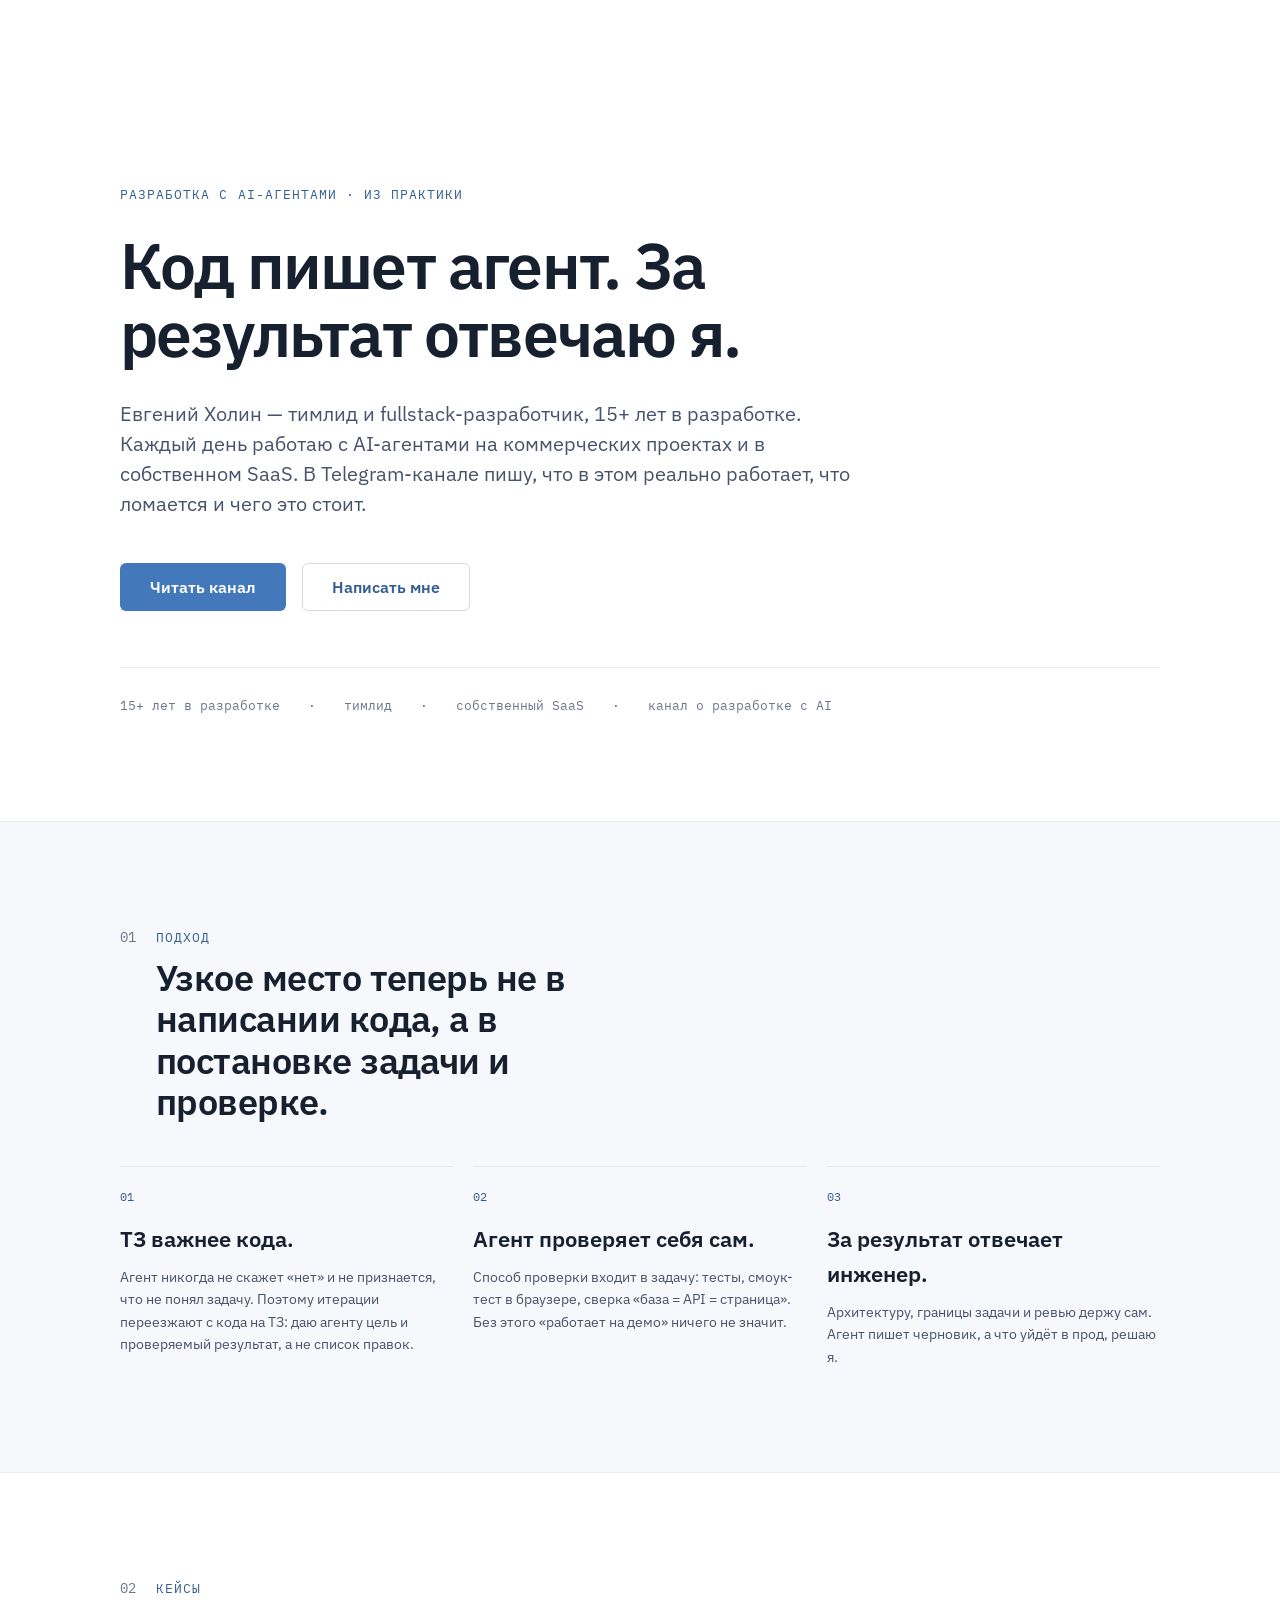
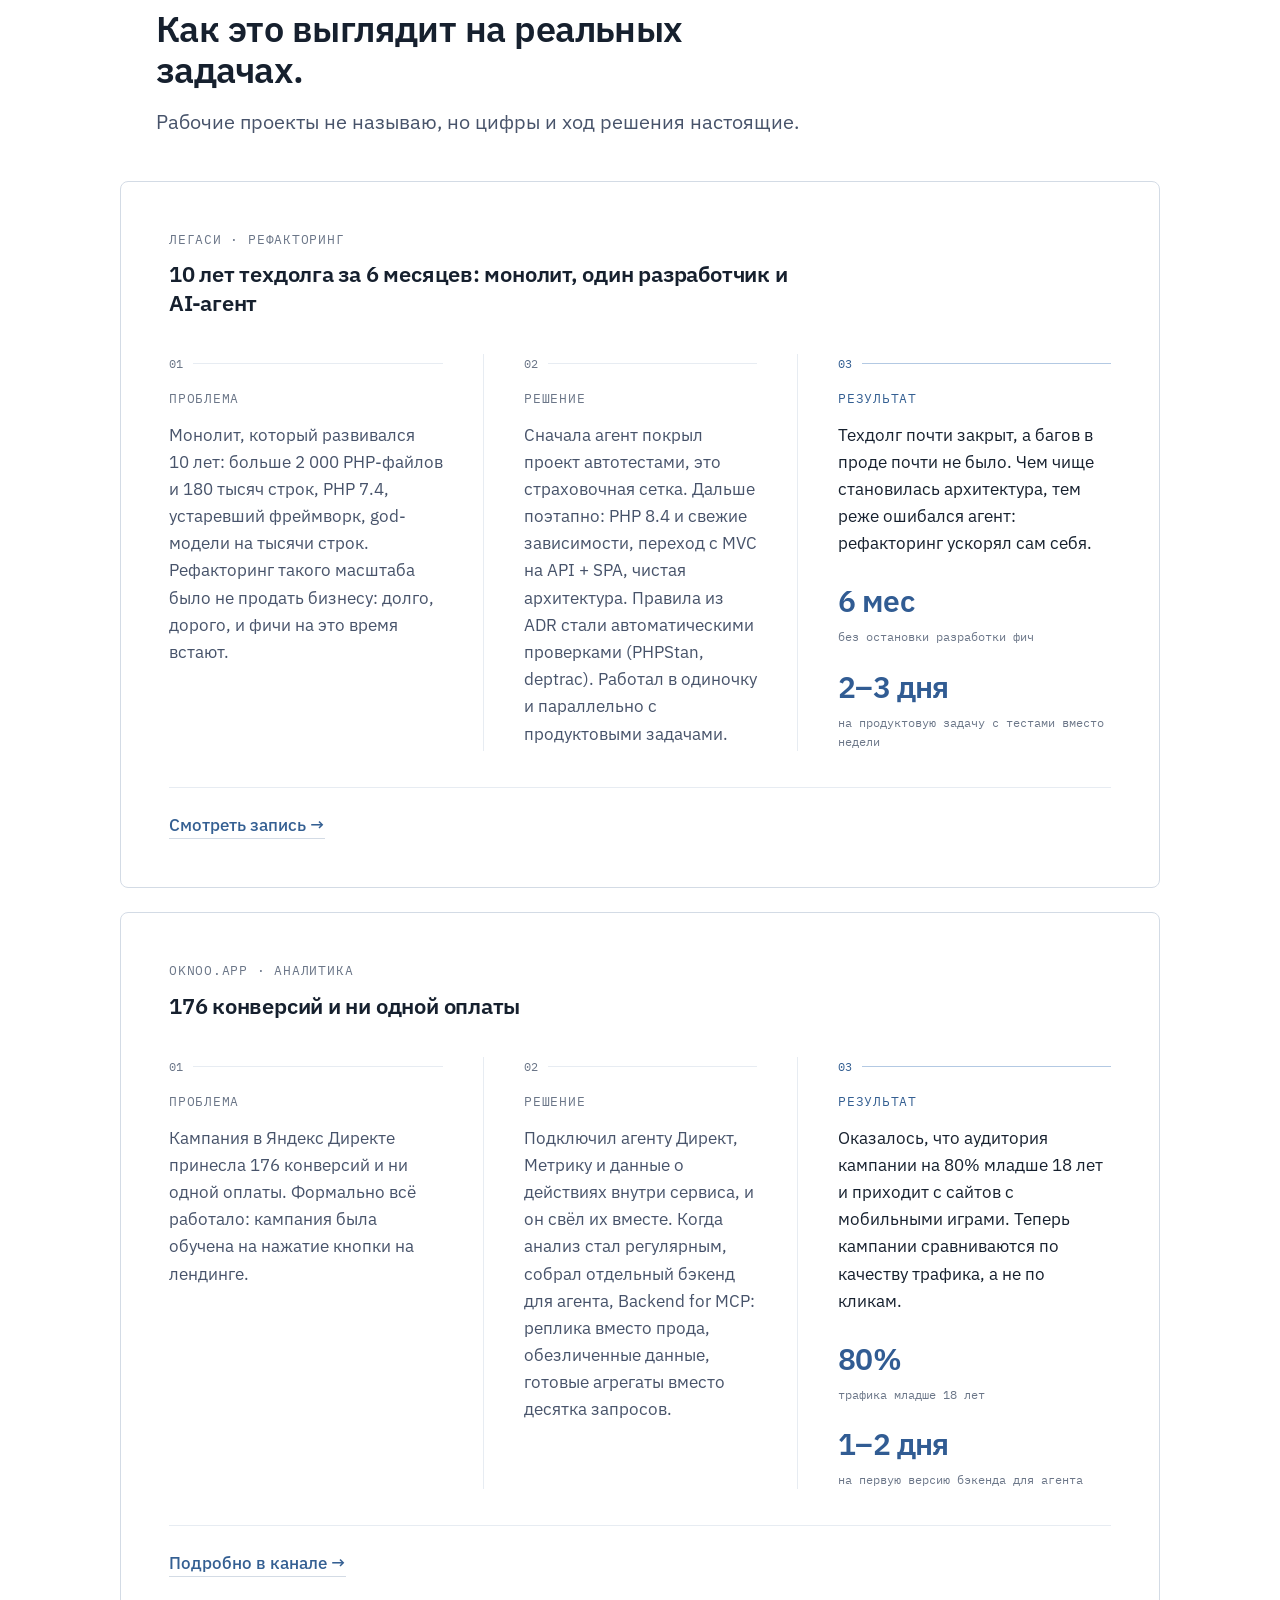
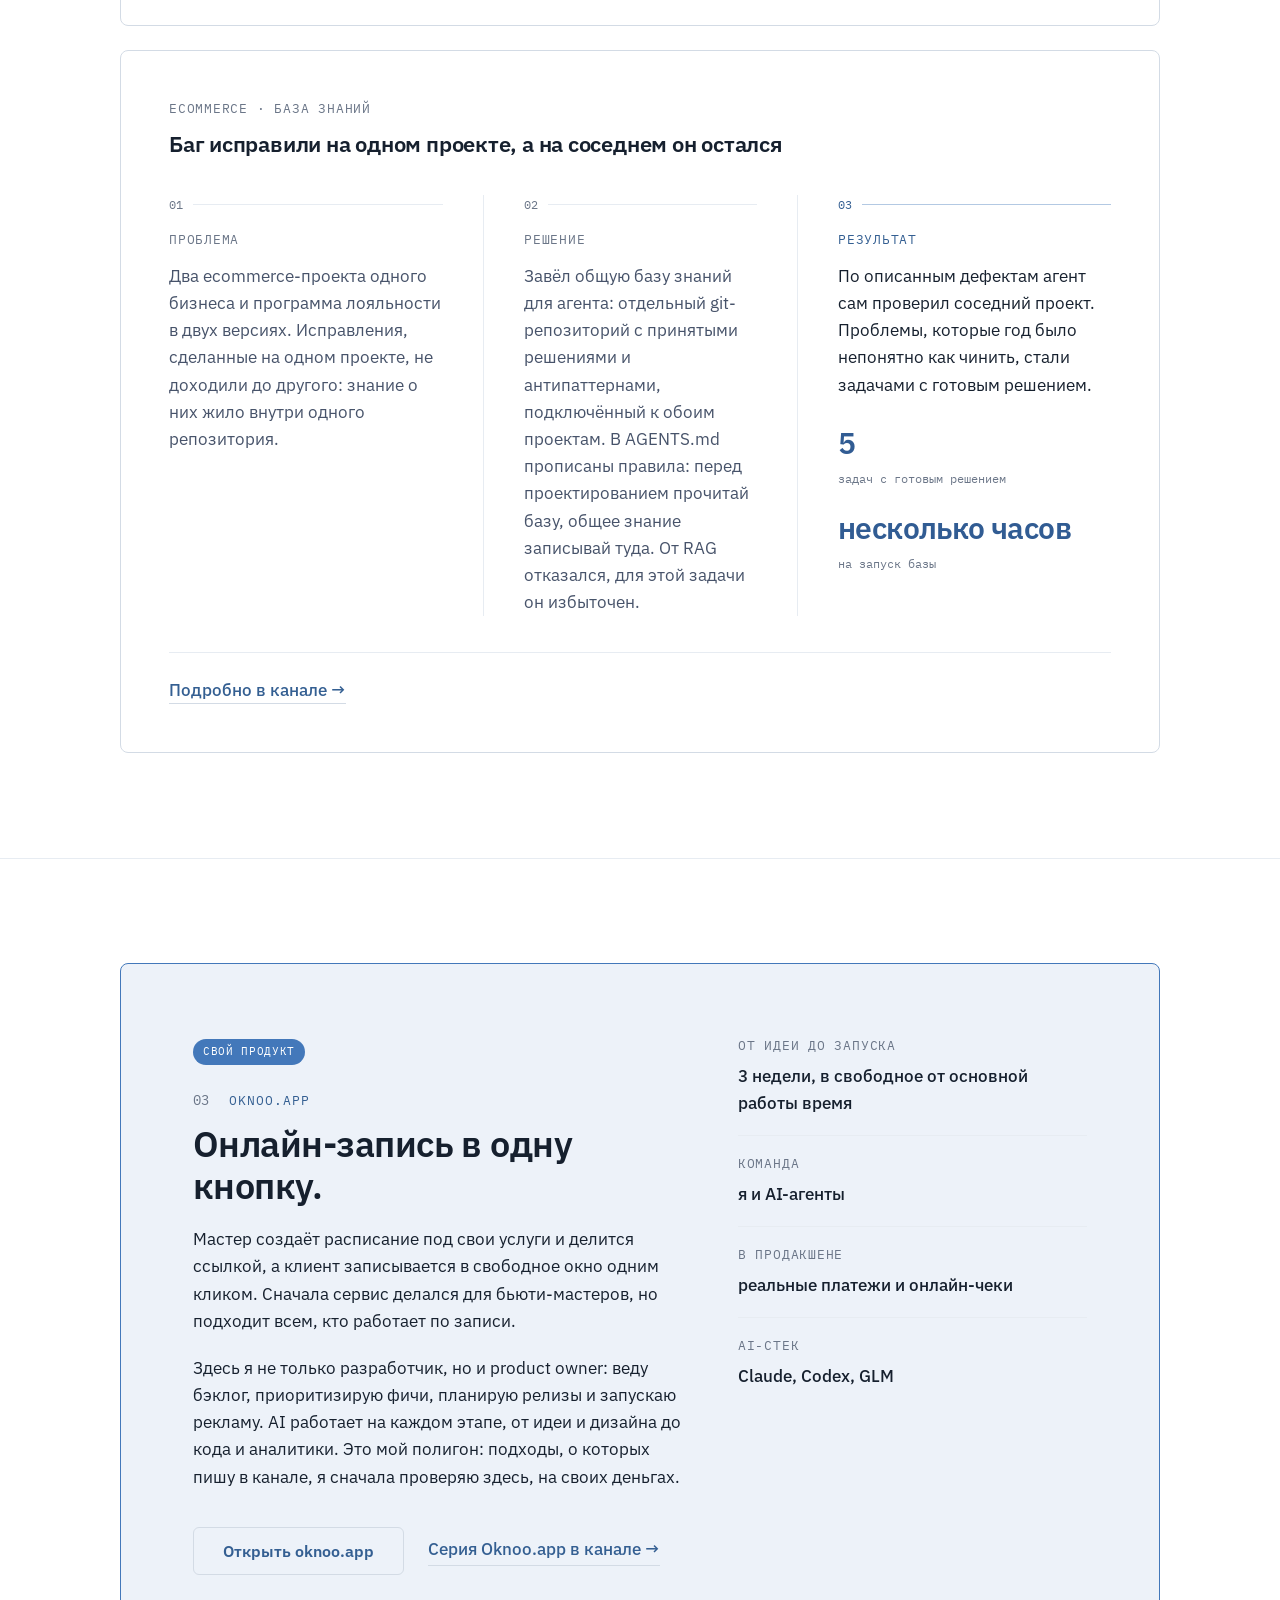
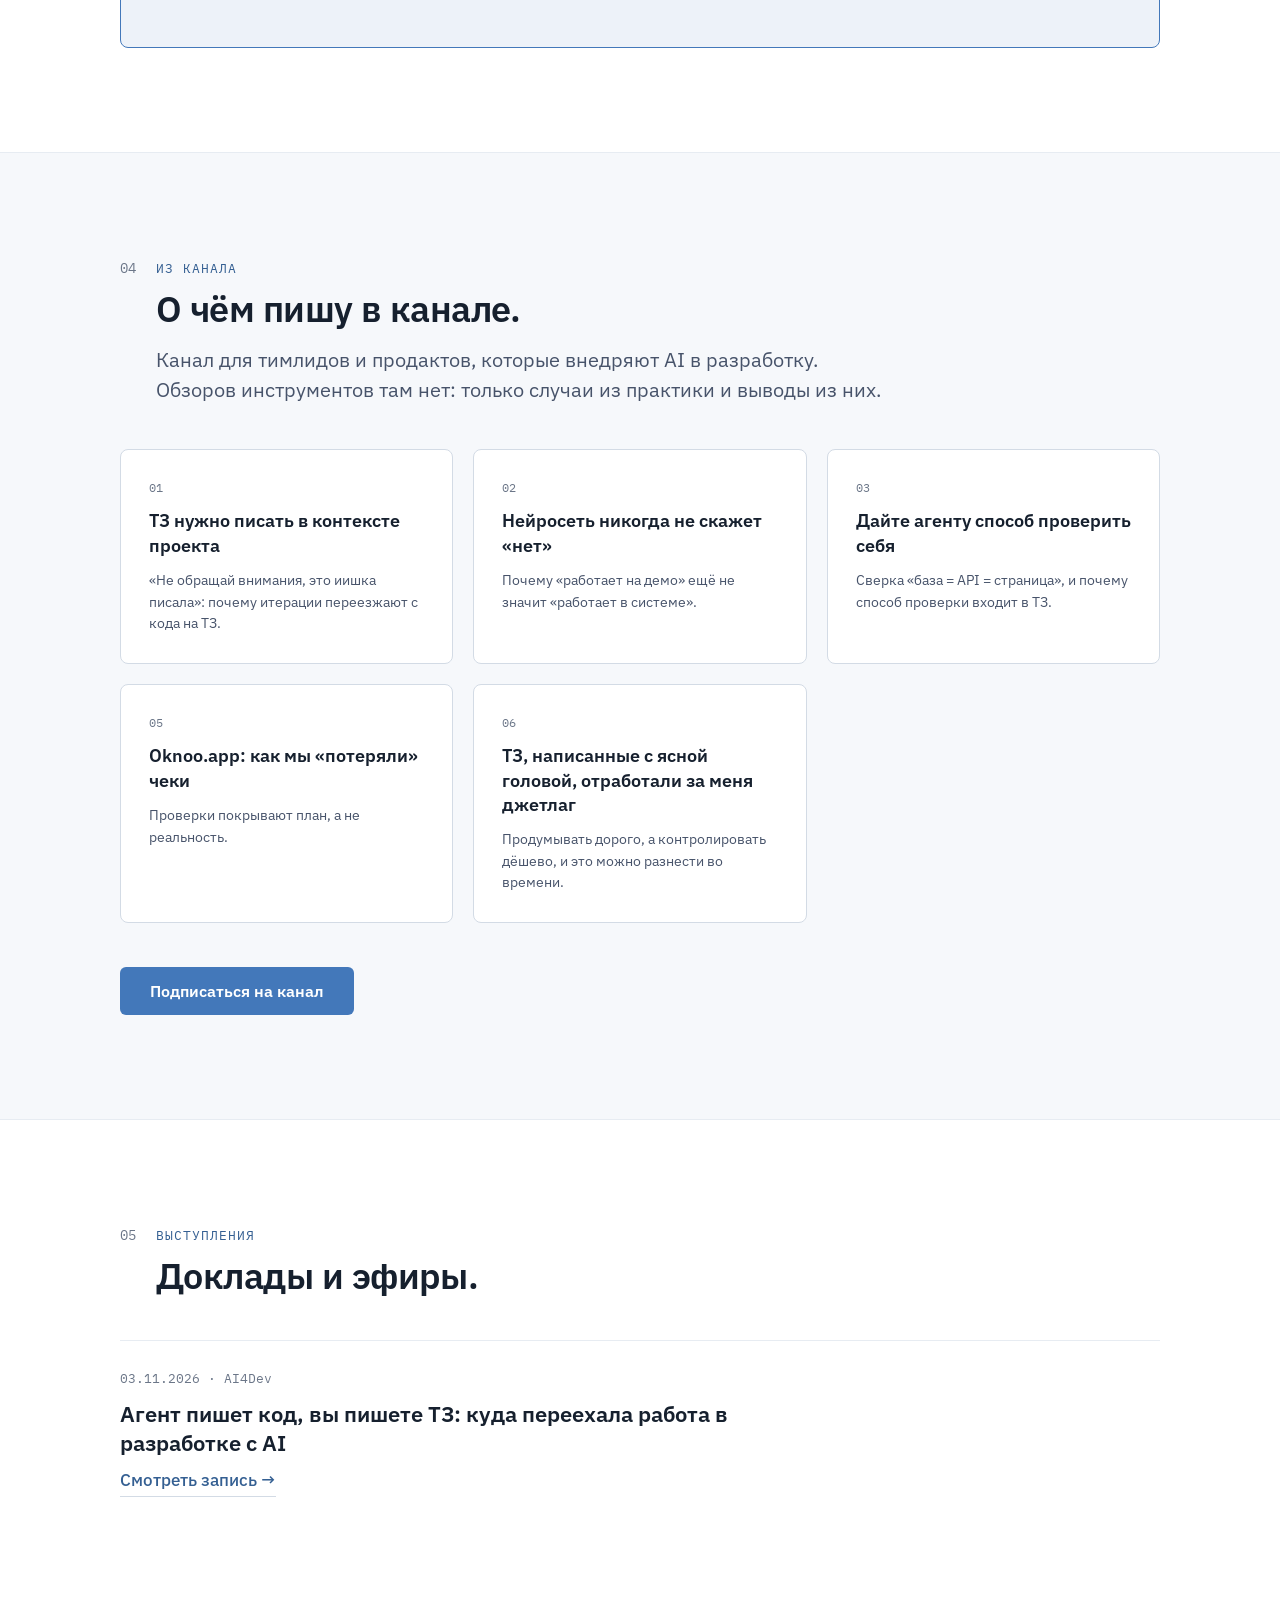
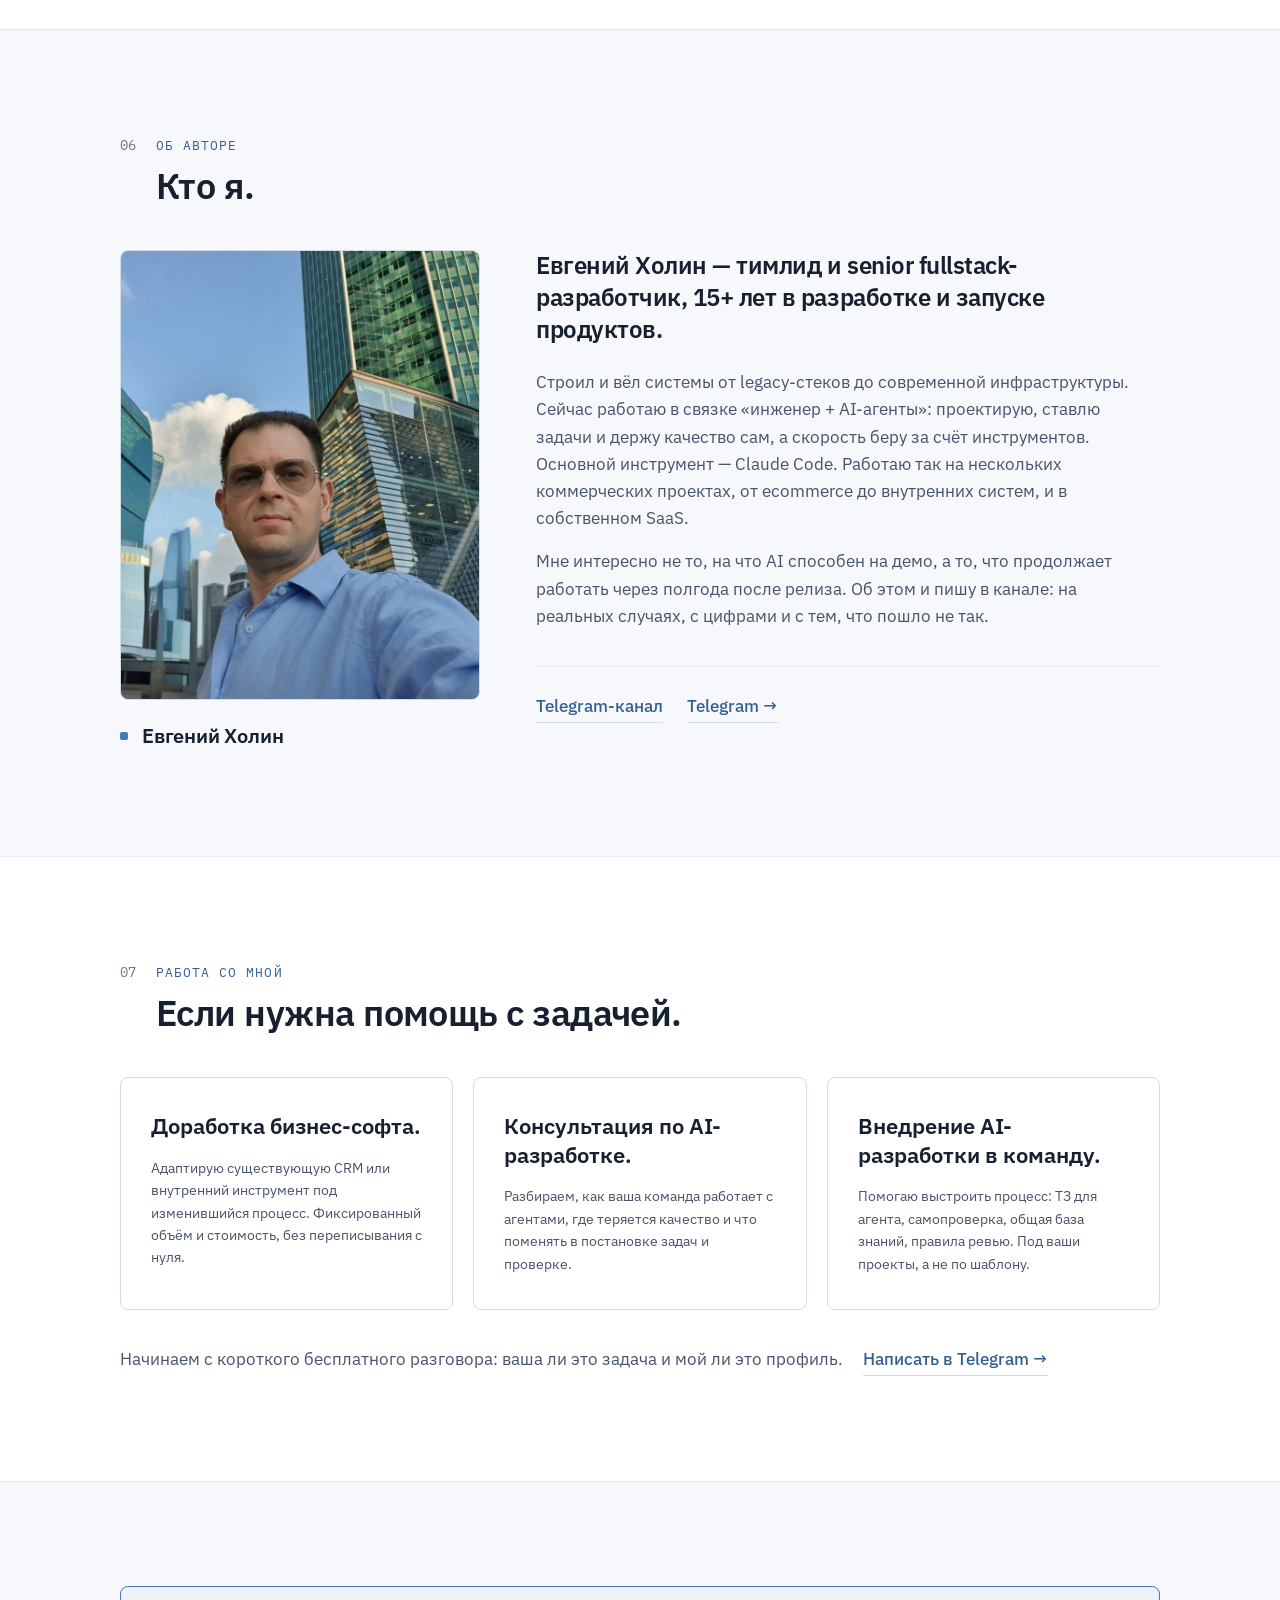
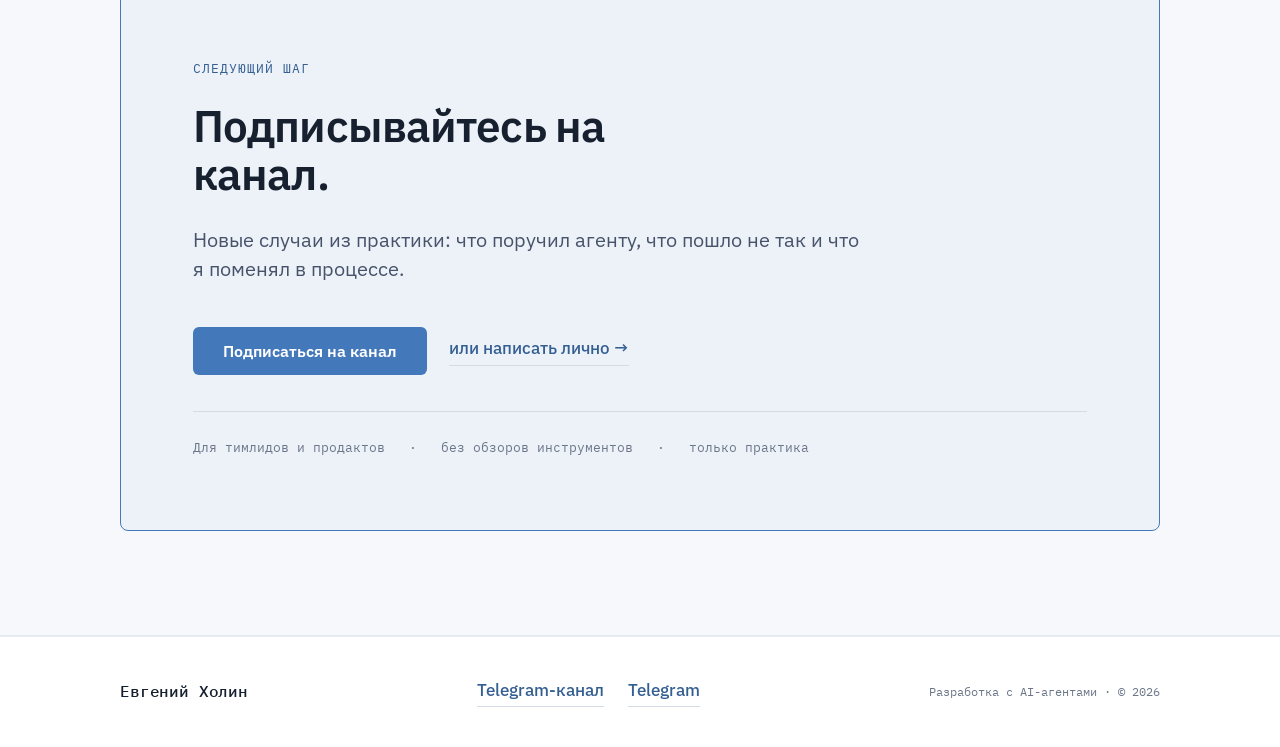
==== commit 6d8bc20f: "feat: показать секцию «Выступления» и ссылку на запись AI4Dev-доклада - #talks: подставлены дата (03" ====
--- a/public/index.html
+++ b/public/index.html
@@ -41,12 +41,6 @@
 <body>
   <noscript><div><img src="https://mc.yandex.ru/watch/113696163" style="position:absolute; left:-9999px;" alt="" /></div></noscript>
 
-  <!-- ============================================================
-       Sticky-хедер (появляется после прокрутки за hero).
-       Когда откроется #talks, добавить в навигацию пункт
-       <a class="site-nav__link" href="#talks" data-scroll>Выступления</a>
-       после «Канал».
-       ============================================================ -->
   <header class="site-header" id="site-header">
     <div class="container site-header__inner">
       <a class="wordmark" href="#hero" data-scroll>Евгений Холин</a>
@@ -56,6 +50,7 @@
           <a class="site-nav__link" href="#cases" data-scroll>Кейсы</a>
           <a class="site-nav__link" href="#product" data-scroll>Oknoo.app</a>
           <a class="site-nav__link" href="#channel" data-scroll>Канал</a>
+          <a class="site-nav__link" href="#talks" data-scroll>Выступления</a>
         </nav>
         <a class="btn-primary btn-primary--sm" href="https://t.me/real_ai_development" target="_blank" rel="noopener">Читать канал</a>
       </div>
@@ -172,7 +167,9 @@
                 </div>
               </div>
             </div>
-            <!-- Когда будет запись доклада ([TALK_URL]), добавить сюда .case-card__foot со ссылкой. -->
+            <div class="case-card__foot">
+              <a class="text-link" href="https://youtube.com/live/tNPRpRW8NW8?feature=share" target="_blank" rel="noopener" aria-label="Смотреть запись доклада: Агент пишет код, вы пишете ТЗ">Смотреть запись →</a>
+            </div>
           </article>
 
           <article class="case-card">
@@ -370,15 +367,8 @@
 
     <!-- ============================================================
          05 — Выступления
-         Скрыта до публикации доклада. Чтобы показать:
-         1. заменить [TALK_DATE] и [TALK_URL] на реальные значения;
-         2. убрать атрибут `hidden` у <section id="talks">;
-         3. пересчитать чередование фонов: #talks без section--surface,
-            #author — section--surface, #work — без, #contact — section--surface;
-         4. добавить в хедер пункт «Выступления» (#talks) — см. комментарий у хедера.
-         Новая строка = копия <li class="talk">.
-         ============================================================ -->
-    <section class="section reveal" id="talks" hidden>
+         ============================================================ -->
+    <section class="section reveal" id="talks">
       <div class="container">
         <div class="section-head">
           <span class="section-head__num">05</span>
@@ -389,9 +379,9 @@
         </div>
         <ul class="talk-list">
           <li class="talk">
-            <span class="talk__meta">[TALK_DATE] · AI4Dev</span>
+            <span class="talk__meta">03.11.2026 · AI4Dev</span>
             <h3>Агент пишет код, вы пишете ТЗ: куда переехала работа в разработке с AI</h3>
-            <a class="text-link" href="[TALK_URL]" target="_blank" rel="noopener" aria-label="Смотреть запись: Агент пишет код, вы пишете ТЗ">Смотреть запись →</a>
+            <a class="text-link" href="https://youtube.com/live/tNPRpRW8NW8?feature=share" target="_blank" rel="noopener" aria-label="Смотреть запись: Агент пишет код, вы пишете ТЗ">Смотреть запись →</a>
           </li>
         </ul>
       </div>
@@ -400,7 +390,7 @@
     <!-- ============================================================
          06 — Об авторе
          ============================================================ -->
-    <section class="section reveal" id="author">
+    <section class="section section--surface reveal" id="author">
       <div class="container">
         <div class="section-head">
           <span class="section-head__num">06</span>
@@ -434,7 +424,7 @@
     <!-- ============================================================
          07 — Работа со мной
          ============================================================ -->
-    <section class="section section--surface reveal" id="work">
+    <section class="section reveal" id="work">
       <div class="container">
         <div class="section-head">
           <span class="section-head__num">07</span>
@@ -467,7 +457,7 @@
     <!-- ============================================================
          Следующий шаг (#contact)
          ============================================================ -->
-    <section class="section reveal" id="contact">
+    <section class="section section--surface reveal" id="contact">
       <div class="container">
         <div class="cta-panel">
           <span class="eyebrow">Следующий шаг</span>
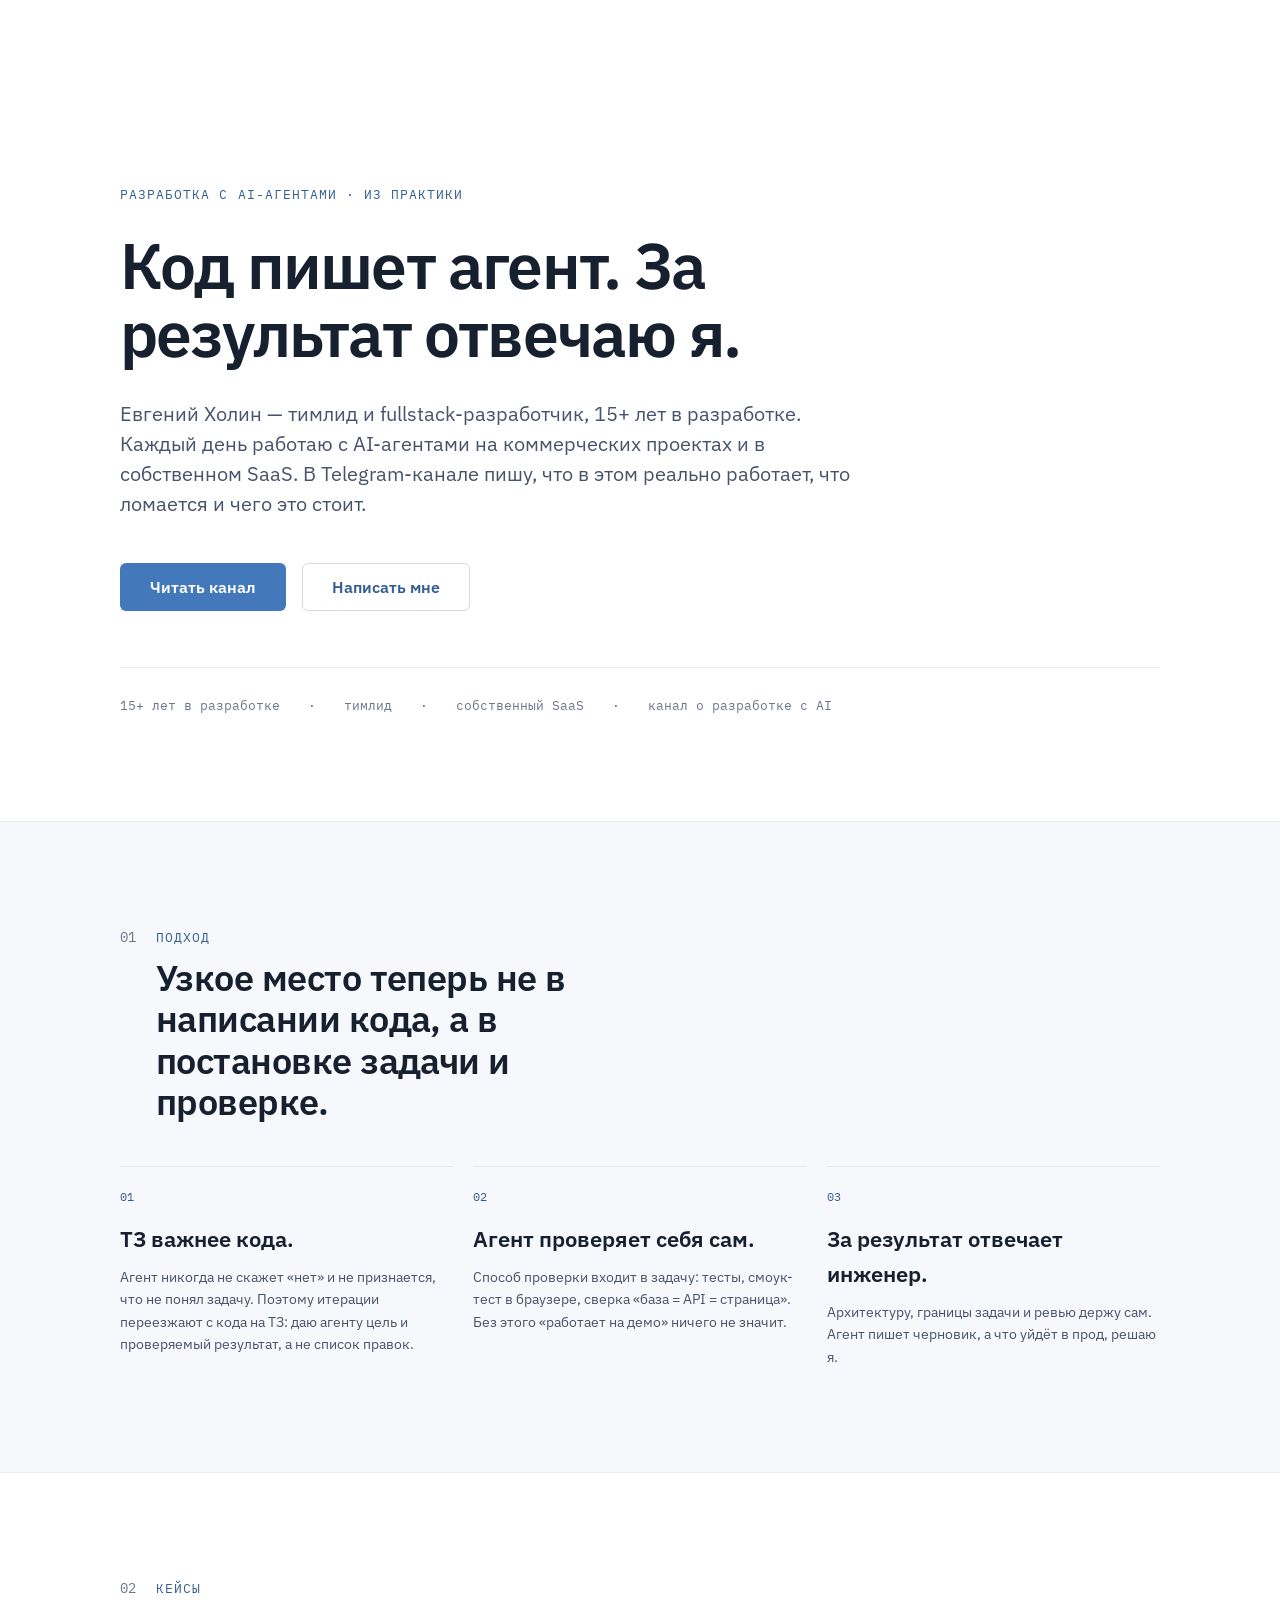
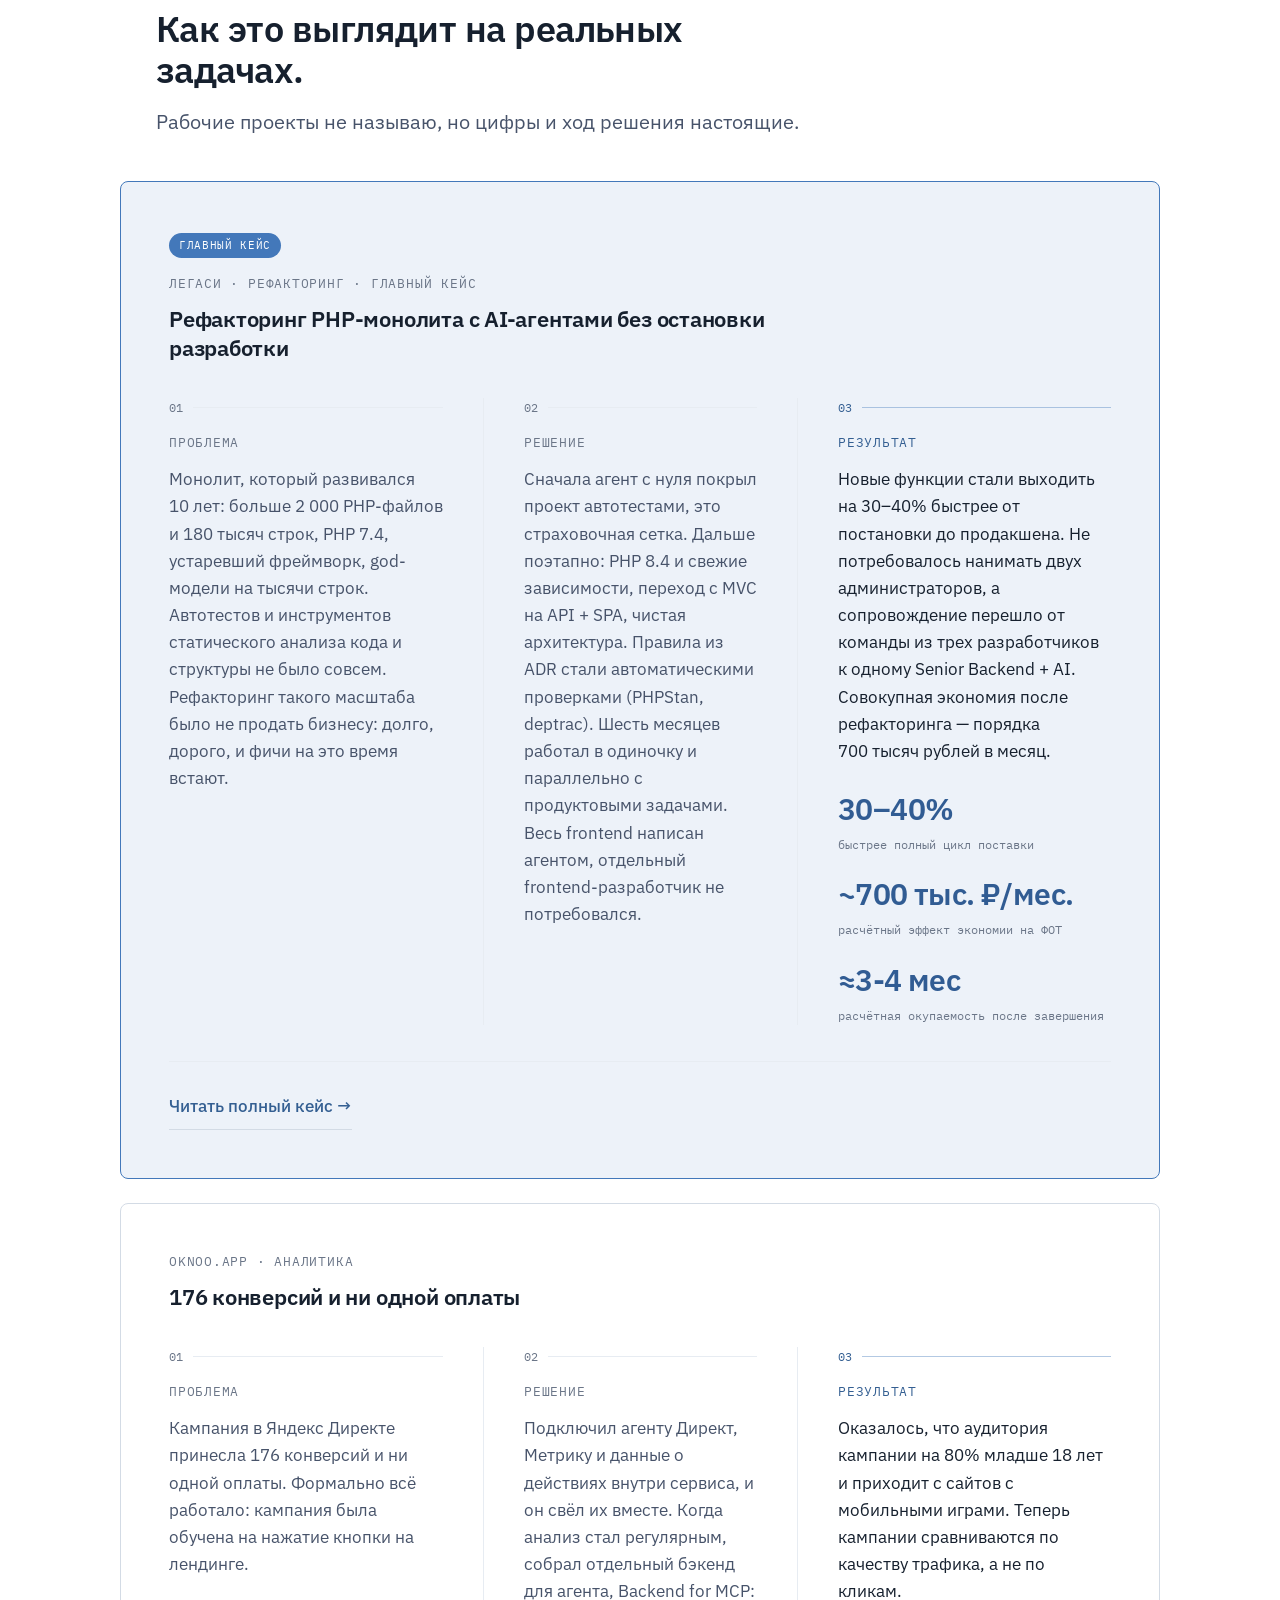
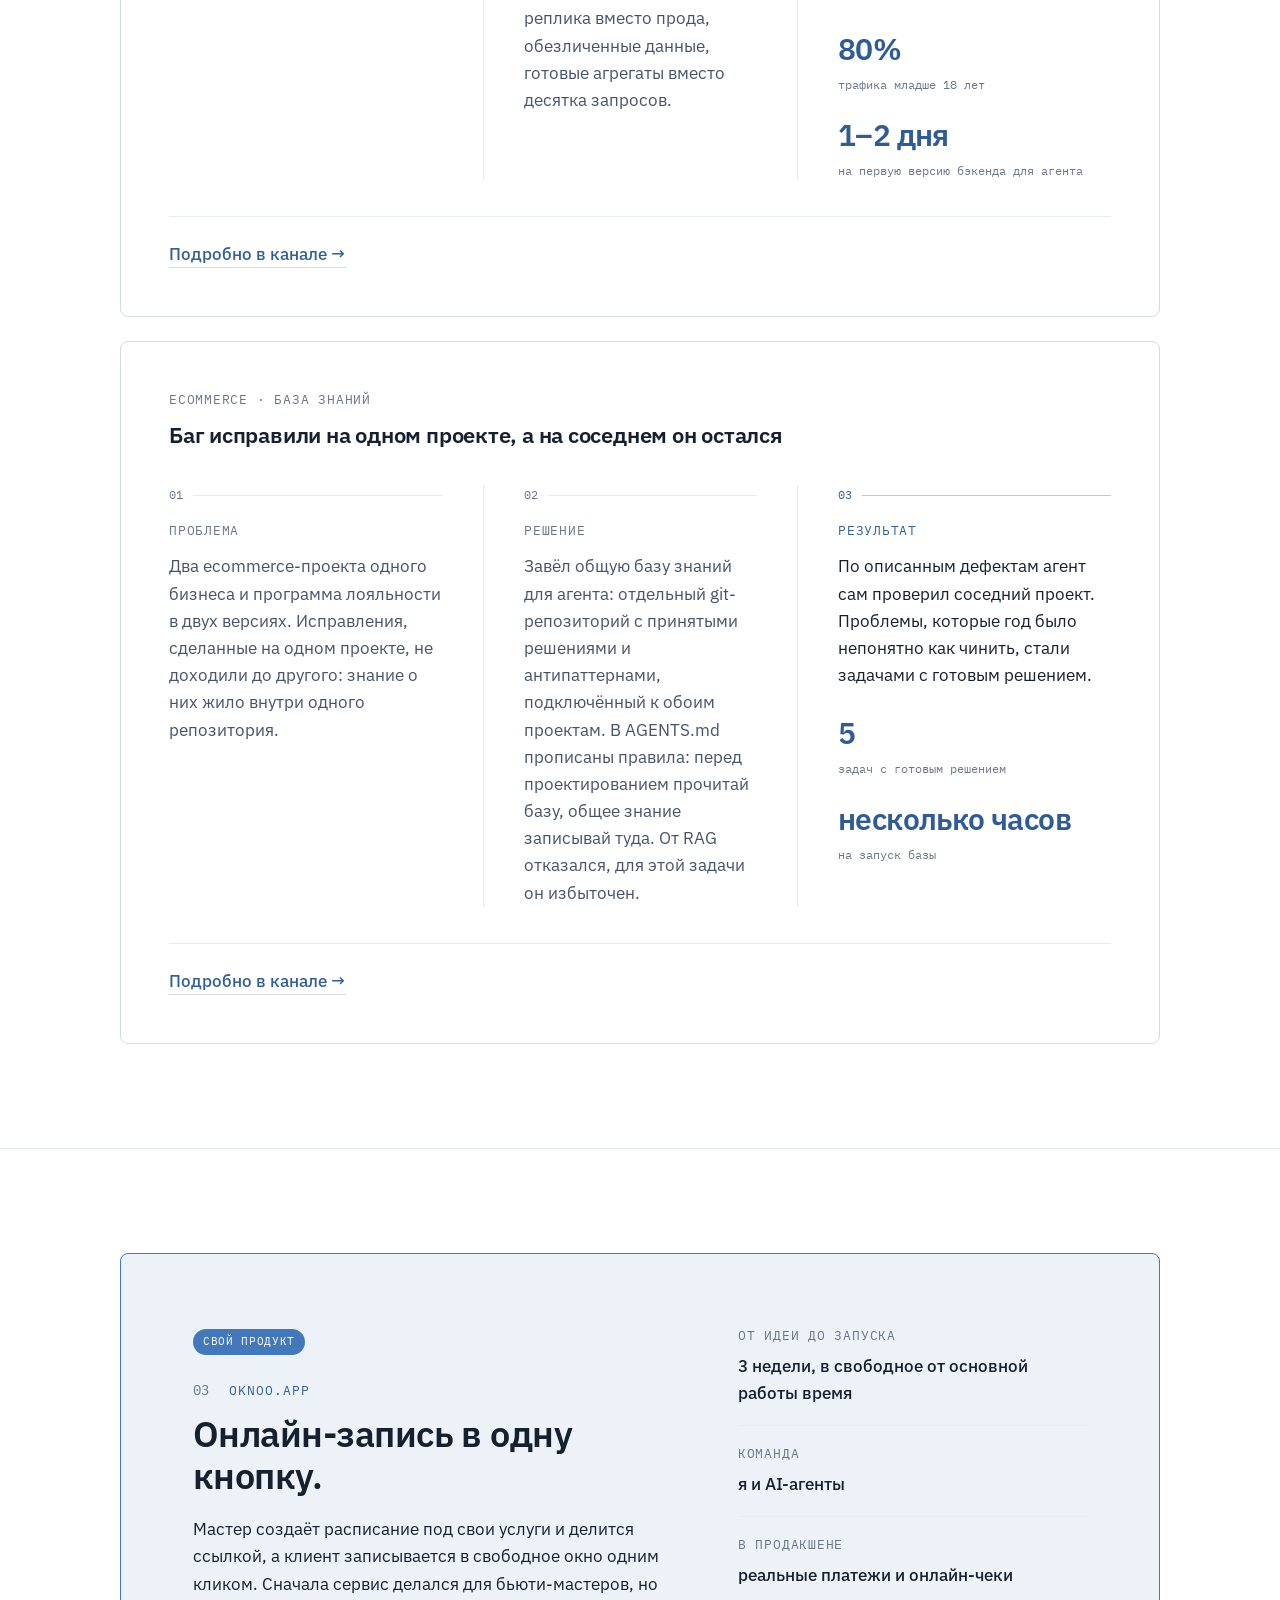
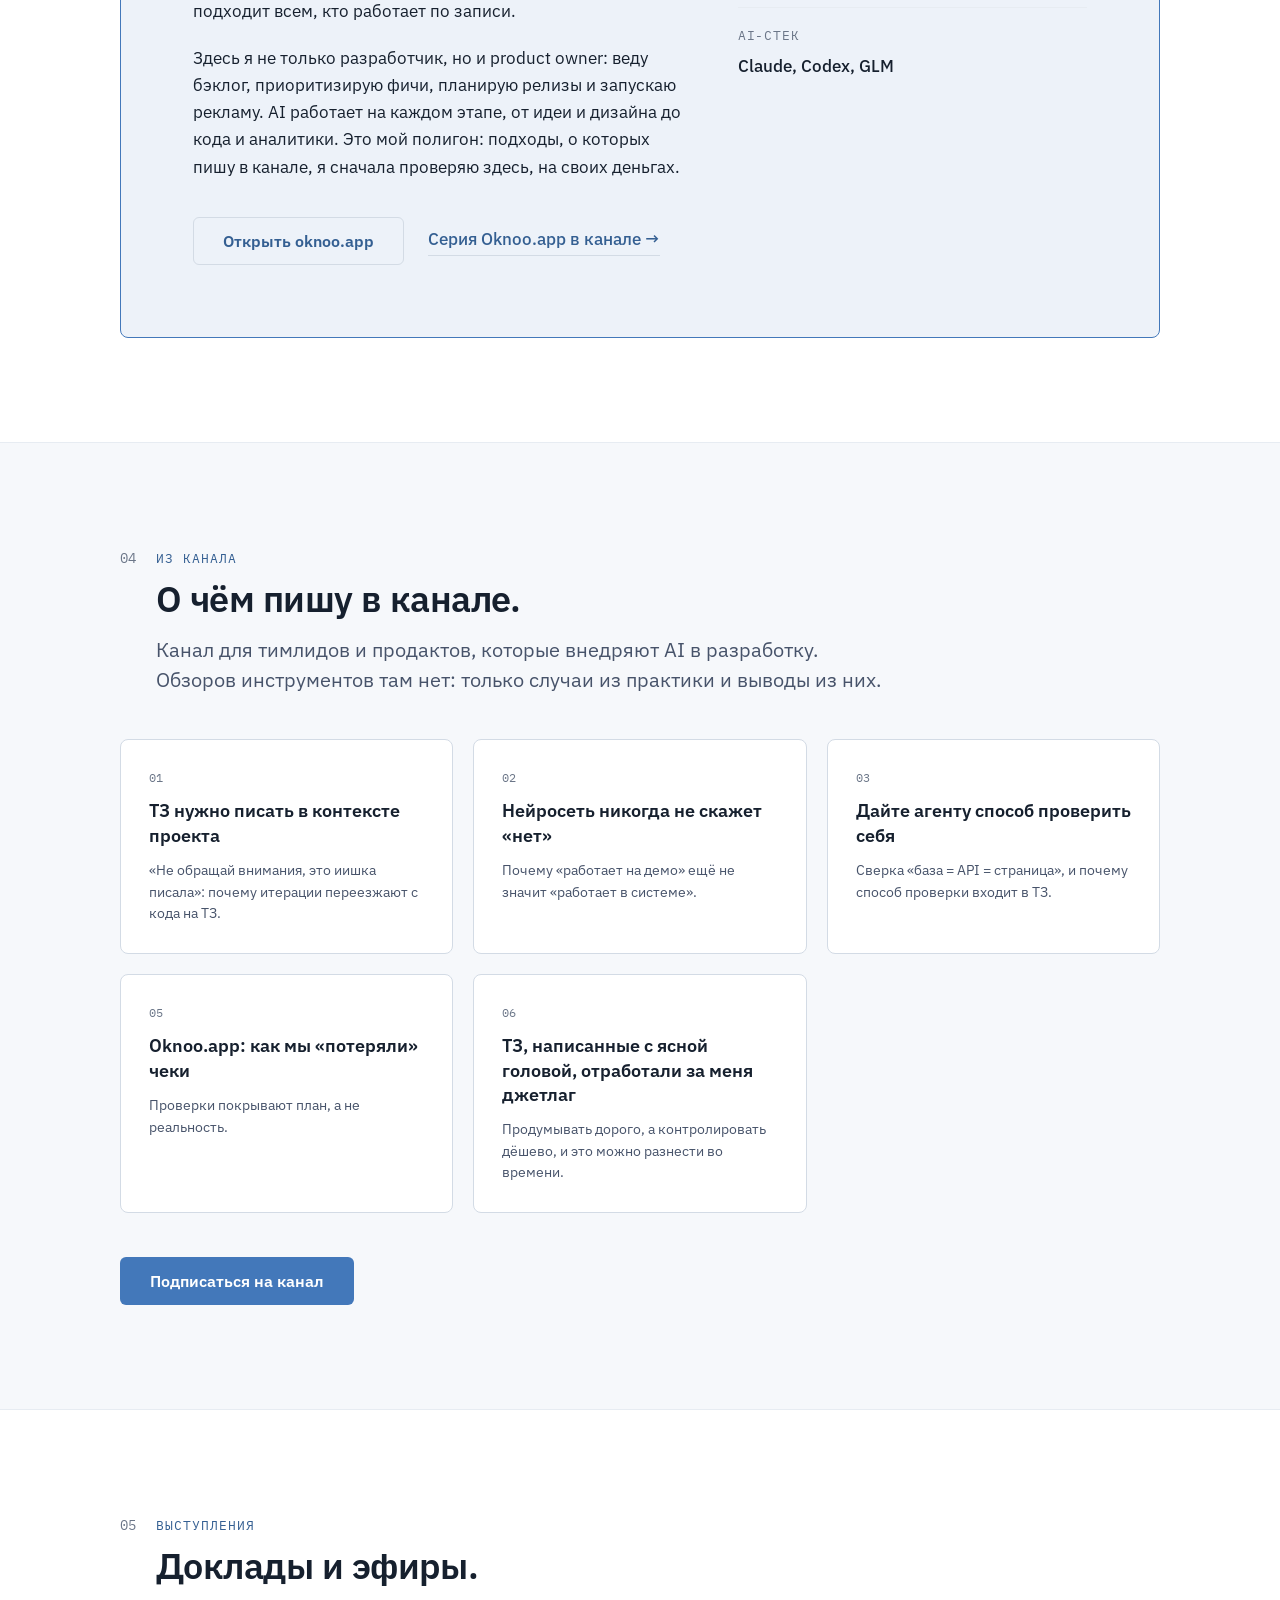
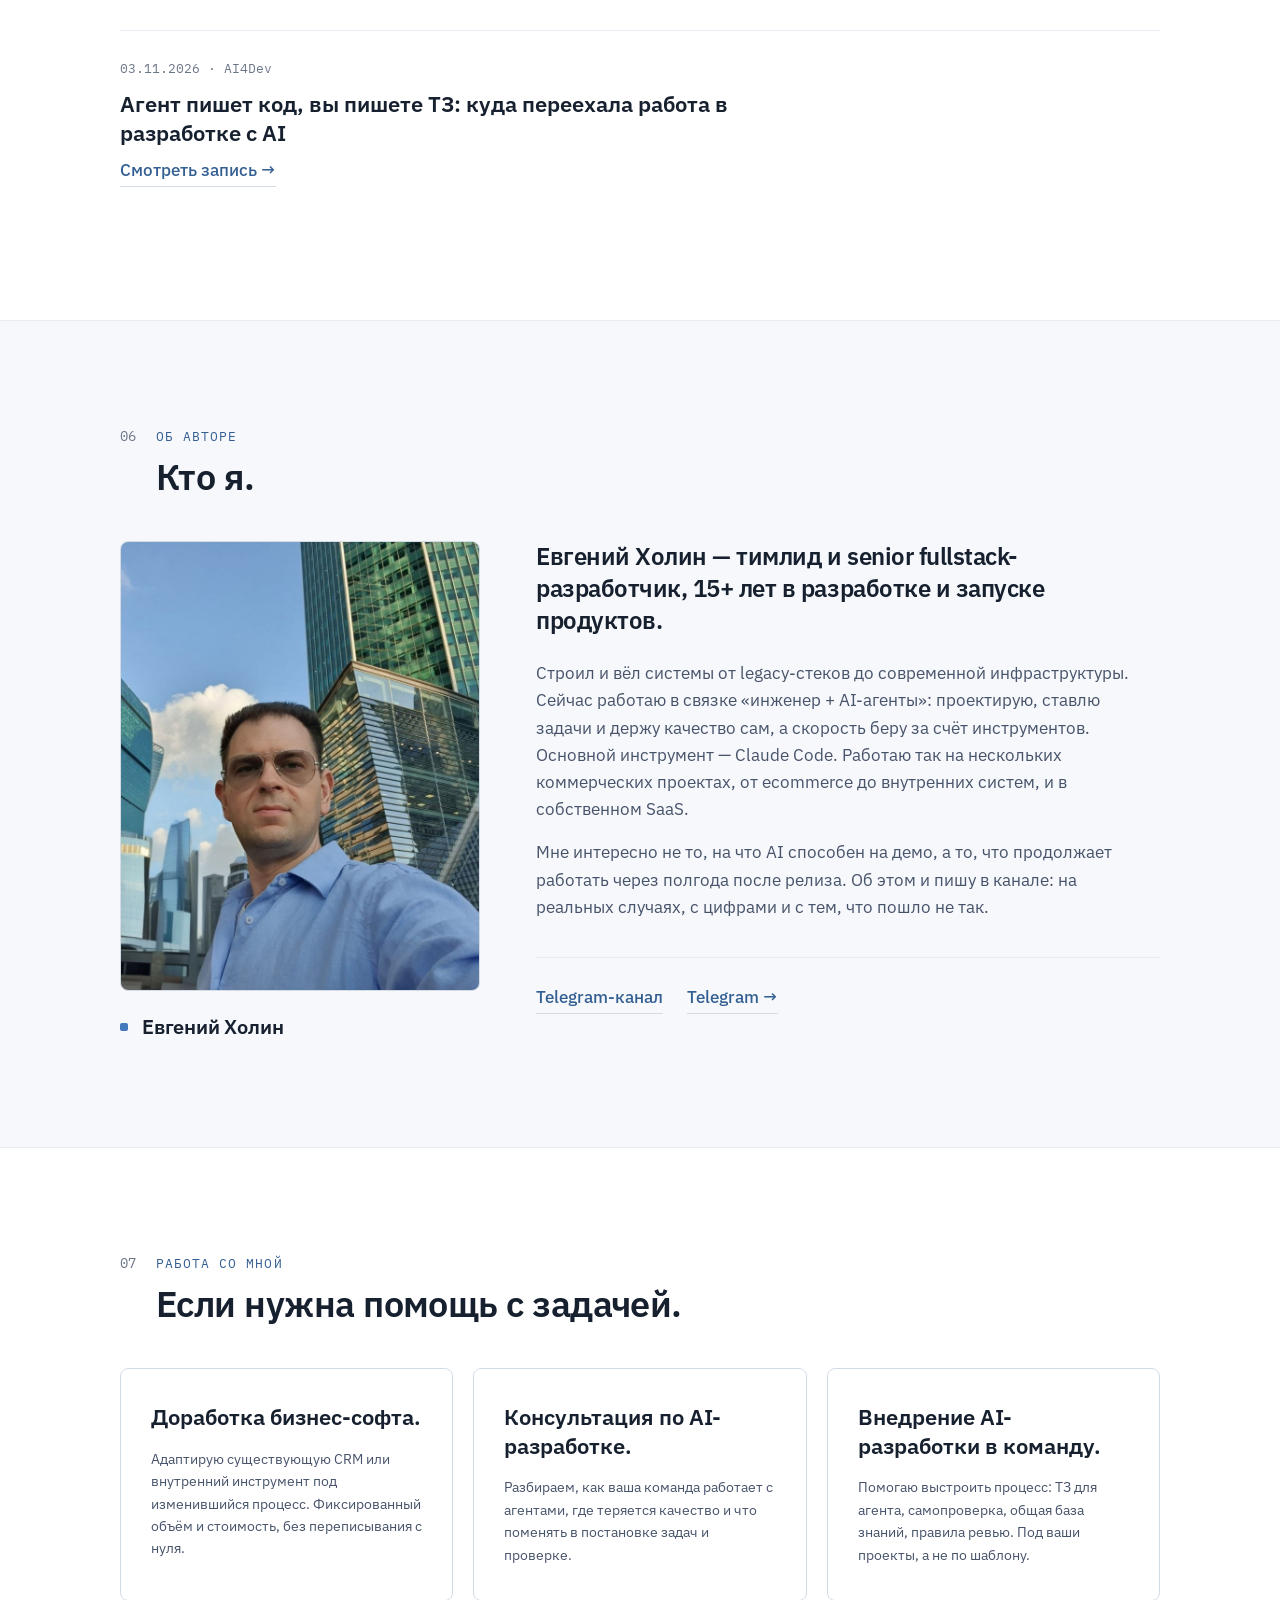
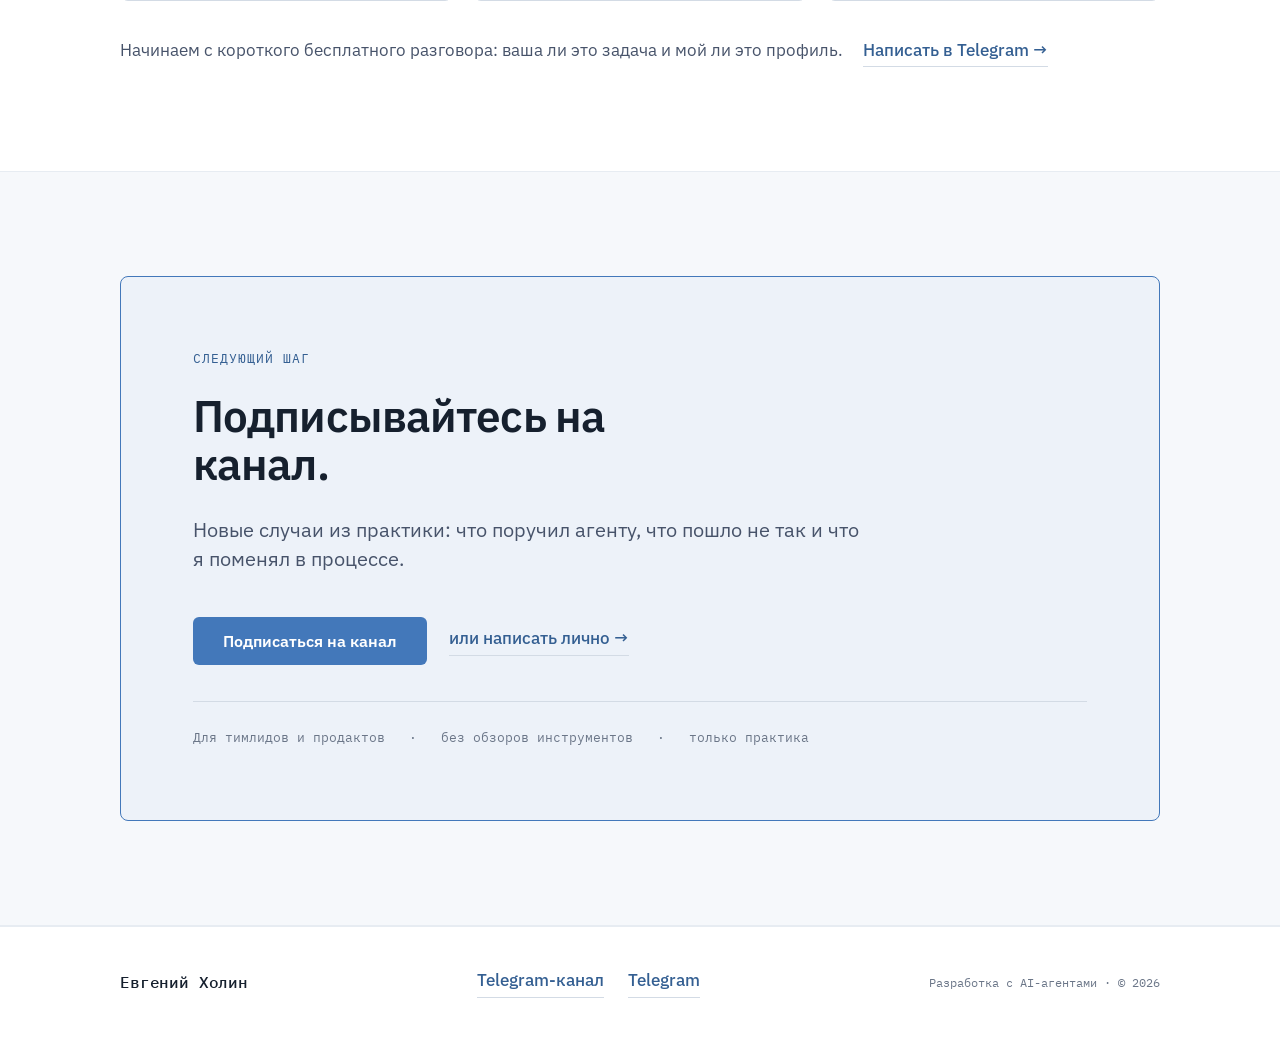
==== commit 6514571c: "Добавлена страница с кейсом про рефакторинг монолита, включая первичную SEO-оптимизацию" ====
--- a/public/index.html
+++ b/public/index.html
@@ -126,10 +126,11 @@
         </div>
 
         <div class="case-list">
-          <article class="case-card">
+          <article class="case-card case-card--featured">
             <div class="case-card__head">
-              <span class="case-card__label">Легаси · рефакторинг</span>
-              <h3>10&nbsp;лет техдолга за 6&nbsp;месяцев: монолит, один разработчик и AI-агент</h3>
+              <span class="pill case-card__pill">Главный кейс</span>
+              <span class="case-card__label">Легаси · рефакторинг · главный кейс</span>
+              <h3>Рефакторинг PHP-монолита с AI-агентами без остановки разработки</h3>
             </div>
             <div class="case-grid">
               <div class="case-col">
@@ -138,7 +139,7 @@
                   <span class="case-col__rule"></span>
                 </div>
                 <div class="case-col__label">Проблема</div>
-                <p>Монолит, который развивался 10&nbsp;лет: больше 2&nbsp;000 PHP-файлов и 180&nbsp;тысяч строк, PHP&nbsp;7.4, устаревший фреймворк, god-модели на тысячи строк. Рефакторинг такого масштаба было не продать бизнесу: долго, дорого, и фичи на это время встают.</p>
+                <p>Монолит, который развивался 10&nbsp;лет: больше 2&nbsp;000 PHP-файлов и 180&nbsp;тысяч строк, PHP&nbsp;7.4, устаревший фреймворк, god-модели на тысячи строк. Автотестов и инструментов статического анализа кода и структуры не было совсем. Рефакторинг такого масштаба было не продать бизнесу: долго, дорого, и фичи на это время встают.</p>
               </div>
               <div class="case-col">
                 <div class="case-col__head">
@@ -146,7 +147,7 @@
                   <span class="case-col__rule"></span>
                 </div>
                 <div class="case-col__label">Решение</div>
-                <p>Сначала агент покрыл проект автотестами, это страховочная сетка. Дальше поэтапно: PHP&nbsp;8.4 и свежие зависимости, переход с MVC на API + SPA, чистая архитектура. Правила из ADR стали автоматическими проверками (PHPStan, deptrac). Работал в одиночку и параллельно с продуктовыми задачами.</p>
+                <p>Сначала агент с нуля покрыл проект автотестами, это страховочная сетка. Дальше поэтапно: PHP&nbsp;8.4 и свежие зависимости, переход с MVC на API + SPA, чистая архитектура. Правила из ADR стали автоматическими проверками (PHPStan, deptrac). Шесть месяцев работал в одиночку и параллельно с продуктовыми задачами. Весь frontend написан агентом, отдельный frontend-разработчик не потребовался.</p>
               </div>
               <div class="case-col case-col--result">
                 <div class="case-col__head">
@@ -154,21 +155,27 @@
                   <span class="case-col__rule"></span>
                 </div>
                 <div class="case-col__label">Результат</div>
-                <p>Техдолг почти закрыт, а багов в проде почти не было. Чем чище становилась архитектура, тем реже ошибался агент: рефакторинг ускорял сам себя.</p>
+                <p>Новые функции стали выходить на 30–40% быстрее от постановки до продакшена. Не потребовалось нанимать двух администраторов, а сопровождение перешло от команды из трех разработчиков к одному&nbsp;Senior Backend + AI. Совокупная экономия после рефакторинга&nbsp;— порядка 700&nbsp;тысяч рублей в месяц.</p>
                 <div class="case-metrics">
                   <div>
-                    <div class="case-metric__value">6&nbsp;мес</div>
-                    <div class="case-metric__label">без остановки разработки фич</div>
-                  </div>
-                  <div>
-                    <div class="case-metric__value">2–3&nbsp;дня</div>
-                    <div class="case-metric__label">на продуктовую задачу с тестами вместо недели</div>
+                    <div class="case-metric__value">30–40%</div>
+                    <div class="case-metric__label">быстрее полный цикл поставки</div>
+                  </div>
+                  <div>
+                    <div class="case-metric__value">~700&nbsp;тыс.&nbsp;₽/мес.</div>
+                    <div class="case-metric__label">расчётный эффект экономии на ФОТ</div>
+                  </div>
+                  <div>
+                    <div class="case-metric__value">≈3-4&nbsp;мес</div>
+                    <div class="case-metric__label">расчётная окупаемость после завершения</div>
                   </div>
                 </div>
               </div>
             </div>
             <div class="case-card__foot">
-              <a class="text-link" href="https://youtube.com/live/tNPRpRW8NW8?feature=share" target="_blank" rel="noopener" aria-label="Смотреть запись доклада: Агент пишет код, вы пишете ТЗ">Смотреть запись →</a>
+              <div class="case-card__links">
+                <a class="text-link" href="cases/php-monolith-ai-refactoring/">Читать полный кейс →</a>
+              </div>
             </div>
           </article>
 
--- a/public/css/styles.css
+++ b/public/css/styles.css
@@ -450,6 +450,10 @@
   border-radius: var(--radius-lg);
   padding: 48px;
 }
+.case-card--featured {
+  background: var(--accent-tint);
+  border: 1.5px solid var(--accent);
+}
 .case-list {
   display: flex;
   flex-direction: column;
@@ -457,6 +461,9 @@
 }
 .case-card__head {
   margin-bottom: 36px;
+}
+.case-card__pill {
+  margin-bottom: 16px;
 }
 .case-card__label {
   display: block;
@@ -478,6 +485,17 @@
   margin-top: 36px;
   padding-top: 24px;
   border-top: 1px solid var(--border-subtle);
+}
+.case-card__links {
+  display: flex;
+  flex-wrap: wrap;
+  align-items: center;
+  gap: 12px 28px;
+}
+.case-card__links .text-link {
+  display: inline-flex;
+  align-items: center;
+  min-height: 44px;
 }
 .case-grid {
   display: grid;
